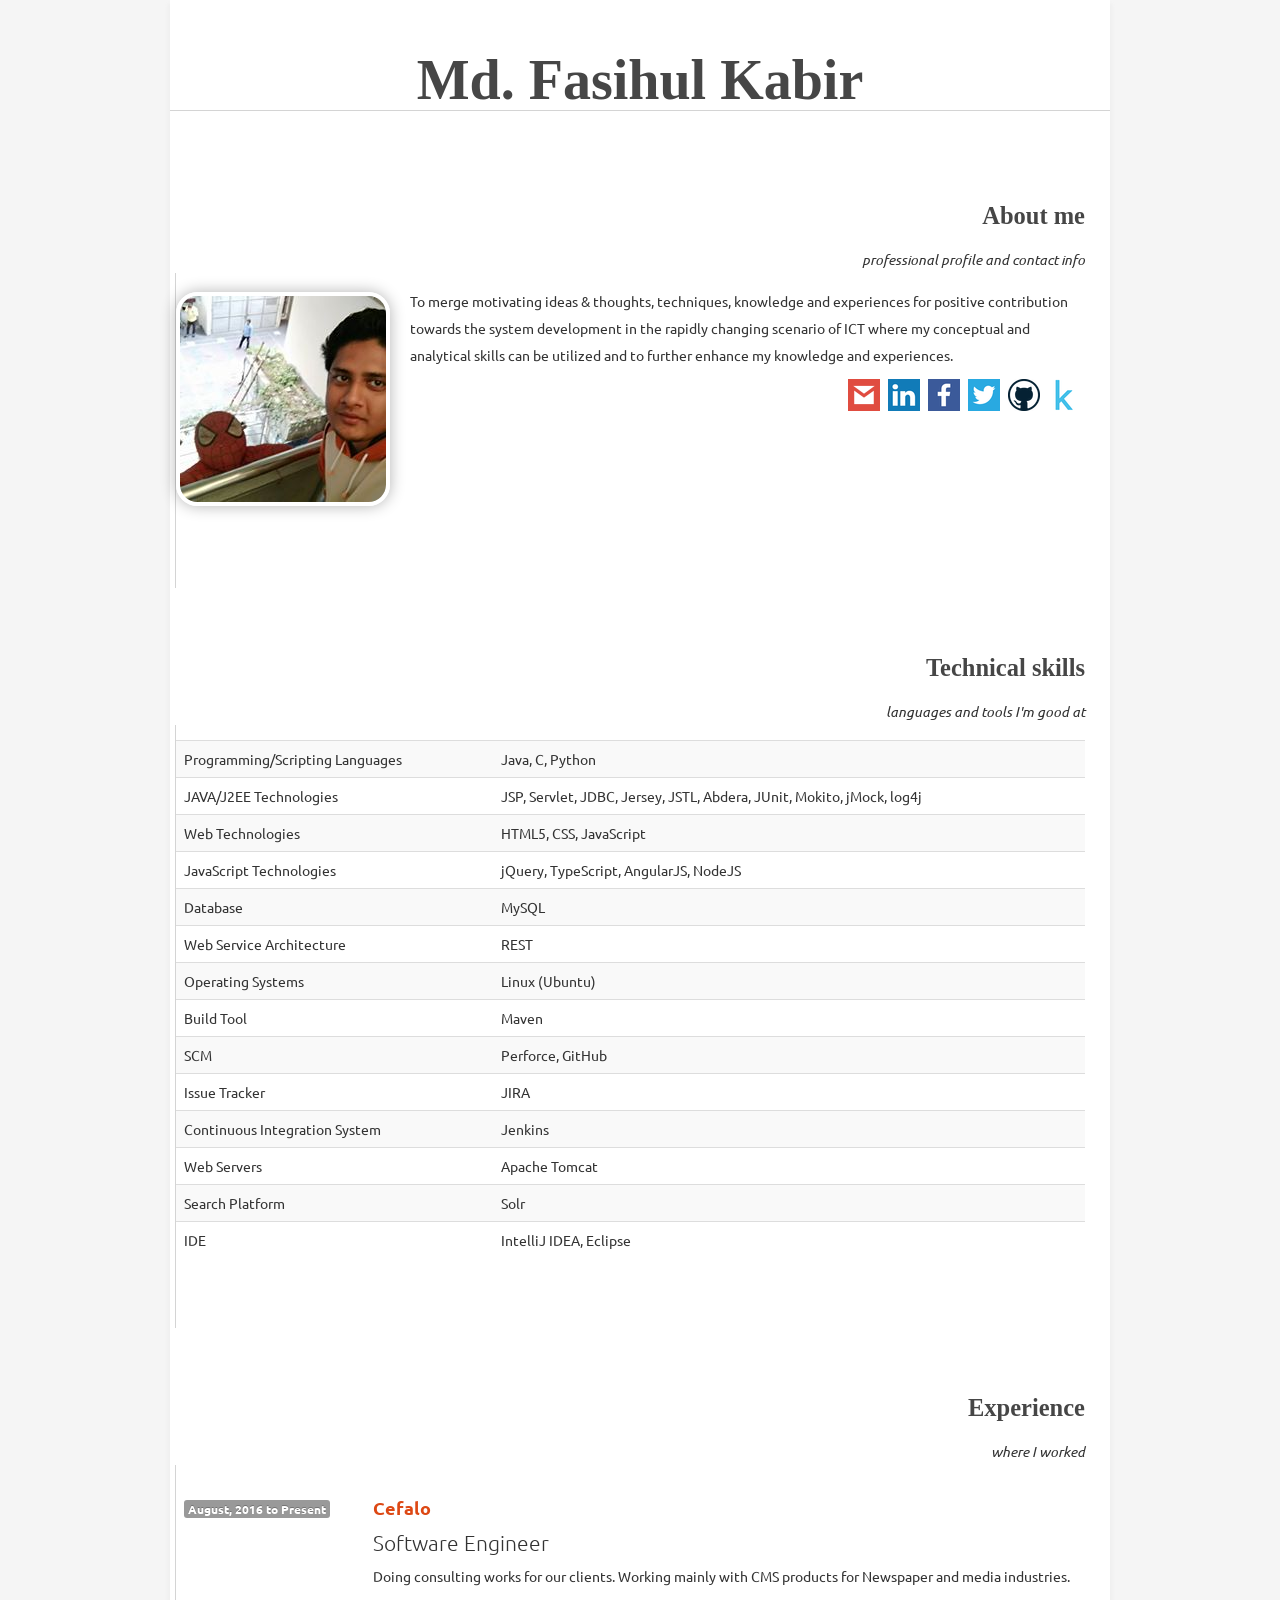
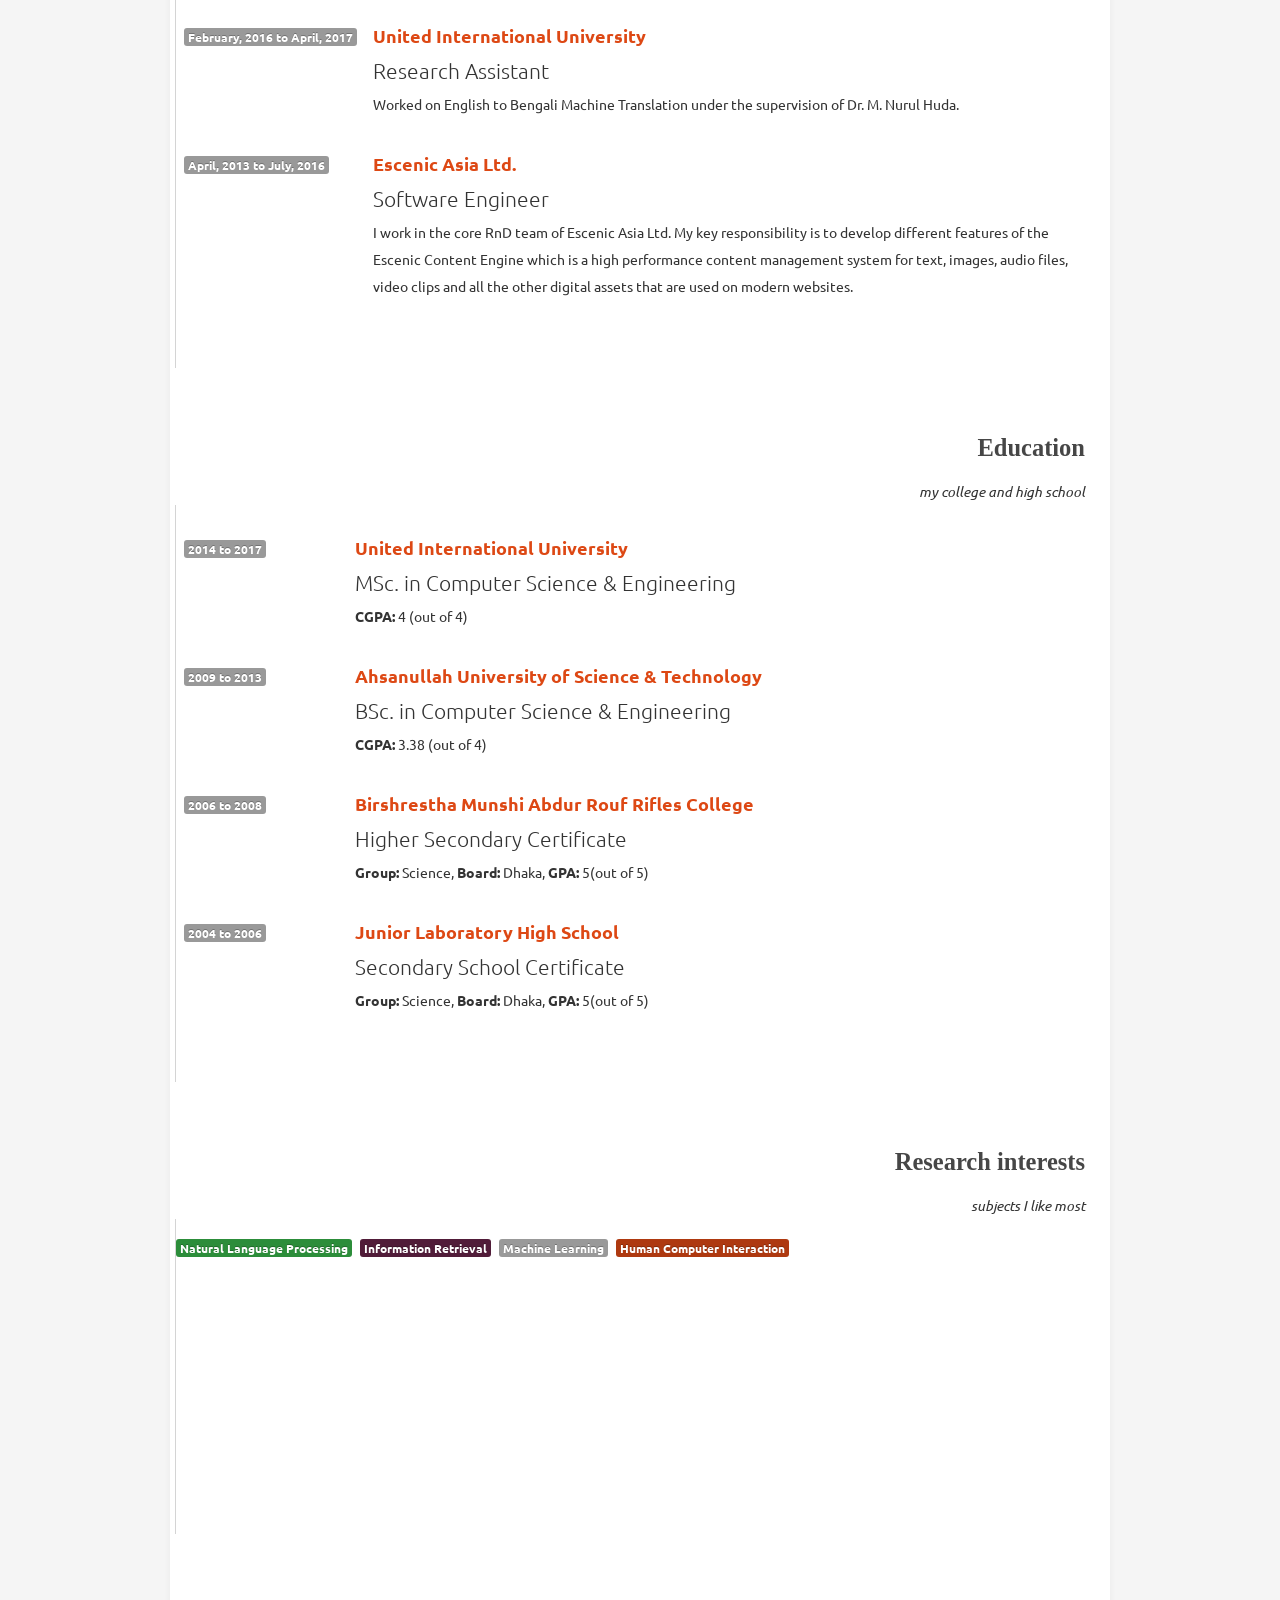
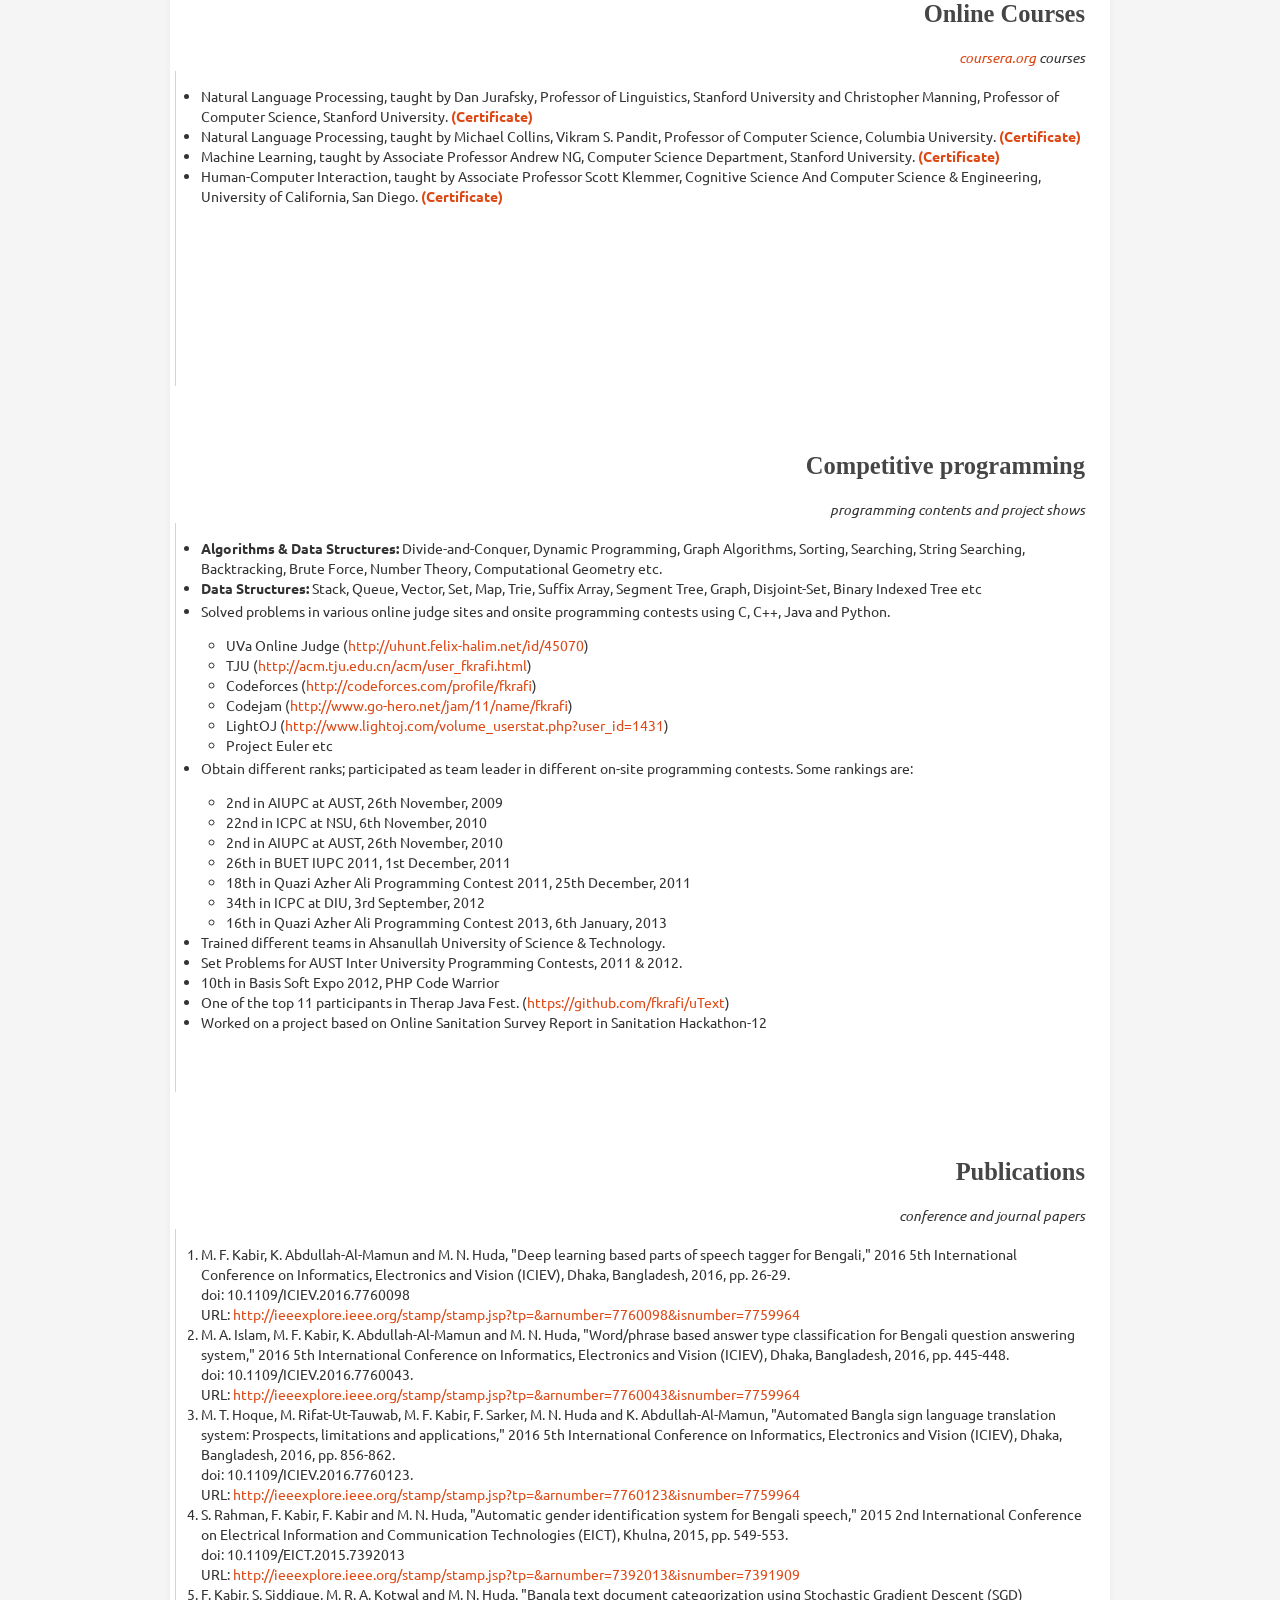
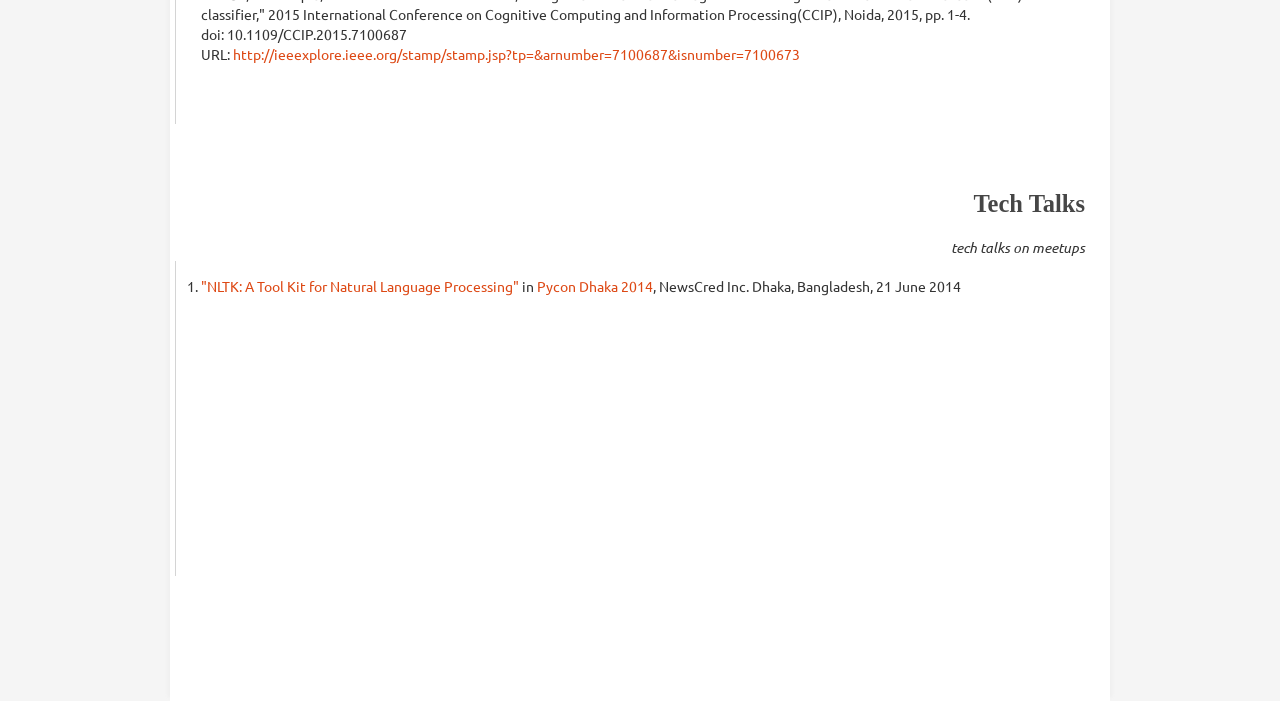
==== index.html @ 22bf46a1 "updated work" ====
<!DOCTYPE html>
<html>
<head>
	<meta name="google-site-verification" content="D4QNMV8iC3sr-TrA5oSspWKPVCv_BISjouBw3sajzig" />
	<meta name="viewport" content="width=device-width, initial-scale=1.0">
	<title>Md. Fasihul Kabir :: Rafi</title>

	<script type="text/javascript" src="js/jquery-2.1.4.min.js"></script>
	<script type="text/javascript" src="js/bootstrap.min.js"></script>

	<link rel="stylesheet" type="text/css" href="css/bootstrap.min.css">
	<link rel="stylesheet" type="text/css" href="css/bootstrap-theme.min.css">

<style type="text/css">
body{background-color: #f5f5f5; line-height: 27px;}

.border-shadow{background-color: #fff; box-shadow: 6px 0 4px -4px #eee, -6px 0 4px -4px #eee; -moz-box-shadow: 6px 0 4px -4px #eee, -6px 0 4px -4px #eee; -webkit-box-shadow: 6px 0 4px -4px #eee, -6px 0 4px -4px #eee; padding: 50px 0;}
.border-bottom{ border-bottom: 1px solid #d4d4d4; }
.border-left{ border-left: 1px solid #d4d4d4; }
.circle{ border: 4px solid white; border-radius: 10%; box-shadow: 0 0 15px rgba(3, 3, 3, 0.3); display: inline; float: left; margin-right: 20px; margin-top: 4px; overflow: hidden; position: relative; width: 206px; height: 206px; }
.lead-with-less-margin{margin-bottom: 5px;}
table.table-borderless td, .table.table-borderless th { border: 0 !important; }
.table.table-borderless {margin-bottom: 0px; }
.headline{color: #464646; font-family: serif;}

p{line-height: 27px;}
header{border-bottom: 1px solid #444; padding: 15px 0;}
#logoline{ text-align: center; }
#logoline h1 { color: #464646; font-size: 42pt; font-weight: bold; font-family: serif; }

#page{padding: 25px;}
section{margin: 50px 0;}
article{padding: 15px 0 50px 0; min-height: 250px;}

.inline-nav{padding: 0; margin: 0; display: block;}
.inline-nav li{padding: 0; margin: 0 5px 5px 0; list-style: none; display: inline-block;}
.inline-nav li a{border: none;}
</style>
</head>
<body>

<div class="container border-shadow">
	<div id="logoline" class="border-bottom">
		<h1>Md. Fasihul Kabir</h1>
	</div>
	<div id="page">
		<section class="row">
			<aside class="col-md-4">
				<div class="text-right">
					<h3 class="headline">About me</h3>
					<em>professional profile and contact info</em>
				</div>
			</aside>
			<article class="col-md-8 border-left">
				<div class="col-md-7">
					<span class="circle">
						<img alt="fasihul-kabir-image" src="gfx/profile-image.jpg">
					</span>
					<p>To merge motivating ideas &amp; thoughts, techniques, knowledge and experiences for positive contribution towards the system development in the rapidly changing scenario of ICT where my conceptual and analytical skills can be utilized and to further enhance my knowledge and experiences.</p>
				</div>
				<div class="col-md-5 text-right">
					<ul class="inline-nav">
						<li><a href="mailto:aboutrafi@gmail.com" target="_blank" title="gmail"><img src="gfx/gmail.png"></a></li>
						<li><a href="https://bd.linkedin.com/in/fkrafi" target="_blank" title="LinkedIn"><img src="gfx/linkedin.png"></a></li>
						<li><a href="https://www.facebook.com/fkrafi" target="_blank" title="facebook"><img src="gfx/fb.png"></a></li>
						<li><a href="https://twitter.com/fkrafi" target="_blank" title="twitter"><img src="gfx/twitter.png"></a></li>
						<li><a href="http://github.com/fkrafi" target="_blank"><img src="gfx/github.png"></a></li>
						<li><a href="http://www.kaggle.com/users/182432/fasihul-kabir" target="_blank"><img src="gfx/kaggle.png"></a></li>
					</ul>
				</div>
			</article>
		</section>

		<section class="row">
			<aside class="col-md-4 text-right">
				<h3 class="headline">Technical skills</h3>
				<em>languages and tools I'm good at</em>
			</aside>
			<article class="col-md-8 border-left">
				<table class="table table-responsive table-striped table-hover">
					<tbody>
						<tr><td>Programming/Scripting Languages</td><td>Java, C, Python</td></tr>
						<tr><td>JAVA/J2EE Technologies</td><td>JSP, Servlet, JDBC, Jersey, JSTL, Abdera, JUnit, Mokito, jMock, log4j</td></tr>
						<tr><td>Web Technologies</td><td>HTML5, CSS, JavaScript</td></tr>
						<tr><td>JavaScript Technologies</td><td>jQuery, TypeScript, AngularJS, NodeJS</td></tr>
						<tr><td>Database</td><td>MySQL</td></tr>
						<tr><td>Web Service Architecture</td><td>REST</td></tr>
						<tr><td>Operating Systems</td><td>Linux (Ubuntu)</td></tr>
						<tr><td>Build Tool</td><td>Maven</td></tr>
						<tr><td>SCM</td><td>Perforce, GitHub</td></tr>
						<tr><td>Issue Tracker</td><td>JIRA</td></tr>
						<tr><td>Continuous Integration System</td><td>Jenkins</td></tr>
						<tr><td>Web Servers</td><td>Apache Tomcat</td></tr>
						<tr><td>Search Platform</td><td>Solr</td></tr>
						<tr><td>IDE</td><td>IntelliJ IDEA, Eclipse</td></tr>
					</tbody>
				</table>
			</article>
		</section>

		<section class="row">
			<aside class="col-md-4 text-right">
				<h3 class="headline">Experience</h3>
				<em>where I worked</em>
			</aside>
			<article class="col-md-8 border-left">
				<table class="table table-responsive table-borderless">
					<tbody>
						<tr>
							<td class="text-right"><h5><span class="label label-primary">August, 2016 to Present</span></h5></td>
							<td>
								<h4><a href="http://cefalo.com/" target="_blank">Cefalo</a></h4>
								<p class="lead lead-with-less-margin">Software Engineer</p>
								<p>Doing consulting works for our clients. Working mainly with CMS products for Newspaper and media industries.</p>
							</td>
						</tr>
						<tr>
							<td class="text-right"><h5><span class="label label-primary">February, 2016 to April, 2017</span></h5></td>
							<td>
								<h4><a href="http://www.uiu.ac.bd/" target="_blank">United International University</a></h4>
								<p class="lead lead-with-less-margin">Research Assistant</p>
								<p>Worked on English to Bengali Machine Translation under the supervision of Dr. M. Nurul Huda.</p>
							</td>
						</tr>
						<tr>
							<td class="text-right"><h5><span class="label label-default">April, 2013 to July, 2016</span></h5></td>
							<td>
								<h4><a href="http://www.escenic.com/" target="_blank">Escenic Asia Ltd.</a></h4>
								<p class="lead lead-with-less-margin">Software Engineer</p>
								<p>I work in the core RnD team of Escenic Asia Ltd. My key responsibility is to develop different features of the Escenic Content Engine which is a high performance content management system for text, images, audio files, video clips and all the other digital assets that are used on modern websites.</p>
							</td>
						</tr>
					</tbody>
				</table>
			</article>
		</section>

		<section class="row">
			<aside class="col-md-4 text-right">
				<h3 class="headline">Education</h3>
				<em>my college and high school</em>
			</aside>
			<article class="col-md-8 border-left">
				<table class="table table-responsive table-borderless">
					<tbody>
						<tr>
							<td class="text-right"><h5><span class="label label-default">2014 to 2017</span></h5></td>
							<td>
								<h4><a href="http://www.uiu.ac.bd/" target="_blank">United International University</a></h4>
								<p class="lead lead-with-less-margin">MSc. in Computer Science &amp; Engineering</p>
								<p><strong>CGPA: </strong>4 (out of 4)</p>
							</td>
							
						</tr>
						<tr>
							<td class="text-right"><h5><span class="label label-default">2009 to 2013</span></h5></td>
							<td>
								<h4><a href="http://www.aust.edu/" target="_blank">Ahsanullah University of Science &amp; Technology</a></h4>
								<p class="lead lead-with-less-margin">BSc. in Computer Science &amp; Engineering</p>
								<p><strong>CGPA: </strong>3.38 (out of 4)</p>
							</td>
						</tr>
						<tr>
							<td class="text-right"><h5><span class="label label-default">2006 to 2008</span></h5></td>
							<td>
								<h4><a href="http://www.abdurroufcollege.ac.bd/" target="_blank">Birshrestha Munshi Abdur Rouf Rifles College</a></h4>
								<p class="lead lead-with-less-margin">Higher Secondary Certificate</p>
								<p><strong>Group: </strong> Science, <strong>Board:</strong> Dhaka, <strong>GPA:</strong> 5(out of 5)</p>
							</td>
						</tr>
						<tr>
							<td class="text-right"><h5><span class="label label-default">2004 to 2006</span></h5></td>
							<td>
								<h4><a href="http://jlhsbd.com/" target="_blank">Junior Laboratory High School</a></h4>
								<p class="lead lead-with-less-margin">Secondary School Certificate</p>
								<p><strong>Group:</strong> Science, <strong>Board:</strong> Dhaka, <strong>GPA:</strong> 5(out of 5)</p>
							</td>
						</tr>
					</tbody>
				</table>
			</article>
		</section>

		<section class="row">
			<aside class="col-md-4 text-right">
				<h3 class="headline">Research interests</h3>
				<em>subjects I like most</em>
			</aside>
			<article class="col-md-8 border-left">
				<ul class="inline-nav">
					<li><a href="https://en.wikipedia.org/wiki/Natural_language_processing" target="_blank" class="label label-success">Natural Language Processing</a></li>
					<li><a href="https://en.wikipedia.org/wiki/Information_retrieval" target="_blank" class="label label-info">Information Retrieval</a></li>
					<li><a href="https://en.wikipedia.org/wiki/Machine_learning" target="_blank" class="label label-danger">Machine Learning</a></li>
					<li><a href="https://en.wikipedia.org/wiki/Human%E2%80%93computer_interaction" target="_blank" class="label label-warning">Human Computer Interaction</a></li>
				</ul>
			</article>
		</section>

		<section class="row">
			<aside class="col-md-4 text-right">
				<h3 class="headline">Online Courses</h3>
				<em><a href="http://coursera.org">coursera.org</a> courses</em>
			</aside>
			<article class="col-md-8 border-left">
				<ul>
					<li>Natural Language Processing, taught by Dan Jurafsky, Professor of Linguistics, Stanford University and Christopher Manning, Professor of Computer Science, Stanford University. <a href="certificates/nlp_stanford.pdf" target="_blank" class="text-danger"><strong>(Certificate)</strong></a></li>
					<li>Natural Language Processing, taught by Michael Collins, Vikram S. Pandit, Professor of Computer Science, Columbia University. <a href="certificates/nlangp.pdf" target="_blank" class="text-danger"><strong>(Certificate)</strong></a></li>
					<li>Machine Learning, taught by Associate Professor Andrew NG, Computer Science Department, Stanford University. <a href="certificates/ml.pdf" target="_blank" class="text-danger"><strong>(Certificate)</strong></a></li>
					<li>Human-Computer Interaction, taught by Associate Professor Scott Klemmer, Cognitive Science And Computer Science &amp; Engineering, University of California, San Diego. <a href="certificates/hci.pdf" target="_blank" class="text-danger"><strong>(Certificate)</strong></a></li>
				</ul>
			</article>
		</section>

		<section class="row">
			<aside class="col-md-4 text-right">
				<h3 class="headline">Competitive programming</h3>
				<em>programming contents and project shows</em>
			</aside>
			<article class="col-md-8 border-left">
				<ul>
					<li><strong>Algorithms &amp; Data Structures:</strong> Divide-and-Conquer, Dynamic Programming, Graph Algorithms, Sorting, Searching, String Searching, Backtracking, Brute Force, Number Theory, Computational Geometry etc.</li>
					<li><strong>Data Structures:</strong> Stack, Queue, Vector, Set, Map, Trie, Suffix Array, Segment Tree, Graph, Disjoint-Set, Binary Indexed Tree  etc</li>
					<li>
						<p>Solved problems in various online judge sites and onsite programming contests using C, C++, Java and Python.</p>
						<ul>
							<li>UVa Online Judge (<a href="http://uhunt.felix-halim.net/id/45070" target="_blank">http://uhunt.felix-halim.net/id/45070</a>)</li>
							<li>TJU (<a href="http://acm.tju.edu.cn/acm/user_fkrafi.html" target="_blank">http://acm.tju.edu.cn/acm/user_fkrafi.html</a>)</li>
							<li>Codeforces (<a href="http://codeforces.com/profile/fkrafi" target="_blank">http://codeforces.com/profile/fkrafi</a>) </li>
							<li>Codejam (<a href="http://www.go-hero.net/jam/11/name/fkrafi" target="_blank">http://www.go-hero.net/jam/11/name/fkrafi</a>)</li>
							<li>LightOJ (<a href="http://www.lightoj.com/volume_userstat.php?user_id=1431" target="_blank">http://www.lightoj.com/volume_userstat.php?user_id=1431</a>)</li>
							<li>Project Euler etc</li>
						</ul>
					</li>
					<li>
						<p>Obtain different ranks; participated as team leader in different on-site programming contests. Some rankings are:</p>
						<ul>
							<li>2nd in AIUPC at AUST, 26th November, 2009</li>
							<li>22nd in ICPC at NSU, 6th November, 2010</li>
							<li>2nd in AIUPC at AUST, 26th November, 2010</li>
							<li>26th in BUET IUPC 2011, 1st December, 2011</li>
							<li>18th in Quazi Azher Ali Programming Contest 2011, 25th December, 2011</li>
							<li>34th in ICPC at DIU, 3rd September, 2012</li>
							<li>16th in Quazi Azher Ali Programming Contest 2013, 6th January, 2013</li>
						</ul>
					</li>
					<li>Trained different teams in Ahsanullah University of Science &amp; Technology. </li>
					<li>Set Problems for AUST Inter University Programming Contests, 2011 &amp; 2012.</li>
					<li>10th in Basis Soft Expo 2012, PHP Code Warrior</li>
					<li>One of the top 11 participants in Therap Java Fest. (<a href="https://github.com/fkrafi/uText">https://github.com/fkrafi/uText</a>)</li>
					<li>Worked on a project based on Online Sanitation Survey Report in Sanitation Hackathon-12</li>
				</ul>
			</article>
		</section>

		<section class="row">
			<aside class="col-md-4">
				<div class="text-right">
					<h3 class="headline">Publications</h3>
					<em>conference and journal papers</em>
				</div>
			</aside>
			<article class="col-md-8 border-left">
				<ol>
					<li>
						M. F. Kabir, K. Abdullah-Al-Mamun and M. N. Huda, "Deep learning based parts of speech tagger for Bengali," 2016 5th International Conference on Informatics, Electronics and Vision (ICIEV), Dhaka, Bangladesh, 2016, pp. 26-29. <br>
						doi: 10.1109/ICIEV.2016.7760098 <br>
						URL: <a href="http://ieeexplore.ieee.org/stamp/stamp.jsp?tp=&arnumber=7760098&isnumber=7759964">http://ieeexplore.ieee.org/stamp/stamp.jsp?tp=&arnumber=7760098&isnumber=7759964</a>
					</li>
					<li>
						M. A. Islam, M. F. Kabir, K. Abdullah-Al-Mamun and M. N. Huda, "Word/phrase based answer type classification for Bengali question answering system," 2016 5th International Conference on Informatics, Electronics and Vision (ICIEV), Dhaka, Bangladesh, 2016, pp. 445-448. <br>
						doi: 10.1109/ICIEV.2016.7760043. <br>
						URL: <a href="http://ieeexplore.ieee.org/stamp/stamp.jsp?tp=&arnumber=7760043&isnumber=7759964">http://ieeexplore.ieee.org/stamp/stamp.jsp?tp=&arnumber=7760043&isnumber=7759964</a>
					</li>
					<li>
						M. T. Hoque, M. Rifat-Ut-Tauwab, M. F. Kabir, F. Sarker, M. N. Huda and K. Abdullah-Al-Mamun, "Automated Bangla sign language translation system: Prospects, limitations and applications," 2016 5th International Conference on Informatics, Electronics and Vision (ICIEV), Dhaka, Bangladesh, 2016, pp. 856-862. <br> 
						doi: 10.1109/ICIEV.2016.7760123. <br>
						URL: <a href="http://ieeexplore.ieee.org/stamp/stamp.jsp?tp=&arnumber=7760123&isnumber=7759964">http://ieeexplore.ieee.org/stamp/stamp.jsp?tp=&arnumber=7760123&isnumber=7759964</a>
					</li>
					<li>
						S. Rahman, F. Kabir, F. Kabir and M. N. Huda, "Automatic gender identification system for Bengali speech," 2015 2nd International Conference on Electrical Information and Communication Technologies (EICT), Khulna, 2015, pp. 549-553. <br>
						doi: 10.1109/EICT.2015.7392013 <br>
						URL: <a href="http://ieeexplore.ieee.org/stamp/stamp.jsp?tp=&arnumber=7392013&isnumber=7391909">http://ieeexplore.ieee.org/stamp/stamp.jsp?tp=&arnumber=7392013&isnumber=7391909</a>
					</li>
					<li>
						F. Kabir, S. Siddique, M. R. A. Kotwal and M. N. Huda, "Bangla text document categorization using Stochastic Gradient Descent (SGD) classifier," 2015 International Conference on Cognitive Computing and Information Processing(CCIP), Noida, 2015, pp. 1-4. <br>
						doi: 10.1109/CCIP.2015.7100687 <br>
						URL: <a href="http://ieeexplore.ieee.org/stamp/stamp.jsp?tp=&arnumber=7100687&isnumber=7100673">http://ieeexplore.ieee.org/stamp/stamp.jsp?tp=&arnumber=7100687&isnumber=7100673</a>
					</li>
				</ol>
			</article>
		</section>

		<section class="row">
			<aside class="col-md-4">
				<div class="text-right">
					<h3 class="headline">Tech Talks</h3>
					<em>tech talks on meetups</em>
				</div>
			</aside>
			<article class="col-md-8 border-left">
				<ol>
					<li><a href="http://www.slideshare.net/fkrafi1/nltka-tool-fornlp-pycondhaka2014" target="_blank">"NLTK: A Tool Kit for Natural Language Processing"</a> in <a href="http://dhaka.pycon.org/">Pycon Dhaka 2014</a>, NewsCred Inc. Dhaka, Bangladesh, 21 June 2014</li>
				</ol>
			</article>
		</section>
	</div>
</div>



<script>
  (function(i,s,o,g,r,a,m){i['GoogleAnalyticsObject']=r;i[r]=i[r]||function(){
  (i[r].q=i[r].q||[]).push(arguments)},i[r].l=1*new Date();a=s.createElement(o),
  m=s.getElementsByTagName(o)[0];a.async=1;a.src=g;m.parentNode.insertBefore(a,m)
  })(window,document,'script','https://www.google-analytics.com/analytics.js','ga');

  ga('create', 'UA-82762233-1', 'auto');
  ga('send', 'pageview');

</script>


</body>
</html>
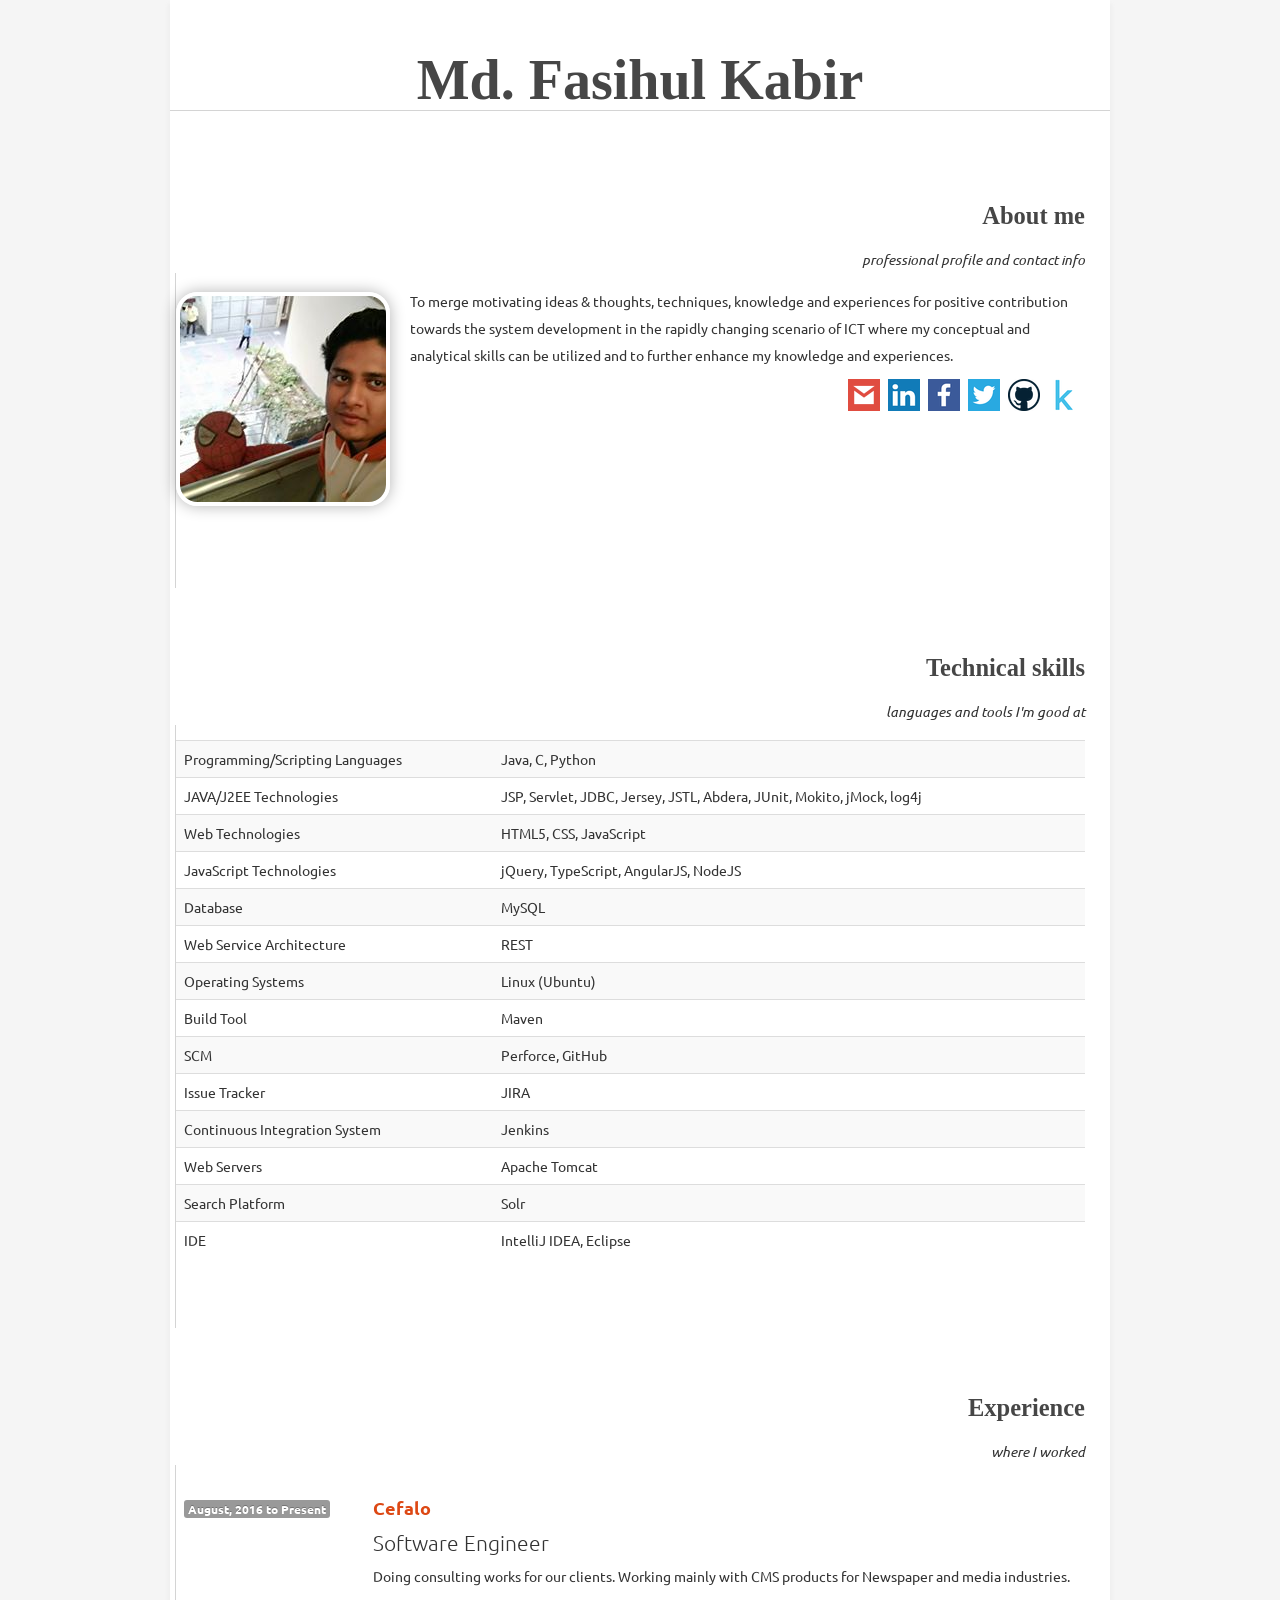
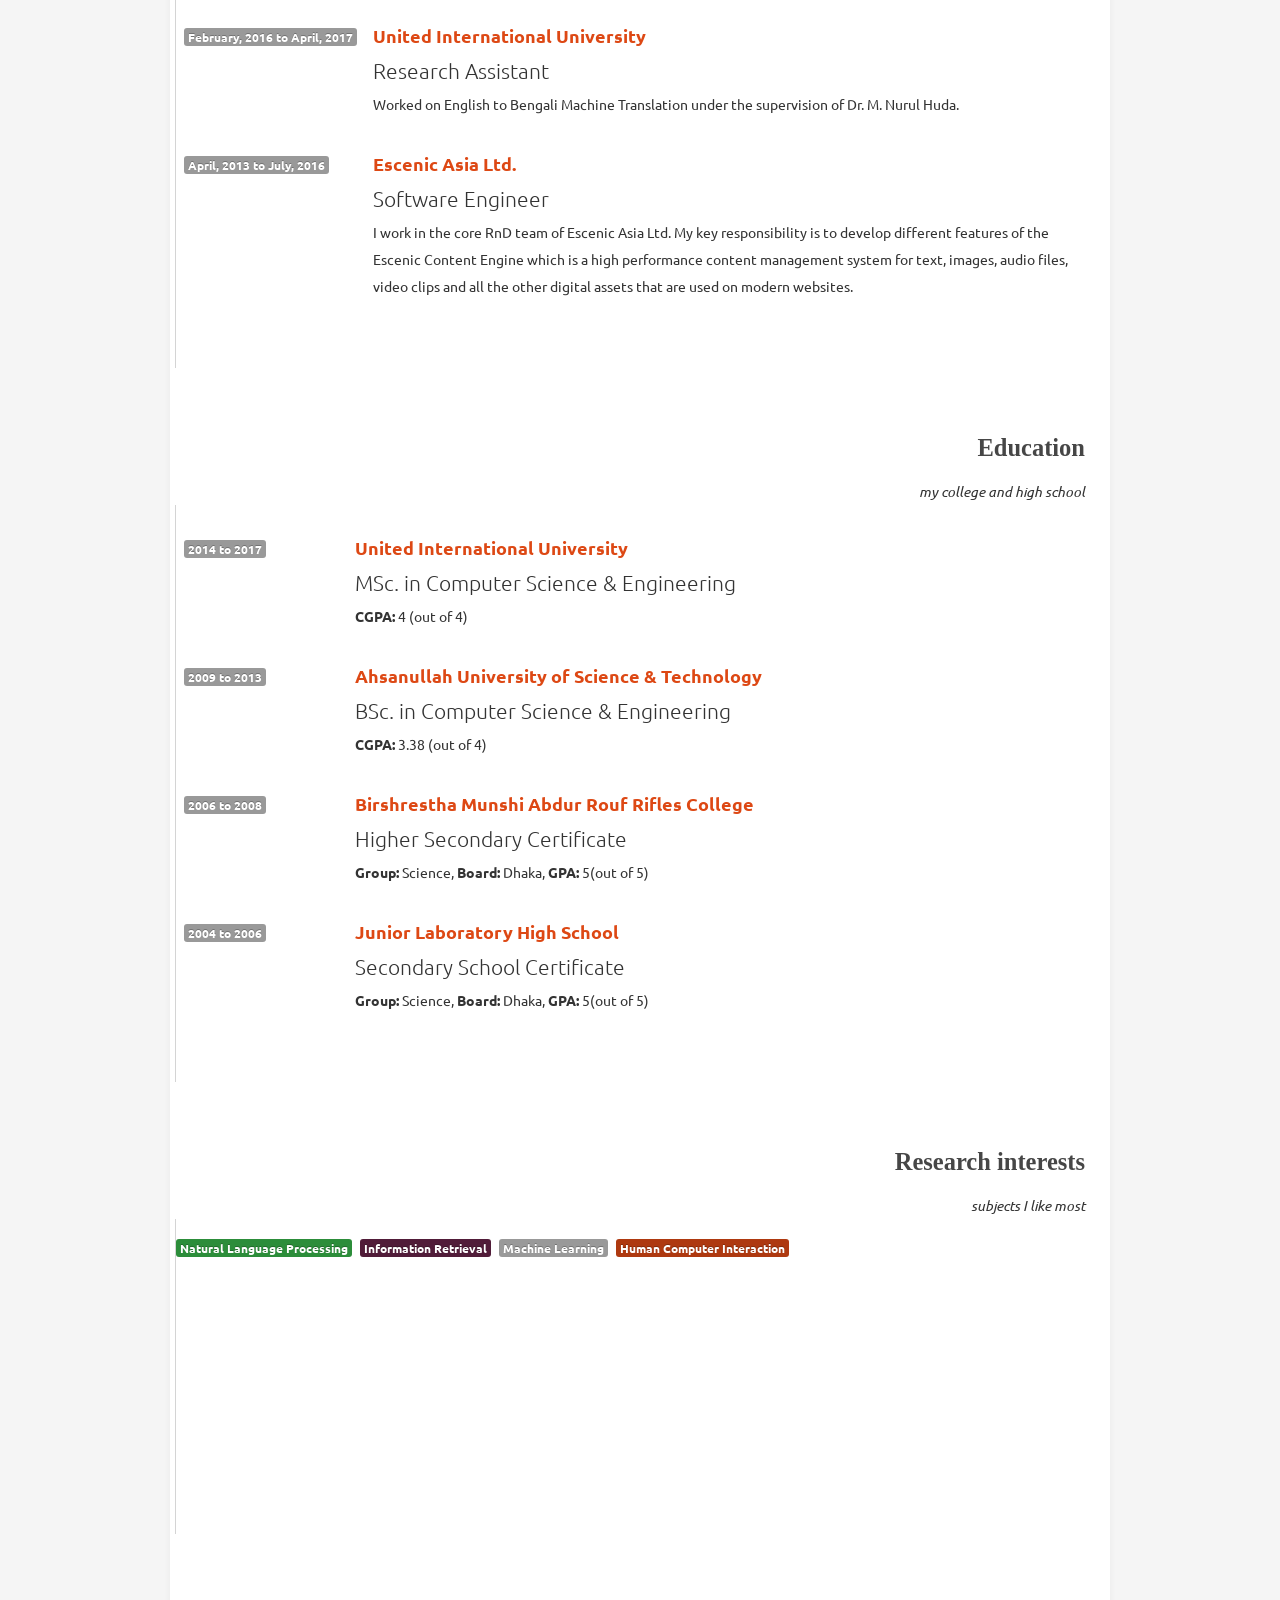
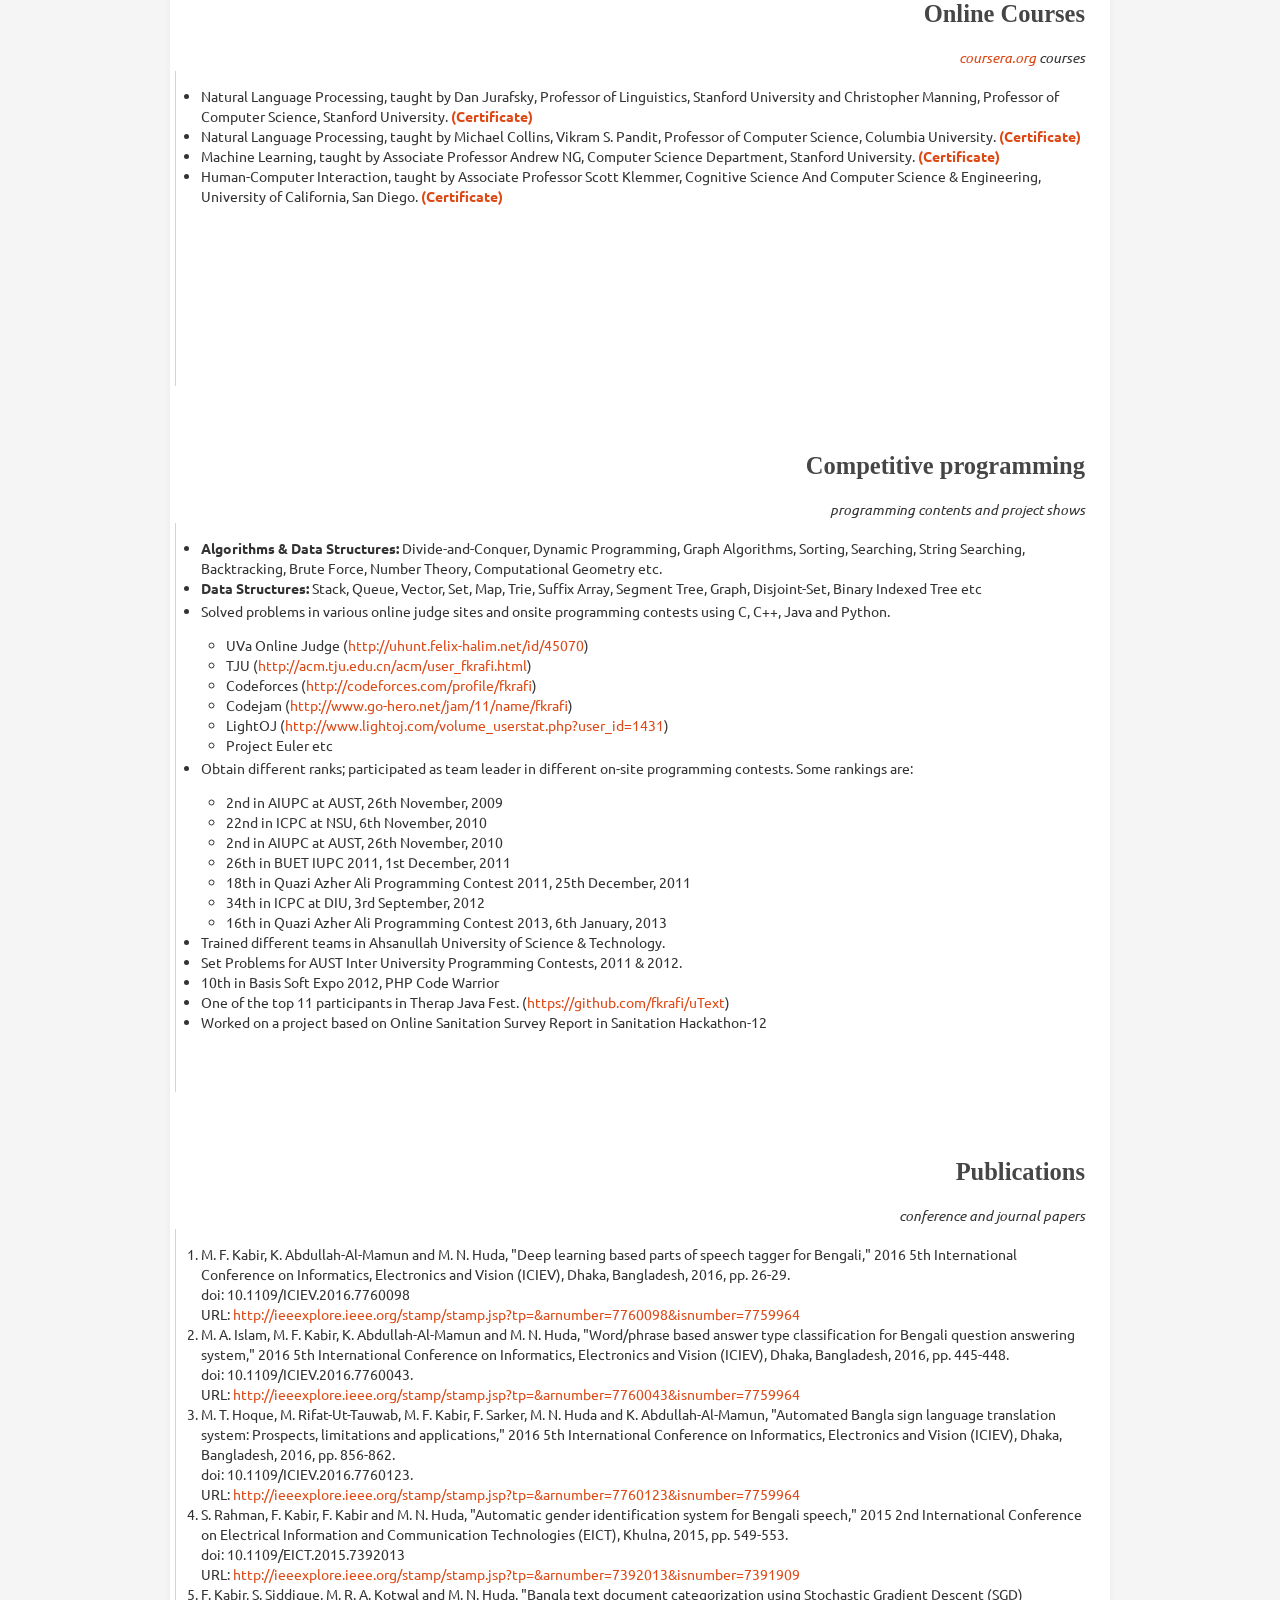
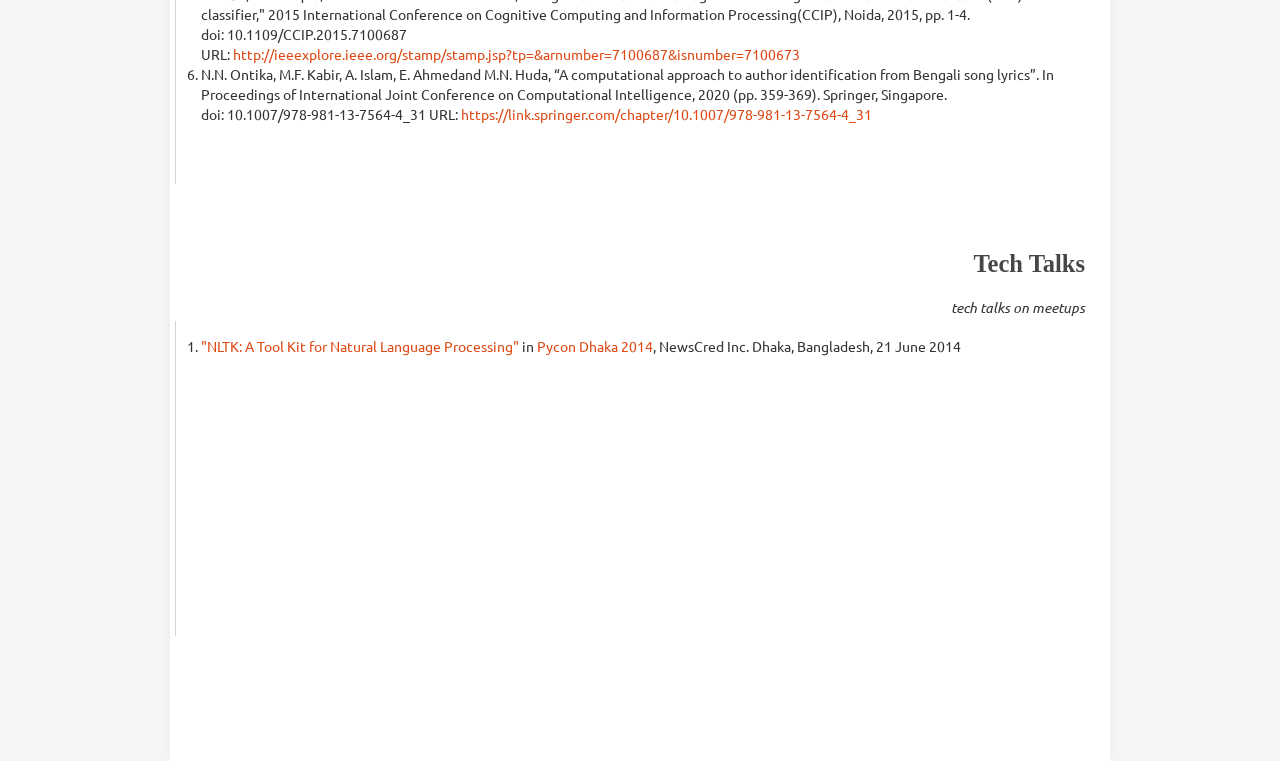
==== commit 0a904e85: "added latest publication" ====
--- a/index.html
+++ b/index.html
@@ -286,6 +286,11 @@
 						doi: 10.1109/CCIP.2015.7100687 <br>
 						URL: <a href="http://ieeexplore.ieee.org/stamp/stamp.jsp?tp=&arnumber=7100687&isnumber=7100673">http://ieeexplore.ieee.org/stamp/stamp.jsp?tp=&arnumber=7100687&isnumber=7100673</a>
 					</li>
+					<li>
+						N.N. Ontika, M.F. Kabir, A. Islam, E. Ahmedand M.N. Huda, “A computational approach to author identification from Bengali song lyrics”. In Proceedings of International Joint Conference on Computational Intelligence, 2020 (pp. 359-369). Springer, Singapore. <br>
+						doi: 10.1007/978-981-13-7564-4_31
+						URL: <a href="https://link.springer.com/chapter/10.1007/978-981-13-7564-4_31">https://link.springer.com/chapter/10.1007/978-981-13-7564-4_31</a> 
+					</li>
 				</ol>
 			</article>
 		</section>
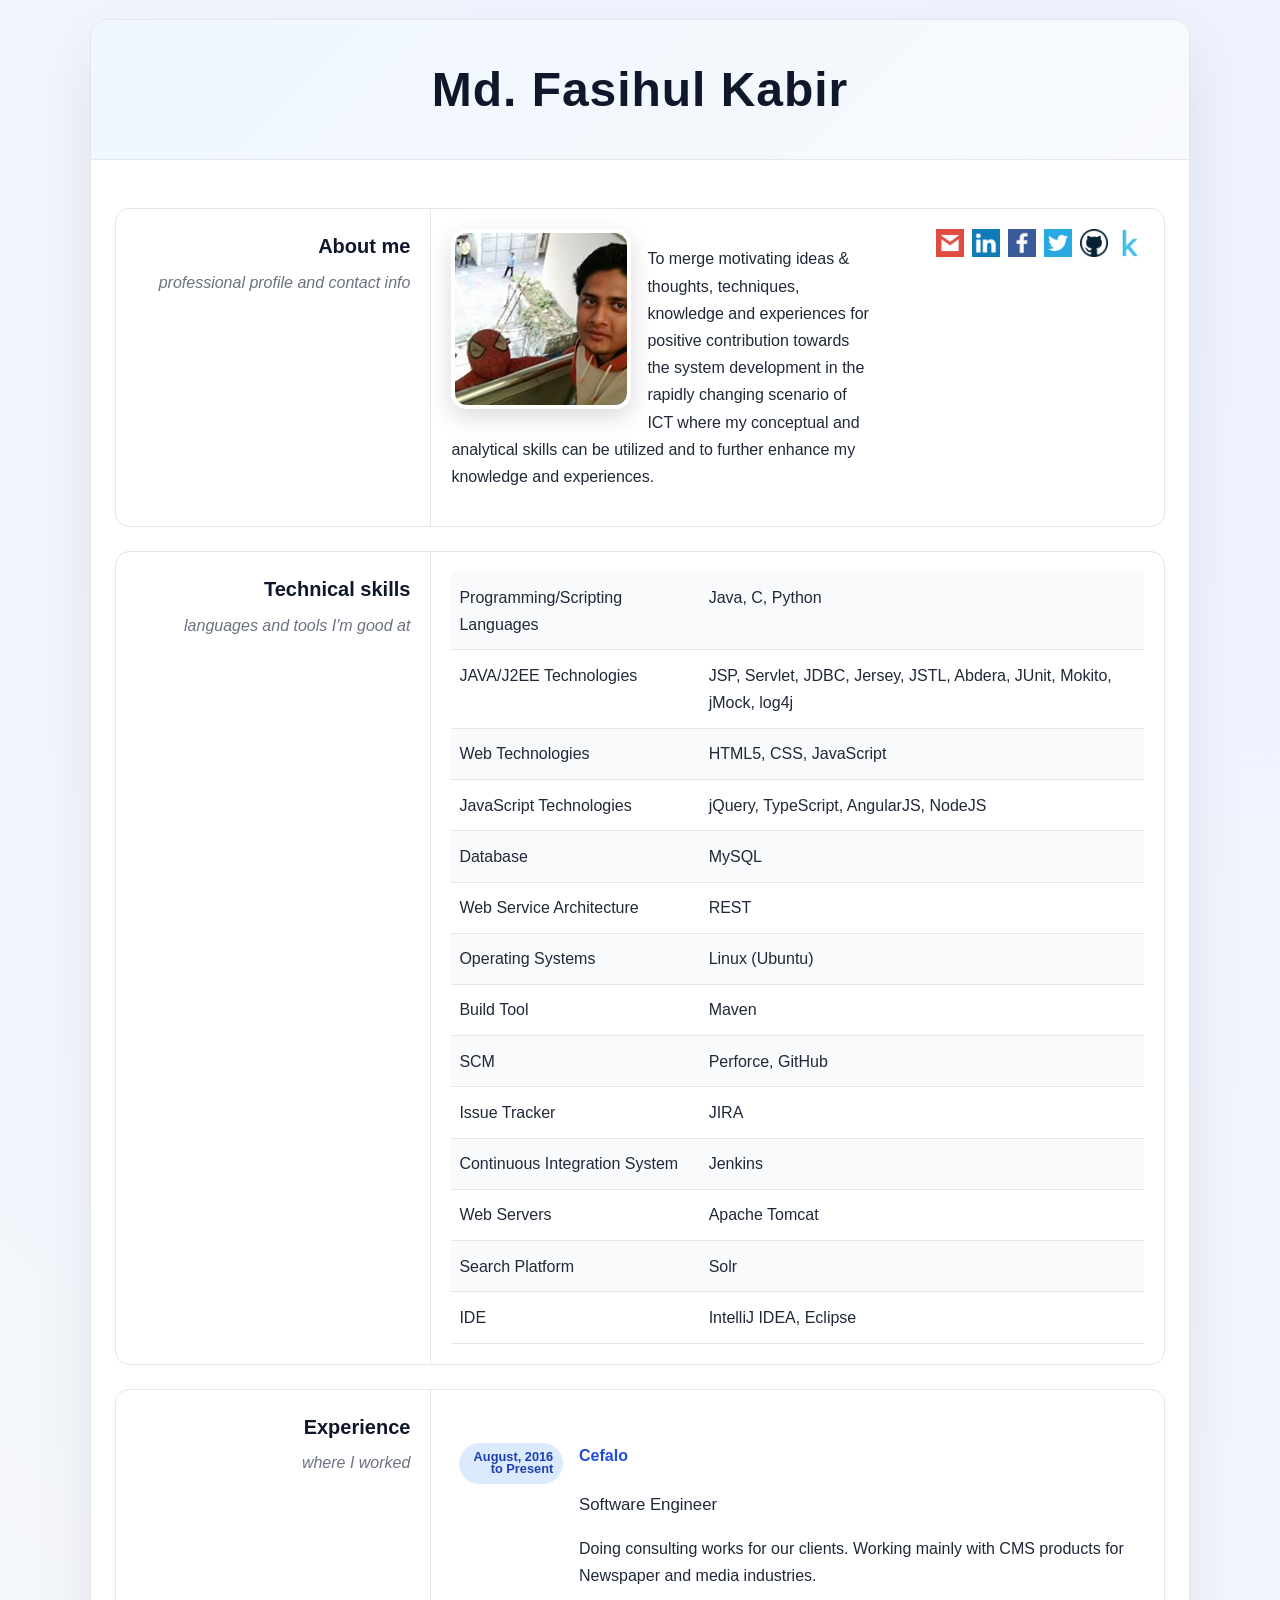
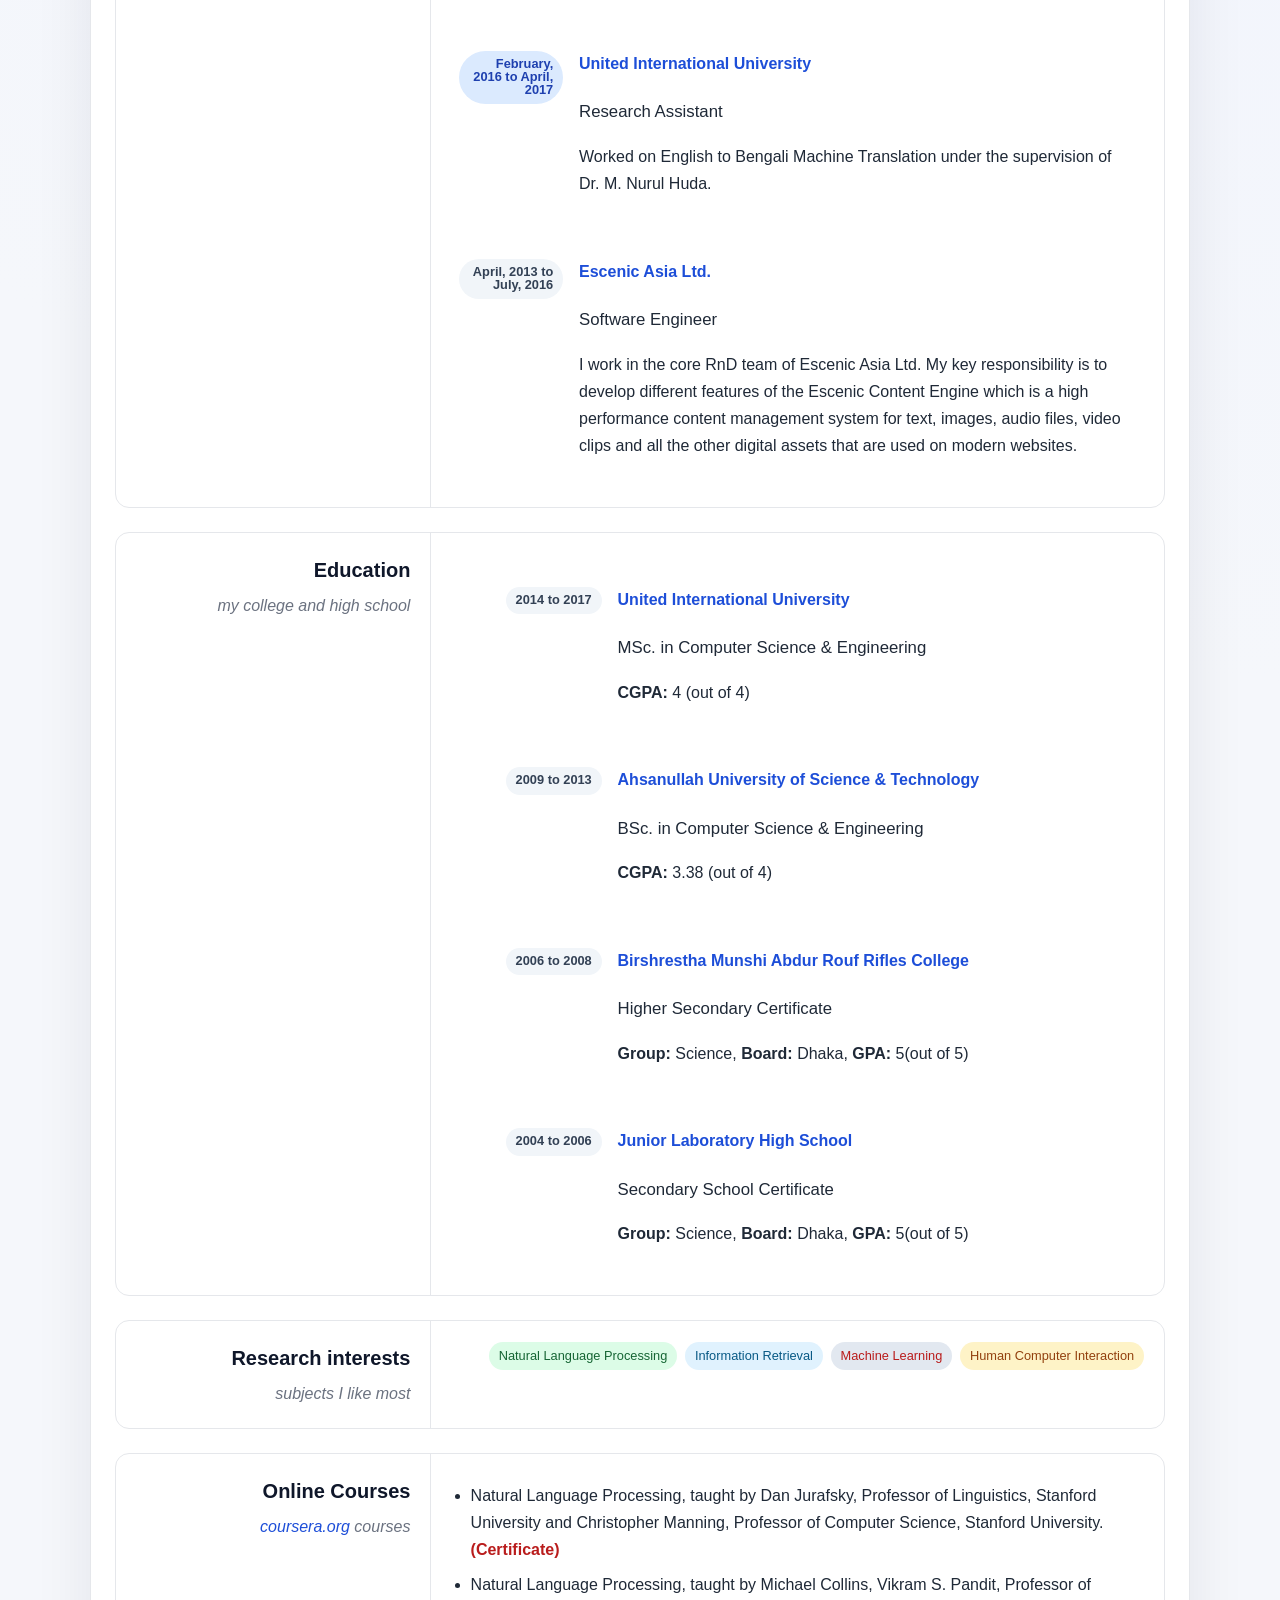
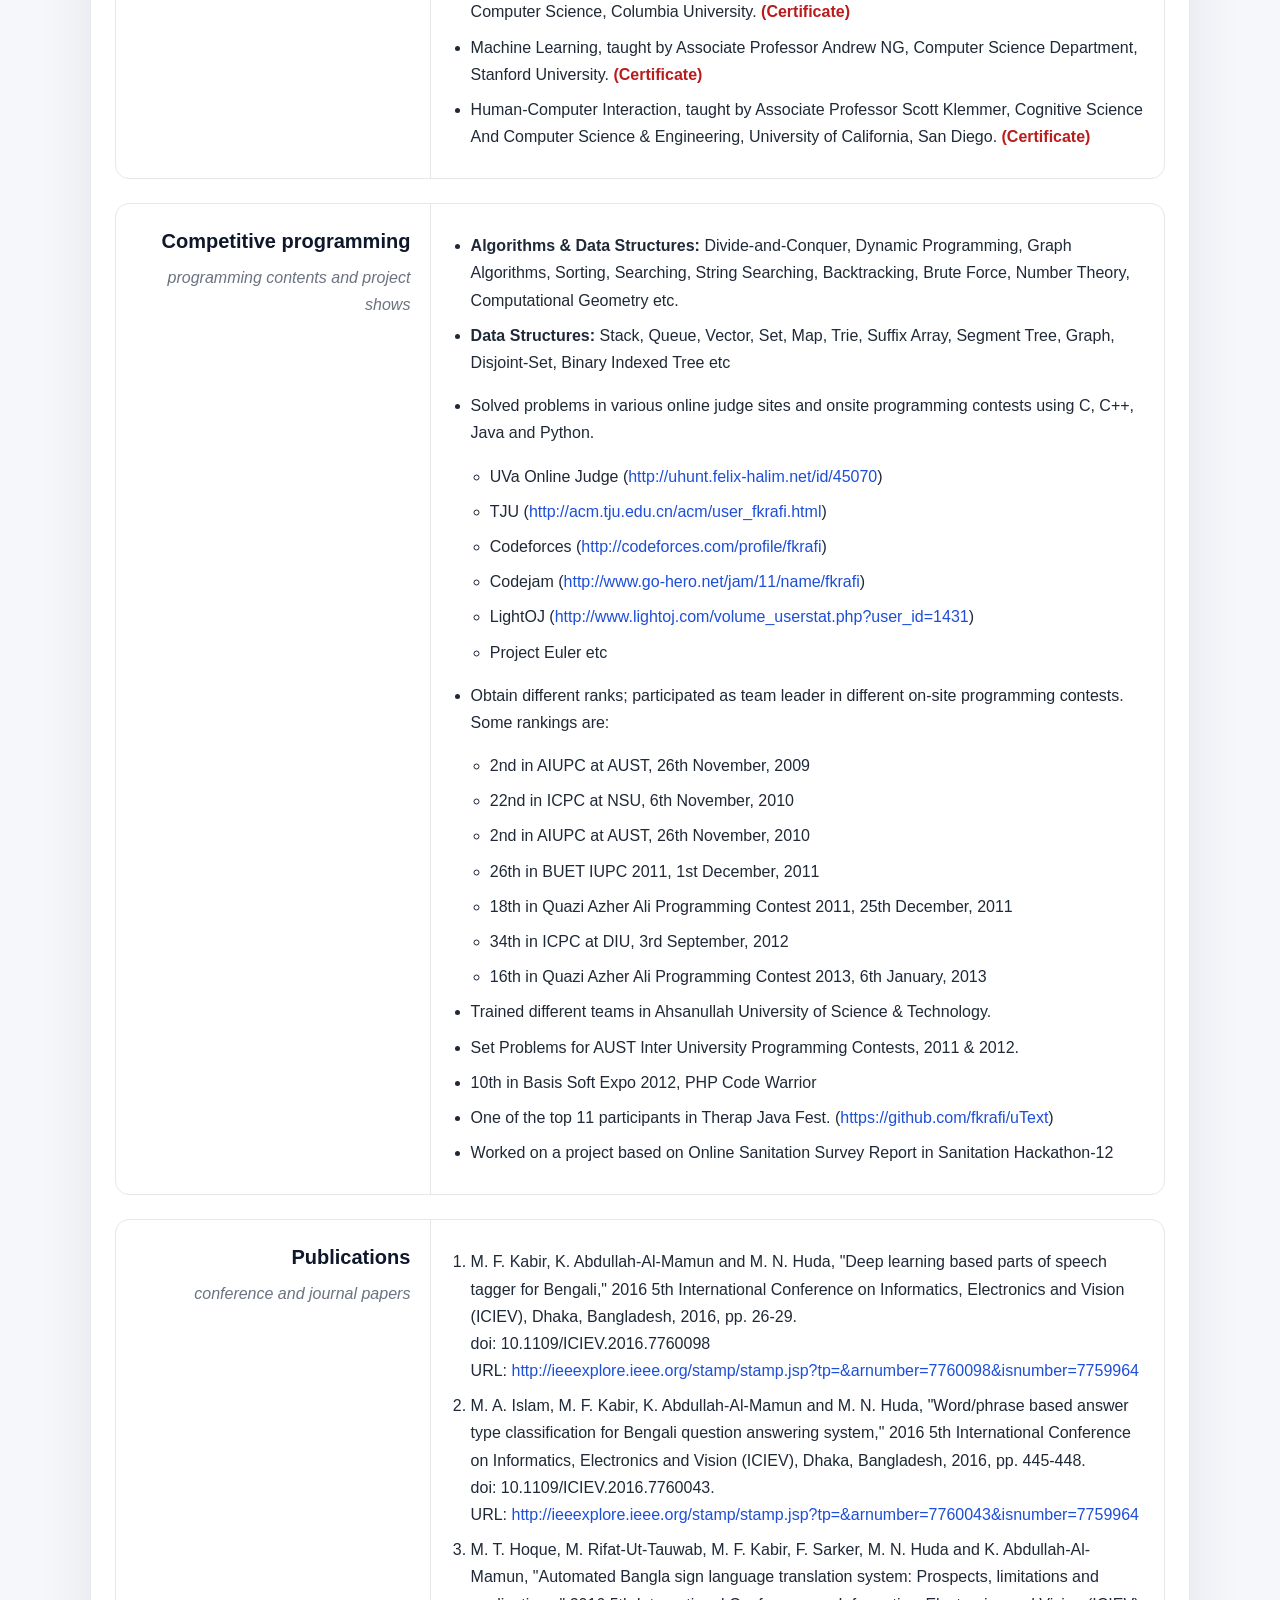
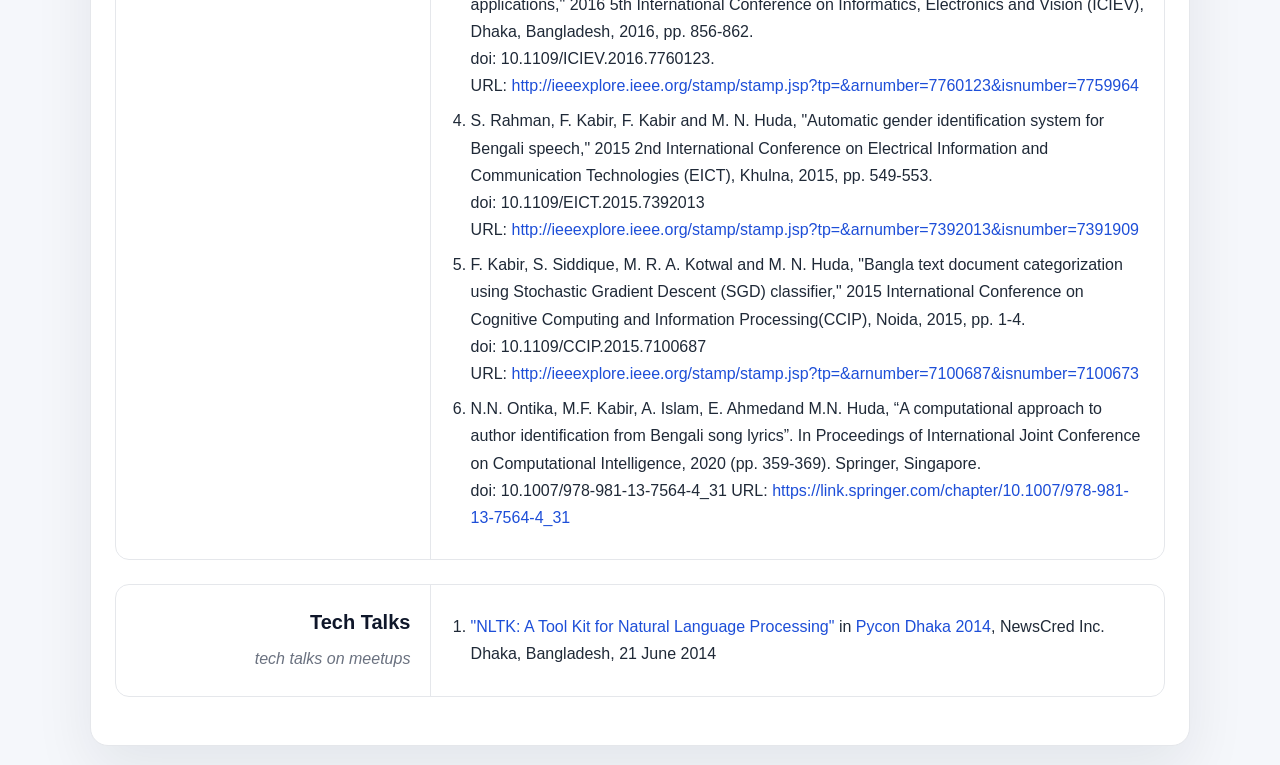
==== commit f79cbe1d: "Modernize index page stack and visual design Agent-Logs-Url: https://github.com/aboutrafi/aboutrafi." ====
--- a/index.html
+++ b/index.html
@@ -1,41 +1,13 @@
 <!DOCTYPE html>
 <html>
 <head>
+	<meta charset="utf-8">
 	<meta name="google-site-verification" content="D4QNMV8iC3sr-TrA5oSspWKPVCv_BISjouBw3sajzig" />
 	<meta name="viewport" content="width=device-width, initial-scale=1.0">
+	<meta name="color-scheme" content="light dark">
 	<title>Md. Fasihul Kabir :: Rafi</title>
 
-	<script type="text/javascript" src="js/jquery-2.1.4.min.js"></script>
-	<script type="text/javascript" src="js/bootstrap.min.js"></script>
-
-	<link rel="stylesheet" type="text/css" href="css/bootstrap.min.css">
-	<link rel="stylesheet" type="text/css" href="css/bootstrap-theme.min.css">
-
-<style type="text/css">
-body{background-color: #f5f5f5; line-height: 27px;}
-
-.border-shadow{background-color: #fff; box-shadow: 6px 0 4px -4px #eee, -6px 0 4px -4px #eee; -moz-box-shadow: 6px 0 4px -4px #eee, -6px 0 4px -4px #eee; -webkit-box-shadow: 6px 0 4px -4px #eee, -6px 0 4px -4px #eee; padding: 50px 0;}
-.border-bottom{ border-bottom: 1px solid #d4d4d4; }
-.border-left{ border-left: 1px solid #d4d4d4; }
-.circle{ border: 4px solid white; border-radius: 10%; box-shadow: 0 0 15px rgba(3, 3, 3, 0.3); display: inline; float: left; margin-right: 20px; margin-top: 4px; overflow: hidden; position: relative; width: 206px; height: 206px; }
-.lead-with-less-margin{margin-bottom: 5px;}
-table.table-borderless td, .table.table-borderless th { border: 0 !important; }
-.table.table-borderless {margin-bottom: 0px; }
-.headline{color: #464646; font-family: serif;}
-
-p{line-height: 27px;}
-header{border-bottom: 1px solid #444; padding: 15px 0;}
-#logoline{ text-align: center; }
-#logoline h1 { color: #464646; font-size: 42pt; font-weight: bold; font-family: serif; }
-
-#page{padding: 25px;}
-section{margin: 50px 0;}
-article{padding: 15px 0 50px 0; min-height: 250px;}
-
-.inline-nav{padding: 0; margin: 0; display: block;}
-.inline-nav li{padding: 0; margin: 0 5px 5px 0; list-style: none; display: inline-block;}
-.inline-nav li a{border: none;}
-</style>
+	<link rel="stylesheet" type="text/css" href="css/site.css">
 </head>
 <body>
 
@@ -60,12 +32,12 @@
 				</div>
 				<div class="col-md-5 text-right">
 					<ul class="inline-nav">
-						<li><a href="mailto:aboutrafi@gmail.com" target="_blank" title="gmail"><img src="gfx/gmail.png"></a></li>
-						<li><a href="https://bd.linkedin.com/in/fkrafi" target="_blank" title="LinkedIn"><img src="gfx/linkedin.png"></a></li>
-						<li><a href="https://www.facebook.com/fkrafi" target="_blank" title="facebook"><img src="gfx/fb.png"></a></li>
-						<li><a href="https://twitter.com/fkrafi" target="_blank" title="twitter"><img src="gfx/twitter.png"></a></li>
-						<li><a href="http://github.com/fkrafi" target="_blank"><img src="gfx/github.png"></a></li>
-						<li><a href="http://www.kaggle.com/users/182432/fasihul-kabir" target="_blank"><img src="gfx/kaggle.png"></a></li>
+						<li><a href="mailto:aboutrafi@gmail.com" target="_blank" title="gmail"><img src="gfx/gmail.png" alt="Email"></a></li>
+						<li><a href="https://bd.linkedin.com/in/fkrafi" target="_blank" title="LinkedIn"><img src="gfx/linkedin.png" alt="LinkedIn"></a></li>
+						<li><a href="https://www.facebook.com/fkrafi" target="_blank" title="facebook"><img src="gfx/fb.png" alt="Facebook"></a></li>
+						<li><a href="https://twitter.com/fkrafi" target="_blank" title="twitter"><img src="gfx/twitter.png" alt="Twitter"></a></li>
+						<li><a href="http://github.com/fkrafi" target="_blank"><img src="gfx/github.png" alt="GitHub"></a></li>
+						<li><a href="http://www.kaggle.com/users/182432/fasihul-kabir" target="_blank"><img src="gfx/kaggle.png" alt="Kaggle"></a></li>
 					</ul>
 				</div>
 			</article>
@@ -326,4 +298,4 @@
 
 
 </body>
-</html>+</html>
--- a/css/site.css
+++ b/css/site.css
@@ -0,0 +1,282 @@
+:root {
+  --bg: #f5f7fb;
+  --card: #ffffff;
+  --text: #1f2937;
+  --muted: #6b7280;
+  --line: #e5e7eb;
+  --brand: #2563eb;
+  --brand-strong: #1d4ed8;
+}
+
+*,
+*::before,
+*::after {
+  box-sizing: border-box;
+}
+
+html,
+body {
+  margin: 0;
+  padding: 0;
+}
+
+body {
+  font-family: Inter, "Segoe UI", Roboto, "Helvetica Neue", Arial, sans-serif;
+  background: radial-gradient(circle at top right, #eef2ff 0%, var(--bg) 40%);
+  color: var(--text);
+  line-height: 1.7;
+  padding: 1.2rem;
+}
+
+a {
+  color: var(--brand-strong);
+  text-decoration: none;
+}
+
+a:hover {
+  text-decoration: underline;
+}
+
+.container {
+  max-width: 1100px;
+  margin: 0 auto;
+}
+
+.border-shadow {
+  background-color: var(--card);
+  border: 1px solid var(--line);
+  border-radius: 18px;
+  box-shadow: 0 24px 60px rgba(15, 23, 42, 0.08);
+  overflow: hidden;
+}
+
+.border-bottom {
+  border-bottom: 1px solid var(--line);
+}
+
+#logoline {
+  text-align: center;
+  padding: 1.8rem 1rem;
+  background: linear-gradient(135deg, #eff6ff 0%, #f8fafc 100%);
+}
+
+#logoline h1 {
+  margin: 0;
+  color: #0f172a;
+  font-size: clamp(1.8rem, 5vw, 3rem);
+  letter-spacing: 0.02em;
+}
+
+#page {
+  padding: 1.25rem;
+}
+
+section {
+  margin: 1.2rem 0;
+  border: 1px solid var(--line);
+  border-radius: 14px;
+  background: #fff;
+}
+
+.row {
+  display: grid;
+  grid-template-columns: 1fr;
+}
+
+.col-md-4,
+.col-md-8,
+.col-md-7,
+.col-md-5 {
+  width: 100%;
+}
+
+aside {
+  padding: 1.25rem;
+}
+
+article {
+  padding: 1.25rem;
+  min-height: 0;
+}
+
+.border-left {
+  border-top: 1px solid var(--line);
+}
+
+.headline {
+  color: #0f172a;
+  margin: 0 0 0.35rem 0;
+  font-size: 1.25rem;
+}
+
+em {
+  color: var(--muted);
+}
+
+img {
+  max-width: 100%;
+}
+
+.text-right {
+  text-align: left;
+}
+
+.circle {
+  display: block;
+  width: 180px;
+  height: 180px;
+  margin: 0 auto 1rem auto;
+  border: 4px solid #fff;
+  border-radius: 16px;
+  overflow: hidden;
+  box-shadow: 0 8px 25px rgba(2, 6, 23, 0.15);
+}
+
+.circle img {
+  width: 100%;
+  height: 100%;
+  object-fit: cover;
+}
+
+.inline-nav {
+  margin: 0;
+  padding: 0;
+  list-style: none;
+  display: flex;
+  flex-wrap: wrap;
+  gap: 0.5rem;
+  justify-content: flex-start;
+}
+
+.inline-nav li {
+  margin: 0;
+}
+
+.inline-nav img {
+  width: 28px;
+  height: 28px;
+  display: block;
+}
+
+.table {
+  width: 100%;
+  border-collapse: collapse;
+}
+
+.table td,
+.table th {
+  border-bottom: 1px solid var(--line);
+  padding: 0.72rem 0.5rem;
+  vertical-align: top;
+}
+
+.table-striped tbody tr:nth-child(odd) {
+  background: #f8fafc;
+}
+
+.table-hover tbody tr:hover {
+  background: #eef2ff;
+}
+
+.table-borderless td,
+.table-borderless th {
+  border-bottom: none;
+}
+
+.lead {
+  font-size: 1.05rem;
+}
+
+.lead-with-less-margin {
+  margin-bottom: 0.3rem;
+}
+
+.label {
+  display: inline-block;
+  font-size: 0.8rem;
+  line-height: 1;
+  padding: 0.4rem 0.55rem;
+  border-radius: 999px;
+  background: #e2e8f0;
+  color: #1e293b;
+  border: 1px solid transparent;
+}
+
+.label-primary {
+  background: #dbeafe;
+  color: #1e40af;
+}
+
+.label-default {
+  background: #f1f5f9;
+  color: #334155;
+}
+
+.label-success {
+  background: #dcfce7;
+  color: #166534;
+}
+
+.label-info {
+  background: #e0f2fe;
+  color: #075985;
+}
+
+.label-danger,
+.text-danger {
+  color: #b91c1c;
+}
+
+.label-warning {
+  background: #fef3c7;
+  color: #92400e;
+}
+
+ol,
+ul {
+  margin: 0.5rem 0 0.25rem 1.2rem;
+  padding: 0;
+}
+
+li {
+  margin-bottom: 0.5rem;
+}
+
+@media (min-width: 900px) {
+  #page {
+    padding: 1.5rem;
+  }
+
+  section {
+    margin: 1.5rem 0;
+  }
+
+  .row {
+    grid-template-columns: minmax(190px, 30%) 1fr;
+  }
+
+  .border-left {
+    border-top: 0;
+    border-left: 1px solid var(--line);
+  }
+
+  .text-right {
+    text-align: right;
+  }
+
+  section:first-of-type article {
+    display: grid;
+    grid-template-columns: minmax(350px, 1.5fr) minmax(120px, 0.9fr);
+    gap: 1rem;
+    align-items: start;
+  }
+
+  .circle {
+    margin: 0 1rem 0.5rem 0;
+    float: left;
+  }
+
+  .inline-nav {
+    justify-content: flex-end;
+  }
+}
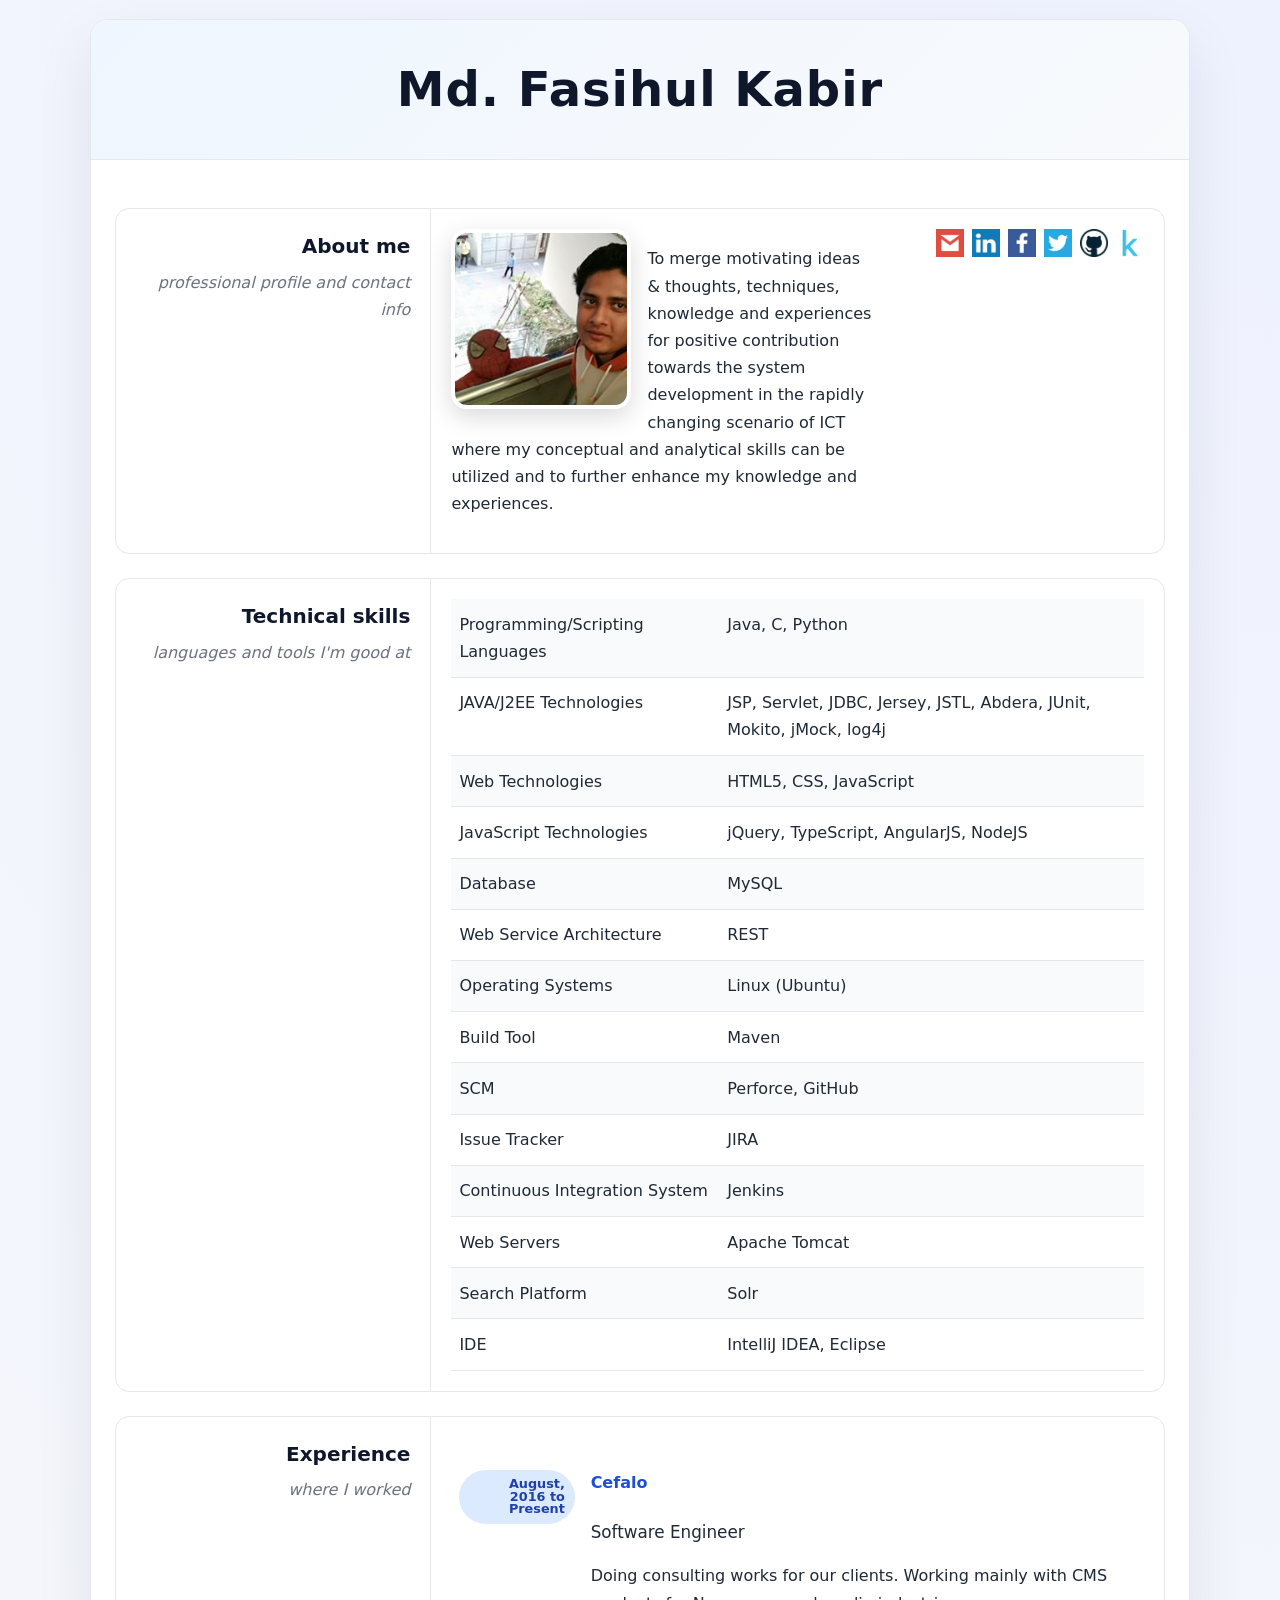
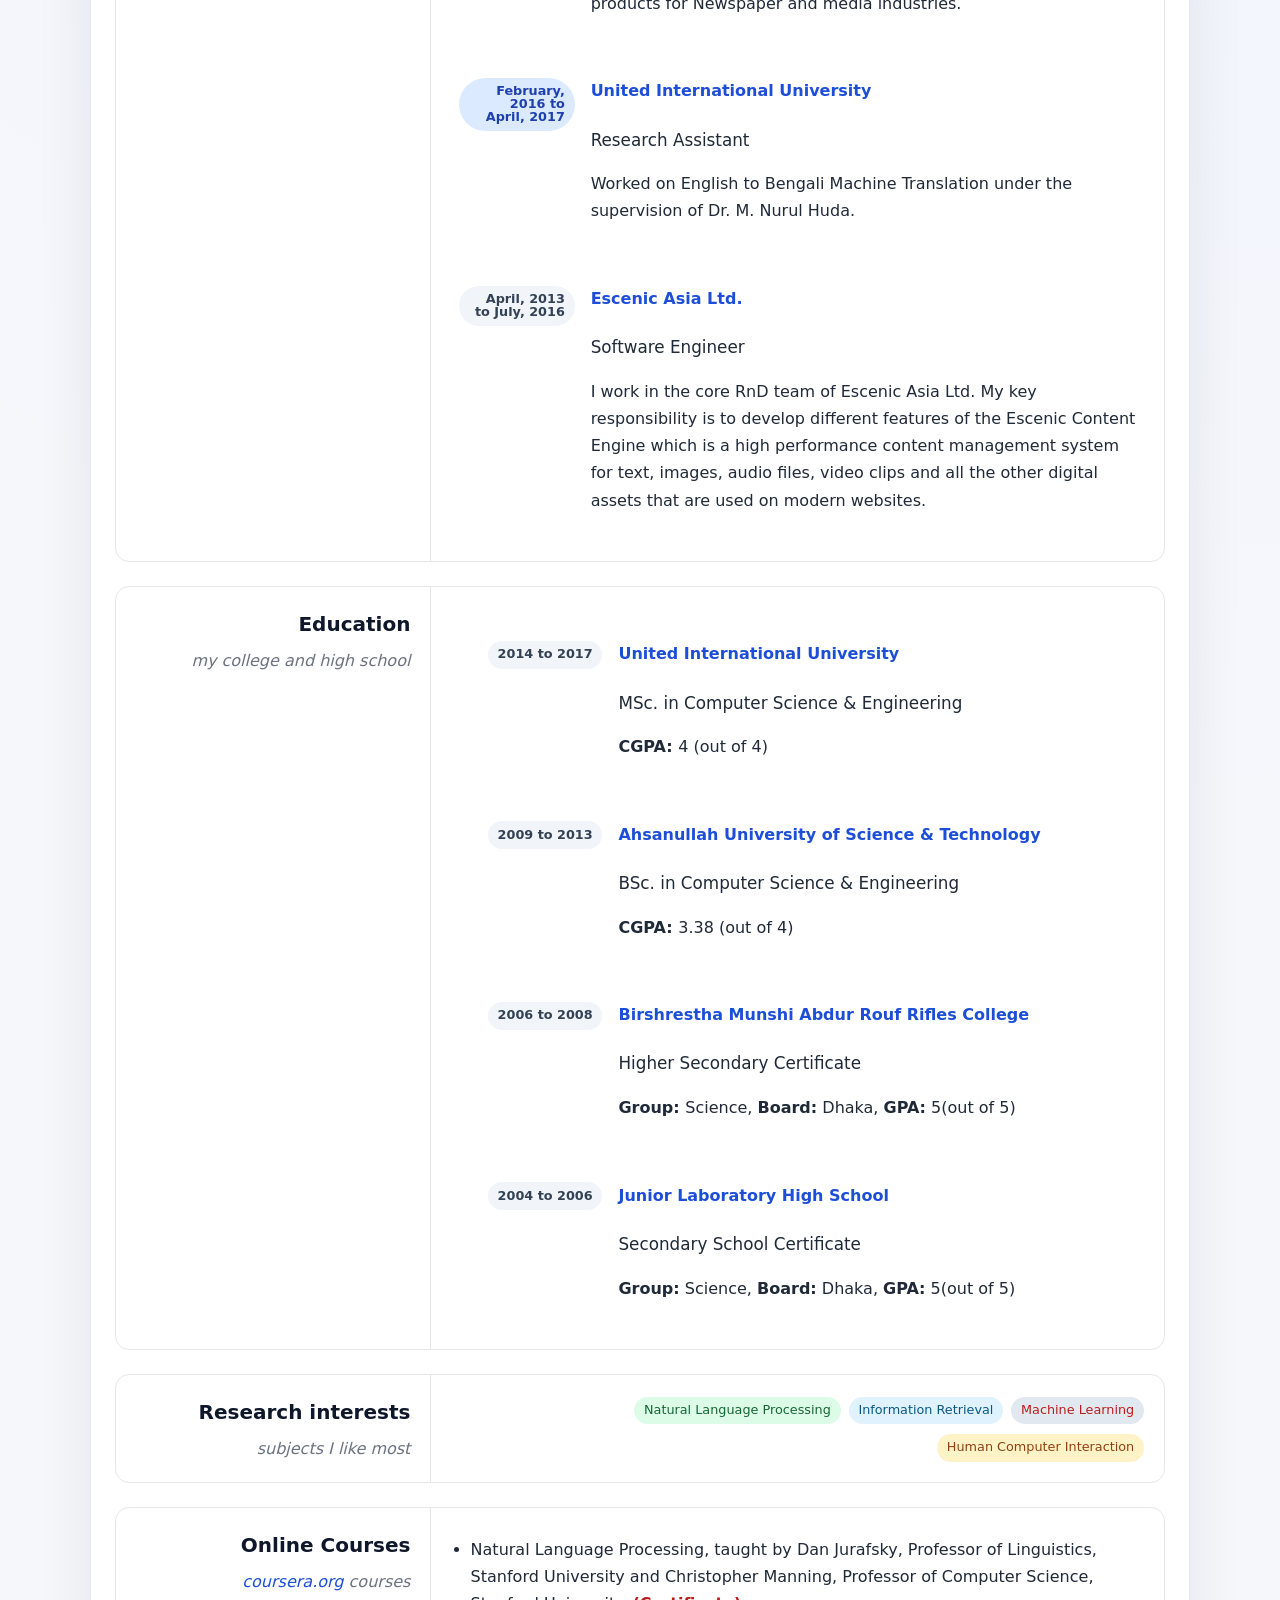
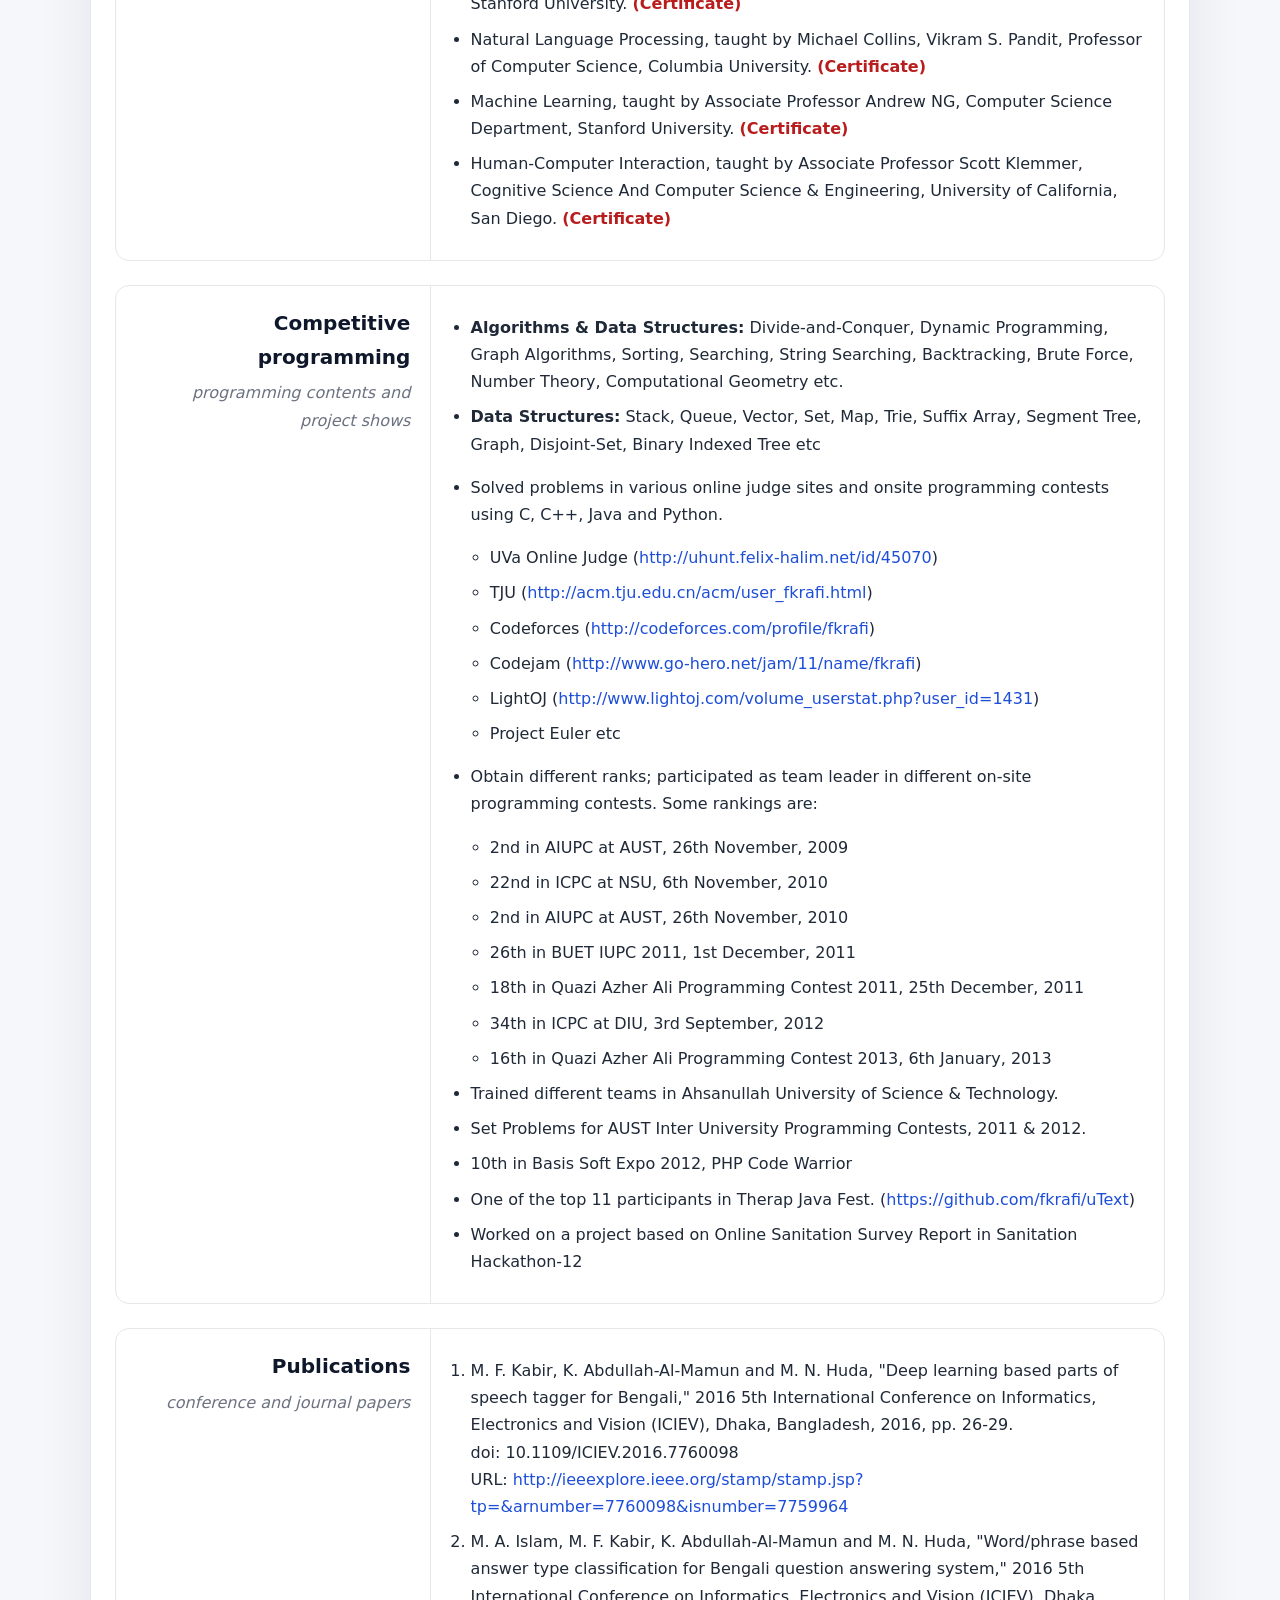
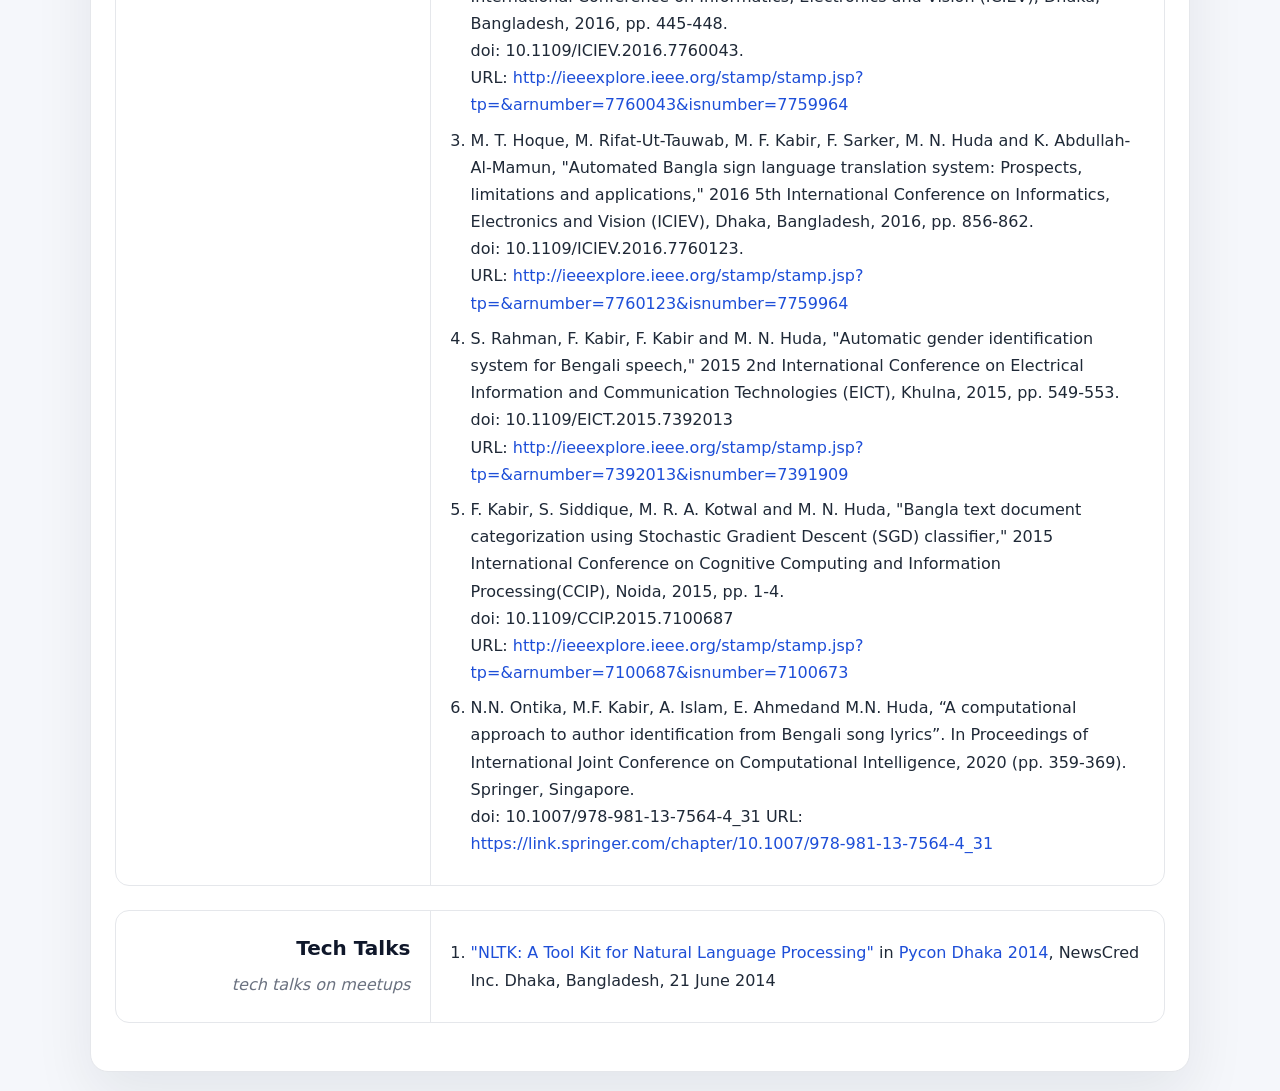
==== commit 8e24ad5c: "Upgrade external profile links from HTTP to HTTPS Agent-Logs-Url: https://github.com/aboutrafi/about" ====
--- a/index.html
+++ b/index.html
@@ -32,12 +32,12 @@
 				</div>
 				<div class="col-md-5 text-right">
 					<ul class="inline-nav">
-						<li><a href="mailto:aboutrafi@gmail.com" target="_blank" title="gmail"><img src="gfx/gmail.png" alt="Email"></a></li>
-						<li><a href="https://bd.linkedin.com/in/fkrafi" target="_blank" title="LinkedIn"><img src="gfx/linkedin.png" alt="LinkedIn"></a></li>
-						<li><a href="https://www.facebook.com/fkrafi" target="_blank" title="facebook"><img src="gfx/fb.png" alt="Facebook"></a></li>
-						<li><a href="https://twitter.com/fkrafi" target="_blank" title="twitter"><img src="gfx/twitter.png" alt="Twitter"></a></li>
-						<li><a href="http://github.com/fkrafi" target="_blank"><img src="gfx/github.png" alt="GitHub"></a></li>
-						<li><a href="http://www.kaggle.com/users/182432/fasihul-kabir" target="_blank"><img src="gfx/kaggle.png" alt="Kaggle"></a></li>
+						<li><a href="mailto:aboutrafi@gmail.com" target="_blank" rel="noopener noreferrer" title="gmail"><img src="gfx/gmail.png" alt="Email"></a></li>
+						<li><a href="https://bd.linkedin.com/in/fkrafi" target="_blank" rel="noopener noreferrer" title="LinkedIn"><img src="gfx/linkedin.png" alt="LinkedIn"></a></li>
+						<li><a href="https://www.facebook.com/fkrafi" target="_blank" rel="noopener noreferrer" title="facebook"><img src="gfx/fb.png" alt="Facebook"></a></li>
+						<li><a href="https://twitter.com/fkrafi" target="_blank" rel="noopener noreferrer" title="twitter"><img src="gfx/twitter.png" alt="Twitter"></a></li>
+						<li><a href="https://github.com/fkrafi" target="_blank" rel="noopener noreferrer"><img src="gfx/github.png" alt="GitHub"></a></li>
+						<li><a href="https://www.kaggle.com/users/182432/fasihul-kabir" target="_blank" rel="noopener noreferrer"><img src="gfx/kaggle.png" alt="Kaggle"></a></li>
 					</ul>
 				</div>
 			</article>
@@ -81,7 +81,7 @@
 						<tr>
 							<td class="text-right"><h5><span class="label label-primary">August, 2016 to Present</span></h5></td>
 							<td>
-								<h4><a href="http://cefalo.com/" target="_blank">Cefalo</a></h4>
+								<h4><a href="https://cefalo.com/" target="_blank" rel="noopener noreferrer">Cefalo</a></h4>
 								<p class="lead lead-with-less-margin">Software Engineer</p>
 								<p>Doing consulting works for our clients. Working mainly with CMS products for Newspaper and media industries.</p>
 							</td>
@@ -89,7 +89,7 @@
 						<tr>
 							<td class="text-right"><h5><span class="label label-primary">February, 2016 to April, 2017</span></h5></td>
 							<td>
-								<h4><a href="http://www.uiu.ac.bd/" target="_blank">United International University</a></h4>
+								<h4><a href="https://www.uiu.ac.bd/" target="_blank" rel="noopener noreferrer">United International University</a></h4>
 								<p class="lead lead-with-less-margin">Research Assistant</p>
 								<p>Worked on English to Bengali Machine Translation under the supervision of Dr. M. Nurul Huda.</p>
 							</td>
@@ -97,7 +97,7 @@
 						<tr>
 							<td class="text-right"><h5><span class="label label-default">April, 2013 to July, 2016</span></h5></td>
 							<td>
-								<h4><a href="http://www.escenic.com/" target="_blank">Escenic Asia Ltd.</a></h4>
+								<h4><a href="https://www.escenic.com/" target="_blank" rel="noopener noreferrer">Escenic Asia Ltd.</a></h4>
 								<p class="lead lead-with-less-margin">Software Engineer</p>
 								<p>I work in the core RnD team of Escenic Asia Ltd. My key responsibility is to develop different features of the Escenic Content Engine which is a high performance content management system for text, images, audio files, video clips and all the other digital assets that are used on modern websites.</p>
 							</td>
@@ -118,7 +118,7 @@
 						<tr>
 							<td class="text-right"><h5><span class="label label-default">2014 to 2017</span></h5></td>
 							<td>
-								<h4><a href="http://www.uiu.ac.bd/" target="_blank">United International University</a></h4>
+								<h4><a href="https://www.uiu.ac.bd/" target="_blank" rel="noopener noreferrer">United International University</a></h4>
 								<p class="lead lead-with-less-margin">MSc. in Computer Science &amp; Engineering</p>
 								<p><strong>CGPA: </strong>4 (out of 4)</p>
 							</td>
@@ -127,7 +127,7 @@
 						<tr>
 							<td class="text-right"><h5><span class="label label-default">2009 to 2013</span></h5></td>
 							<td>
-								<h4><a href="http://www.aust.edu/" target="_blank">Ahsanullah University of Science &amp; Technology</a></h4>
+								<h4><a href="https://www.aust.edu/" target="_blank" rel="noopener noreferrer">Ahsanullah University of Science &amp; Technology</a></h4>
 								<p class="lead lead-with-less-margin">BSc. in Computer Science &amp; Engineering</p>
 								<p><strong>CGPA: </strong>3.38 (out of 4)</p>
 							</td>
@@ -135,7 +135,7 @@
 						<tr>
 							<td class="text-right"><h5><span class="label label-default">2006 to 2008</span></h5></td>
 							<td>
-								<h4><a href="http://www.abdurroufcollege.ac.bd/" target="_blank">Birshrestha Munshi Abdur Rouf Rifles College</a></h4>
+								<h4><a href="https://www.abdurroufcollege.ac.bd/" target="_blank" rel="noopener noreferrer">Birshrestha Munshi Abdur Rouf Rifles College</a></h4>
 								<p class="lead lead-with-less-margin">Higher Secondary Certificate</p>
 								<p><strong>Group: </strong> Science, <strong>Board:</strong> Dhaka, <strong>GPA:</strong> 5(out of 5)</p>
 							</td>
@@ -143,7 +143,7 @@
 						<tr>
 							<td class="text-right"><h5><span class="label label-default">2004 to 2006</span></h5></td>
 							<td>
-								<h4><a href="http://jlhsbd.com/" target="_blank">Junior Laboratory High School</a></h4>
+								<h4><a href="https://jlhsbd.com/" target="_blank" rel="noopener noreferrer">Junior Laboratory High School</a></h4>
 								<p class="lead lead-with-less-margin">Secondary School Certificate</p>
 								<p><strong>Group:</strong> Science, <strong>Board:</strong> Dhaka, <strong>GPA:</strong> 5(out of 5)</p>
 							</td>
@@ -160,10 +160,10 @@
 			</aside>
 			<article class="col-md-8 border-left">
 				<ul class="inline-nav">
-					<li><a href="https://en.wikipedia.org/wiki/Natural_language_processing" target="_blank" class="label label-success">Natural Language Processing</a></li>
-					<li><a href="https://en.wikipedia.org/wiki/Information_retrieval" target="_blank" class="label label-info">Information Retrieval</a></li>
-					<li><a href="https://en.wikipedia.org/wiki/Machine_learning" target="_blank" class="label label-danger">Machine Learning</a></li>
-					<li><a href="https://en.wikipedia.org/wiki/Human%E2%80%93computer_interaction" target="_blank" class="label label-warning">Human Computer Interaction</a></li>
+					<li><a href="https://en.wikipedia.org/wiki/Natural_language_processing" target="_blank" rel="noopener noreferrer" class="label label-success">Natural Language Processing</a></li>
+					<li><a href="https://en.wikipedia.org/wiki/Information_retrieval" target="_blank" rel="noopener noreferrer" class="label label-info">Information Retrieval</a></li>
+					<li><a href="https://en.wikipedia.org/wiki/Machine_learning" target="_blank" rel="noopener noreferrer" class="label label-danger">Machine Learning</a></li>
+					<li><a href="https://en.wikipedia.org/wiki/Human%E2%80%93computer_interaction" target="_blank" rel="noopener noreferrer" class="label label-warning">Human Computer Interaction</a></li>
 				</ul>
 			</article>
 		</section>
@@ -171,14 +171,14 @@
 		<section class="row">
 			<aside class="col-md-4 text-right">
 				<h3 class="headline">Online Courses</h3>
-				<em><a href="http://coursera.org">coursera.org</a> courses</em>
+				<em><a href="https://coursera.org">coursera.org</a> courses</em>
 			</aside>
 			<article class="col-md-8 border-left">
 				<ul>
-					<li>Natural Language Processing, taught by Dan Jurafsky, Professor of Linguistics, Stanford University and Christopher Manning, Professor of Computer Science, Stanford University. <a href="certificates/nlp_stanford.pdf" target="_blank" class="text-danger"><strong>(Certificate)</strong></a></li>
-					<li>Natural Language Processing, taught by Michael Collins, Vikram S. Pandit, Professor of Computer Science, Columbia University. <a href="certificates/nlangp.pdf" target="_blank" class="text-danger"><strong>(Certificate)</strong></a></li>
-					<li>Machine Learning, taught by Associate Professor Andrew NG, Computer Science Department, Stanford University. <a href="certificates/ml.pdf" target="_blank" class="text-danger"><strong>(Certificate)</strong></a></li>
-					<li>Human-Computer Interaction, taught by Associate Professor Scott Klemmer, Cognitive Science And Computer Science &amp; Engineering, University of California, San Diego. <a href="certificates/hci.pdf" target="_blank" class="text-danger"><strong>(Certificate)</strong></a></li>
+					<li>Natural Language Processing, taught by Dan Jurafsky, Professor of Linguistics, Stanford University and Christopher Manning, Professor of Computer Science, Stanford University. <a href="certificates/nlp_stanford.pdf" target="_blank" rel="noopener noreferrer" class="text-danger"><strong>(Certificate)</strong></a></li>
+					<li>Natural Language Processing, taught by Michael Collins, Vikram S. Pandit, Professor of Computer Science, Columbia University. <a href="certificates/nlangp.pdf" target="_blank" rel="noopener noreferrer" class="text-danger"><strong>(Certificate)</strong></a></li>
+					<li>Machine Learning, taught by Associate Professor Andrew NG, Computer Science Department, Stanford University. <a href="certificates/ml.pdf" target="_blank" rel="noopener noreferrer" class="text-danger"><strong>(Certificate)</strong></a></li>
+					<li>Human-Computer Interaction, taught by Associate Professor Scott Klemmer, Cognitive Science And Computer Science &amp; Engineering, University of California, San Diego. <a href="certificates/hci.pdf" target="_blank" rel="noopener noreferrer" class="text-danger"><strong>(Certificate)</strong></a></li>
 				</ul>
 			</article>
 		</section>
@@ -195,11 +195,11 @@
 					<li>
 						<p>Solved problems in various online judge sites and onsite programming contests using C, C++, Java and Python.</p>
 						<ul>
-							<li>UVa Online Judge (<a href="http://uhunt.felix-halim.net/id/45070" target="_blank">http://uhunt.felix-halim.net/id/45070</a>)</li>
-							<li>TJU (<a href="http://acm.tju.edu.cn/acm/user_fkrafi.html" target="_blank">http://acm.tju.edu.cn/acm/user_fkrafi.html</a>)</li>
-							<li>Codeforces (<a href="http://codeforces.com/profile/fkrafi" target="_blank">http://codeforces.com/profile/fkrafi</a>) </li>
-							<li>Codejam (<a href="http://www.go-hero.net/jam/11/name/fkrafi" target="_blank">http://www.go-hero.net/jam/11/name/fkrafi</a>)</li>
-							<li>LightOJ (<a href="http://www.lightoj.com/volume_userstat.php?user_id=1431" target="_blank">http://www.lightoj.com/volume_userstat.php?user_id=1431</a>)</li>
+							<li>UVa Online Judge (<a href="https://uhunt.felix-halim.net/id/45070" target="_blank" rel="noopener noreferrer">http://uhunt.felix-halim.net/id/45070</a>)</li>
+							<li>TJU (<a href="https://acm.tju.edu.cn/acm/user_fkrafi.html" target="_blank" rel="noopener noreferrer">http://acm.tju.edu.cn/acm/user_fkrafi.html</a>)</li>
+							<li>Codeforces (<a href="https://codeforces.com/profile/fkrafi" target="_blank" rel="noopener noreferrer">http://codeforces.com/profile/fkrafi</a>) </li>
+							<li>Codejam (<a href="https://www.go-hero.net/jam/11/name/fkrafi" target="_blank" rel="noopener noreferrer">http://www.go-hero.net/jam/11/name/fkrafi</a>)</li>
+							<li>LightOJ (<a href="https://www.lightoj.com/volume_userstat.php?user_id=1431" target="_blank" rel="noopener noreferrer">http://www.lightoj.com/volume_userstat.php?user_id=1431</a>)</li>
 							<li>Project Euler etc</li>
 						</ul>
 					</li>
@@ -236,27 +236,27 @@
 					<li>
 						M. F. Kabir, K. Abdullah-Al-Mamun and M. N. Huda, "Deep learning based parts of speech tagger for Bengali," 2016 5th International Conference on Informatics, Electronics and Vision (ICIEV), Dhaka, Bangladesh, 2016, pp. 26-29. <br>
 						doi: 10.1109/ICIEV.2016.7760098 <br>
-						URL: <a href="http://ieeexplore.ieee.org/stamp/stamp.jsp?tp=&arnumber=7760098&isnumber=7759964">http://ieeexplore.ieee.org/stamp/stamp.jsp?tp=&arnumber=7760098&isnumber=7759964</a>
+						URL: <a href="https://ieeexplore.ieee.org/stamp/stamp.jsp?tp=&arnumber=7760098&isnumber=7759964">http://ieeexplore.ieee.org/stamp/stamp.jsp?tp=&arnumber=7760098&isnumber=7759964</a>
 					</li>
 					<li>
 						M. A. Islam, M. F. Kabir, K. Abdullah-Al-Mamun and M. N. Huda, "Word/phrase based answer type classification for Bengali question answering system," 2016 5th International Conference on Informatics, Electronics and Vision (ICIEV), Dhaka, Bangladesh, 2016, pp. 445-448. <br>
 						doi: 10.1109/ICIEV.2016.7760043. <br>
-						URL: <a href="http://ieeexplore.ieee.org/stamp/stamp.jsp?tp=&arnumber=7760043&isnumber=7759964">http://ieeexplore.ieee.org/stamp/stamp.jsp?tp=&arnumber=7760043&isnumber=7759964</a>
+						URL: <a href="https://ieeexplore.ieee.org/stamp/stamp.jsp?tp=&arnumber=7760043&isnumber=7759964">http://ieeexplore.ieee.org/stamp/stamp.jsp?tp=&arnumber=7760043&isnumber=7759964</a>
 					</li>
 					<li>
 						M. T. Hoque, M. Rifat-Ut-Tauwab, M. F. Kabir, F. Sarker, M. N. Huda and K. Abdullah-Al-Mamun, "Automated Bangla sign language translation system: Prospects, limitations and applications," 2016 5th International Conference on Informatics, Electronics and Vision (ICIEV), Dhaka, Bangladesh, 2016, pp. 856-862. <br> 
 						doi: 10.1109/ICIEV.2016.7760123. <br>
-						URL: <a href="http://ieeexplore.ieee.org/stamp/stamp.jsp?tp=&arnumber=7760123&isnumber=7759964">http://ieeexplore.ieee.org/stamp/stamp.jsp?tp=&arnumber=7760123&isnumber=7759964</a>
+						URL: <a href="https://ieeexplore.ieee.org/stamp/stamp.jsp?tp=&arnumber=7760123&isnumber=7759964">http://ieeexplore.ieee.org/stamp/stamp.jsp?tp=&arnumber=7760123&isnumber=7759964</a>
 					</li>
 					<li>
 						S. Rahman, F. Kabir, F. Kabir and M. N. Huda, "Automatic gender identification system for Bengali speech," 2015 2nd International Conference on Electrical Information and Communication Technologies (EICT), Khulna, 2015, pp. 549-553. <br>
 						doi: 10.1109/EICT.2015.7392013 <br>
-						URL: <a href="http://ieeexplore.ieee.org/stamp/stamp.jsp?tp=&arnumber=7392013&isnumber=7391909">http://ieeexplore.ieee.org/stamp/stamp.jsp?tp=&arnumber=7392013&isnumber=7391909</a>
+						URL: <a href="https://ieeexplore.ieee.org/stamp/stamp.jsp?tp=&arnumber=7392013&isnumber=7391909">http://ieeexplore.ieee.org/stamp/stamp.jsp?tp=&arnumber=7392013&isnumber=7391909</a>
 					</li>
 					<li>
 						F. Kabir, S. Siddique, M. R. A. Kotwal and M. N. Huda, "Bangla text document categorization using Stochastic Gradient Descent (SGD) classifier," 2015 International Conference on Cognitive Computing and Information Processing(CCIP), Noida, 2015, pp. 1-4. <br>
 						doi: 10.1109/CCIP.2015.7100687 <br>
-						URL: <a href="http://ieeexplore.ieee.org/stamp/stamp.jsp?tp=&arnumber=7100687&isnumber=7100673">http://ieeexplore.ieee.org/stamp/stamp.jsp?tp=&arnumber=7100687&isnumber=7100673</a>
+						URL: <a href="https://ieeexplore.ieee.org/stamp/stamp.jsp?tp=&arnumber=7100687&isnumber=7100673">http://ieeexplore.ieee.org/stamp/stamp.jsp?tp=&arnumber=7100687&isnumber=7100673</a>
 					</li>
 					<li>
 						N.N. Ontika, M.F. Kabir, A. Islam, E. Ahmedand M.N. Huda, “A computational approach to author identification from Bengali song lyrics”. In Proceedings of International Joint Conference on Computational Intelligence, 2020 (pp. 359-369). Springer, Singapore. <br>
@@ -276,7 +276,7 @@
 			</aside>
 			<article class="col-md-8 border-left">
 				<ol>
-					<li><a href="http://www.slideshare.net/fkrafi1/nltka-tool-fornlp-pycondhaka2014" target="_blank">"NLTK: A Tool Kit for Natural Language Processing"</a> in <a href="http://dhaka.pycon.org/">Pycon Dhaka 2014</a>, NewsCred Inc. Dhaka, Bangladesh, 21 June 2014</li>
+					<li><a href="https://www.slideshare.net/fkrafi1/nltka-tool-fornlp-pycondhaka2014" target="_blank" rel="noopener noreferrer">"NLTK: A Tool Kit for Natural Language Processing"</a> in <a href="https://dhaka.pycon.org/">Pycon Dhaka 2014</a>, NewsCred Inc. Dhaka, Bangladesh, 21 June 2014</li>
 				</ol>
 			</article>
 		</section>
--- a/css/site.css
+++ b/css/site.css
@@ -21,7 +21,7 @@
 }
 
 body {
-  font-family: Inter, "Segoe UI", Roboto, "Helvetica Neue", Arial, sans-serif;
+  font-family: system-ui, -apple-system, BlinkMacSystemFont, "Segoe UI", Roboto, "Helvetica Neue", Arial, sans-serif;
   background: radial-gradient(circle at top right, #eef2ff 0%, var(--bg) 40%);
   color: var(--text);
   line-height: 1.7;
@@ -118,7 +118,7 @@
 }
 
 .text-right {
-  text-align: left;
+  text-align: right;
 }
 
 .circle {
@@ -145,7 +145,7 @@
   display: flex;
   flex-wrap: wrap;
   gap: 0.5rem;
-  justify-content: flex-start;
+  justify-content: flex-end;
 }
 
 .inline-nav li {
@@ -252,7 +252,7 @@
   }
 
   .row {
-    grid-template-columns: minmax(190px, 30%) 1fr;
+    grid-template-columns: minmax(160px, 30%) 1fr;
   }
 
   .border-left {
@@ -260,13 +260,9 @@
     border-left: 1px solid var(--line);
   }
 
-  .text-right {
-    text-align: right;
-  }
-
   section:first-of-type article {
     display: grid;
-    grid-template-columns: minmax(350px, 1.5fr) minmax(120px, 0.9fr);
+    grid-template-columns: minmax(280px, 1.5fr) minmax(120px, 0.9fr);
     gap: 1rem;
     align-items: start;
   }
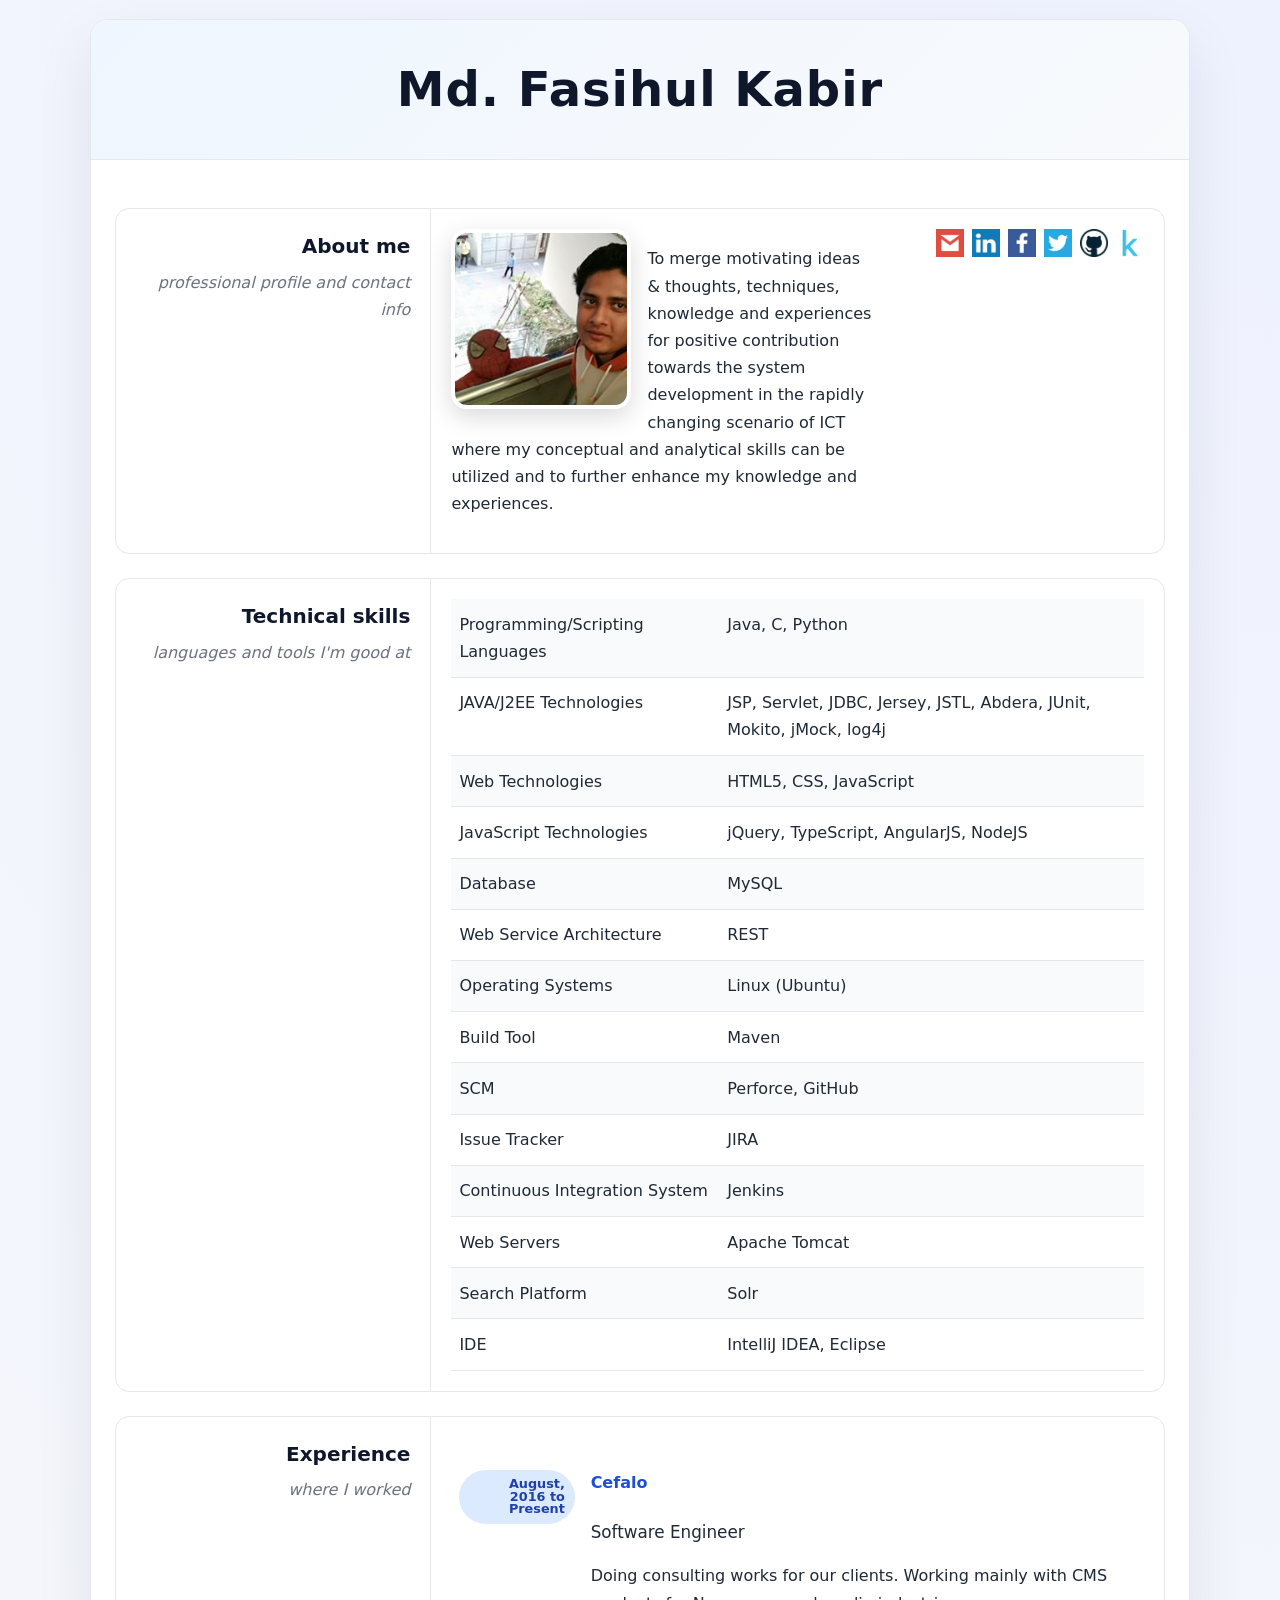
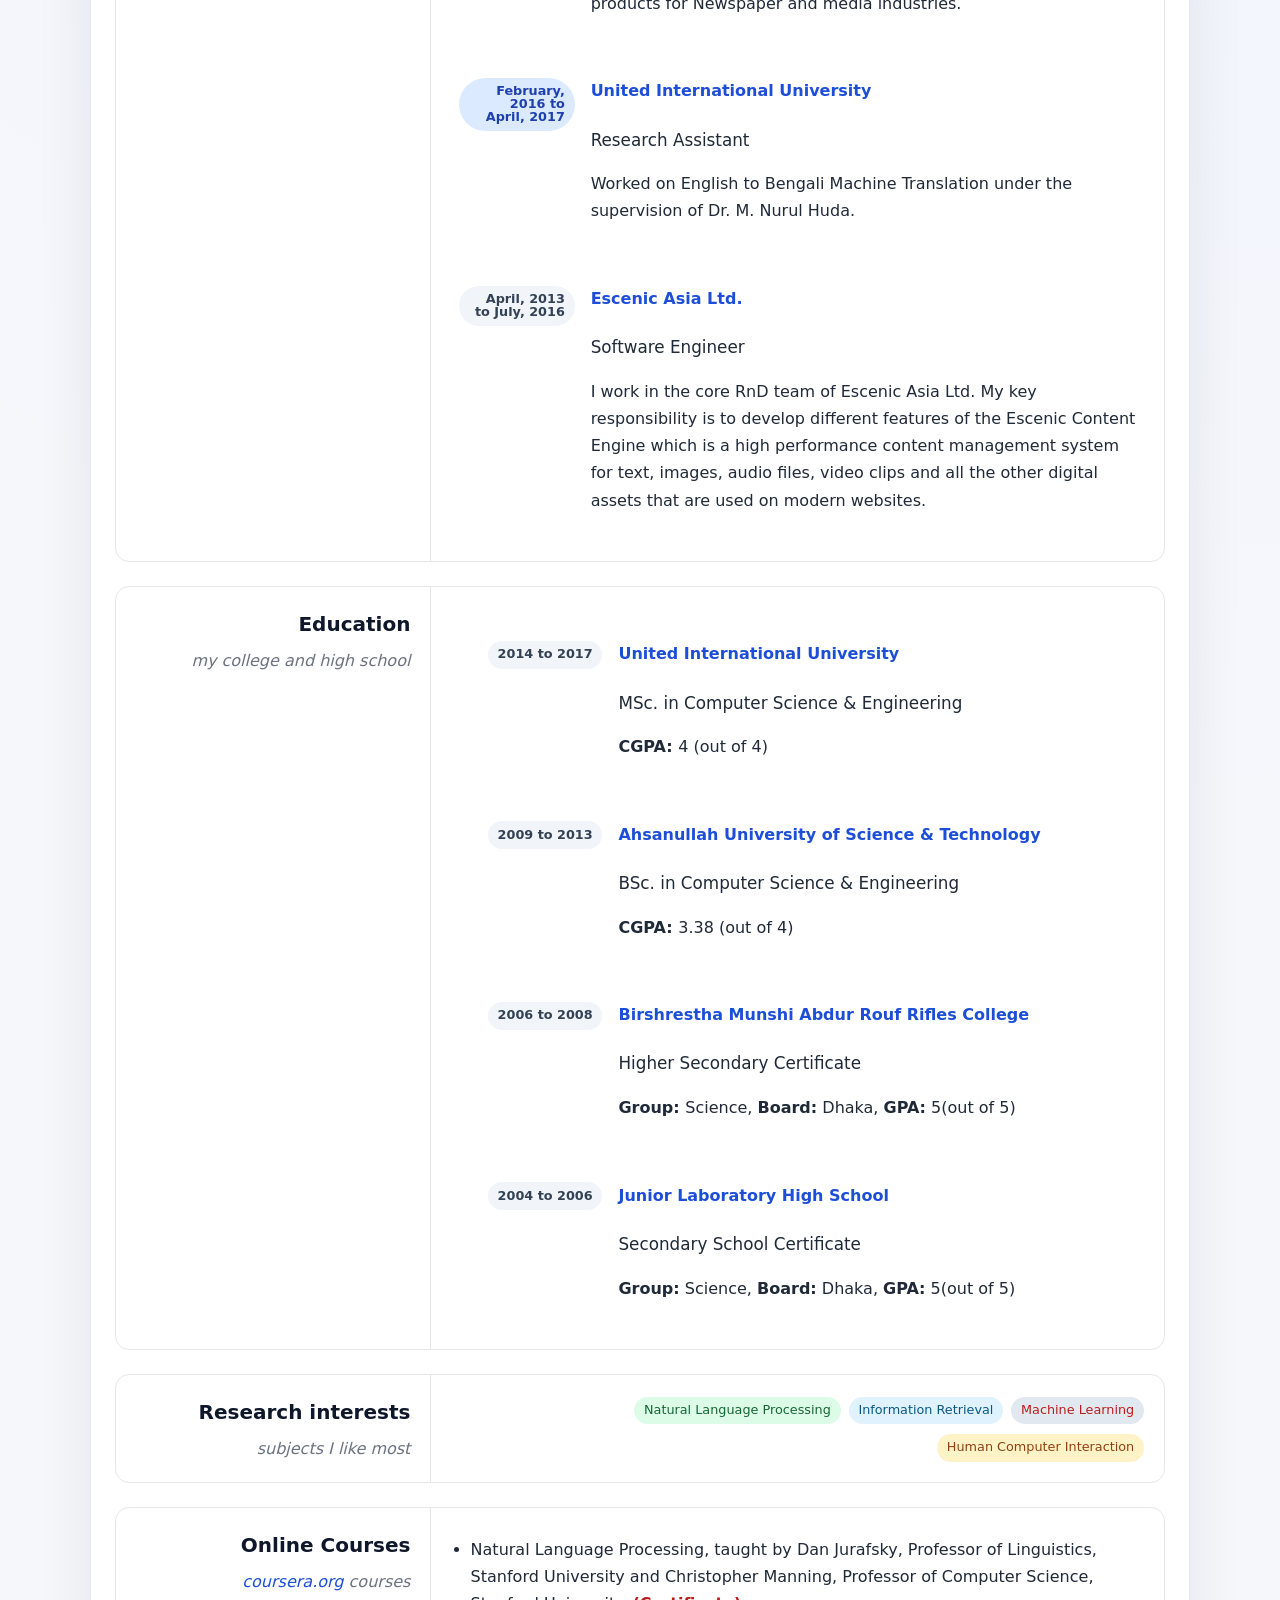
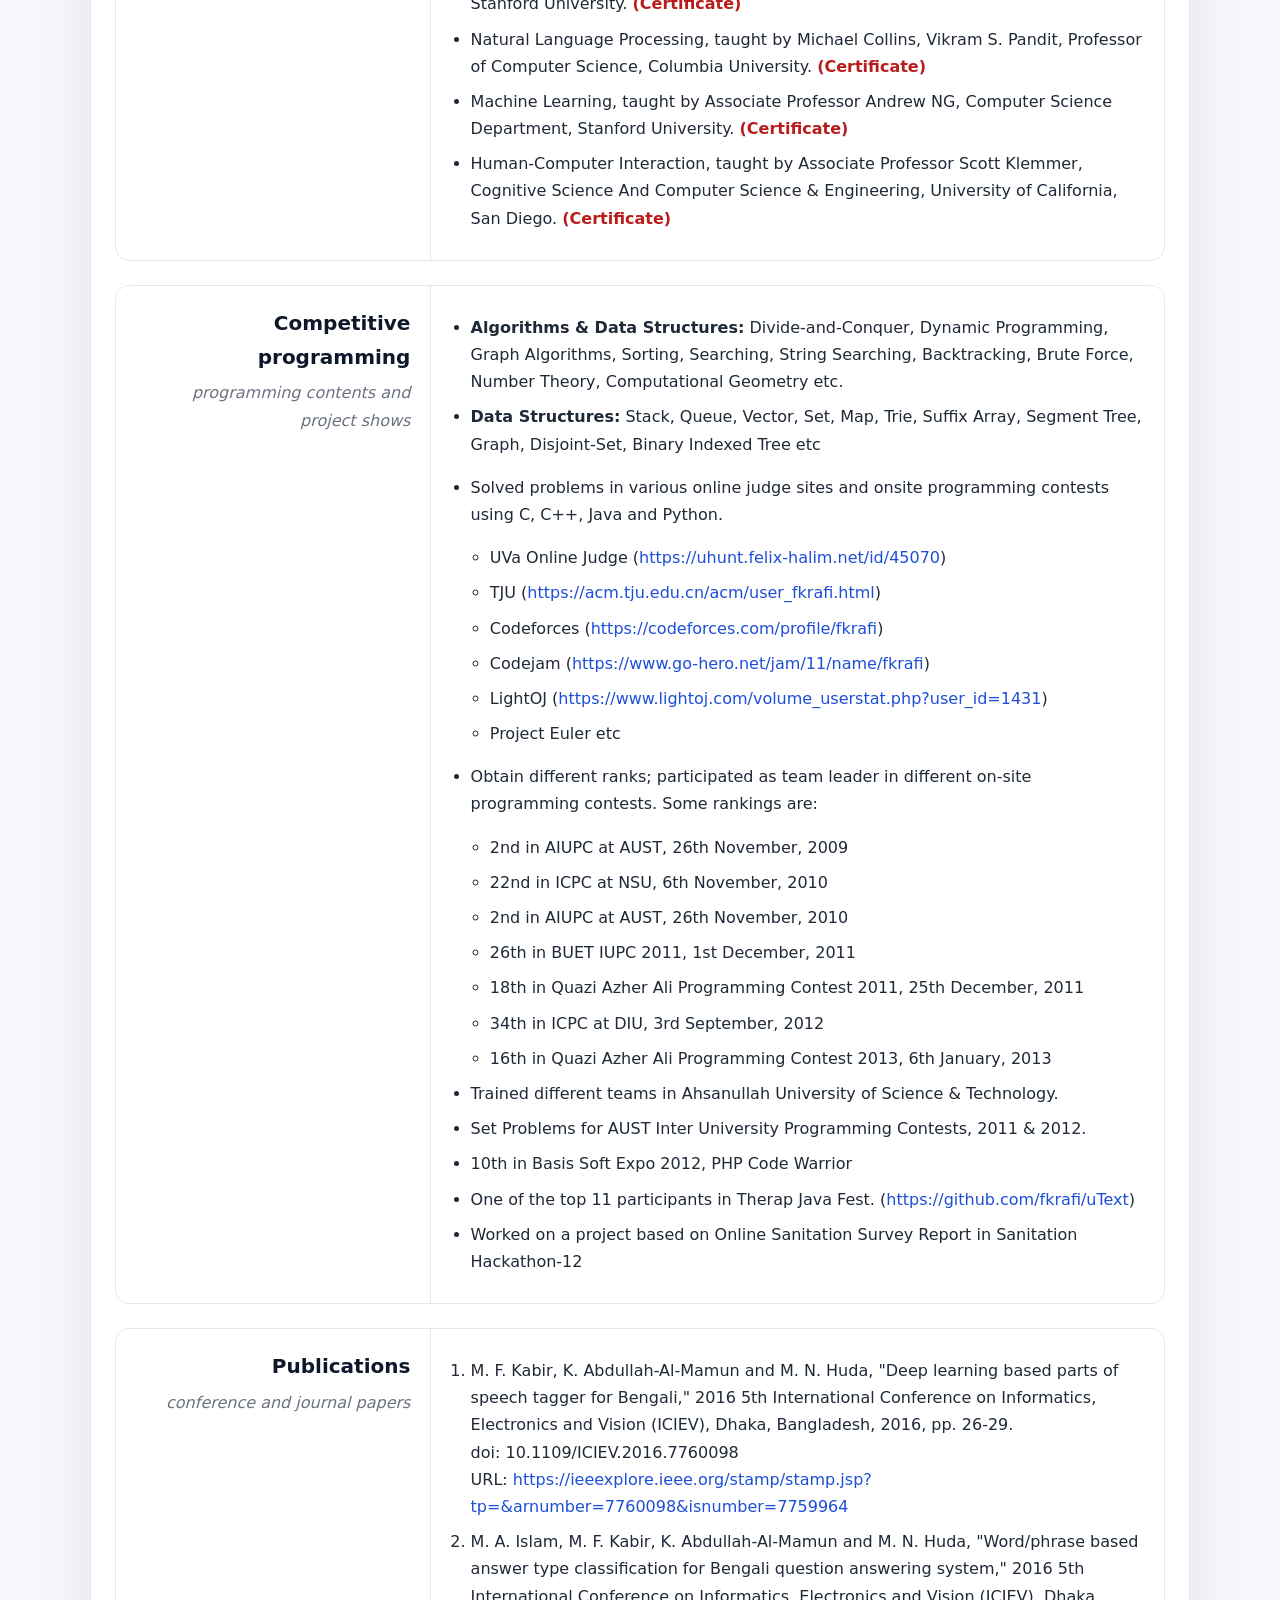
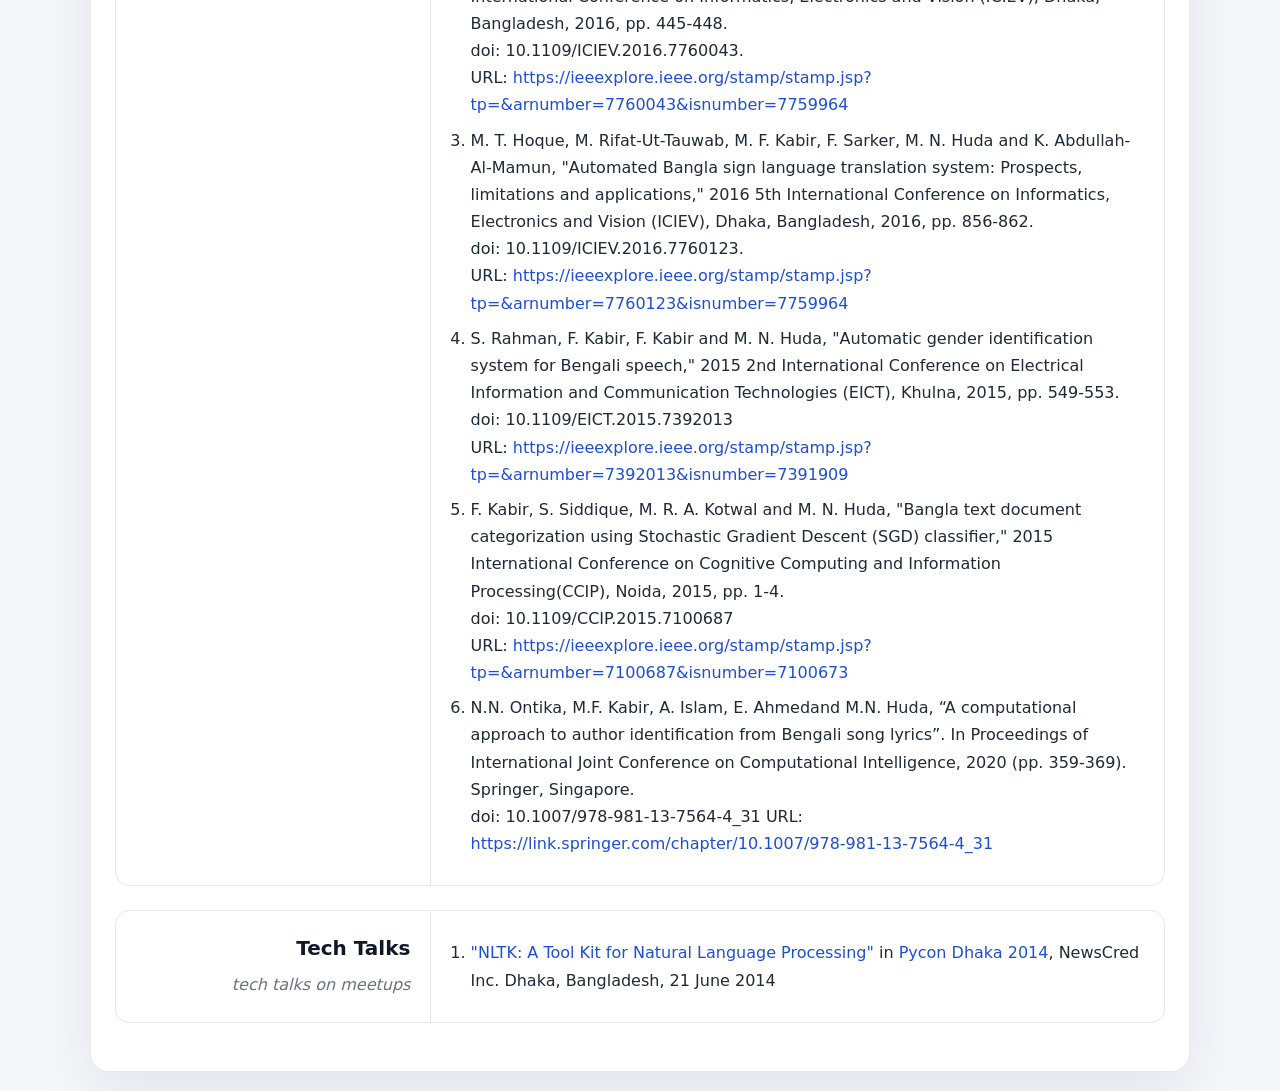
==== commit 613e29e1: "Normalize displayed URLs and secure publication links Agent-Logs-Url: https://github.com/aboutrafi/a" ====
--- a/index.html
+++ b/index.html
@@ -195,11 +195,11 @@
 					<li>
 						<p>Solved problems in various online judge sites and onsite programming contests using C, C++, Java and Python.</p>
 						<ul>
-							<li>UVa Online Judge (<a href="https://uhunt.felix-halim.net/id/45070" target="_blank" rel="noopener noreferrer">http://uhunt.felix-halim.net/id/45070</a>)</li>
-							<li>TJU (<a href="https://acm.tju.edu.cn/acm/user_fkrafi.html" target="_blank" rel="noopener noreferrer">http://acm.tju.edu.cn/acm/user_fkrafi.html</a>)</li>
-							<li>Codeforces (<a href="https://codeforces.com/profile/fkrafi" target="_blank" rel="noopener noreferrer">http://codeforces.com/profile/fkrafi</a>) </li>
-							<li>Codejam (<a href="https://www.go-hero.net/jam/11/name/fkrafi" target="_blank" rel="noopener noreferrer">http://www.go-hero.net/jam/11/name/fkrafi</a>)</li>
-							<li>LightOJ (<a href="https://www.lightoj.com/volume_userstat.php?user_id=1431" target="_blank" rel="noopener noreferrer">http://www.lightoj.com/volume_userstat.php?user_id=1431</a>)</li>
+							<li>UVa Online Judge (<a href="https://uhunt.felix-halim.net/id/45070" target="_blank" rel="noopener noreferrer">https://uhunt.felix-halim.net/id/45070</a>)</li>
+							<li>TJU (<a href="https://acm.tju.edu.cn/acm/user_fkrafi.html" target="_blank" rel="noopener noreferrer">https://acm.tju.edu.cn/acm/user_fkrafi.html</a>)</li>
+							<li>Codeforces (<a href="https://codeforces.com/profile/fkrafi" target="_blank" rel="noopener noreferrer">https://codeforces.com/profile/fkrafi</a>) </li>
+							<li>Codejam (<a href="https://www.go-hero.net/jam/11/name/fkrafi" target="_blank" rel="noopener noreferrer">https://www.go-hero.net/jam/11/name/fkrafi</a>)</li>
+							<li>LightOJ (<a href="https://www.lightoj.com/volume_userstat.php?user_id=1431" target="_blank" rel="noopener noreferrer">https://www.lightoj.com/volume_userstat.php?user_id=1431</a>)</li>
 							<li>Project Euler etc</li>
 						</ul>
 					</li>
@@ -236,32 +236,32 @@
 					<li>
 						M. F. Kabir, K. Abdullah-Al-Mamun and M. N. Huda, "Deep learning based parts of speech tagger for Bengali," 2016 5th International Conference on Informatics, Electronics and Vision (ICIEV), Dhaka, Bangladesh, 2016, pp. 26-29. <br>
 						doi: 10.1109/ICIEV.2016.7760098 <br>
-						URL: <a href="https://ieeexplore.ieee.org/stamp/stamp.jsp?tp=&arnumber=7760098&isnumber=7759964">http://ieeexplore.ieee.org/stamp/stamp.jsp?tp=&arnumber=7760098&isnumber=7759964</a>
+						URL: <a href="https://ieeexplore.ieee.org/stamp/stamp.jsp?tp=&arnumber=7760098&isnumber=7759964" target="_blank" rel="noopener noreferrer">https://ieeexplore.ieee.org/stamp/stamp.jsp?tp=&arnumber=7760098&isnumber=7759964</a>
 					</li>
 					<li>
 						M. A. Islam, M. F. Kabir, K. Abdullah-Al-Mamun and M. N. Huda, "Word/phrase based answer type classification for Bengali question answering system," 2016 5th International Conference on Informatics, Electronics and Vision (ICIEV), Dhaka, Bangladesh, 2016, pp. 445-448. <br>
 						doi: 10.1109/ICIEV.2016.7760043. <br>
-						URL: <a href="https://ieeexplore.ieee.org/stamp/stamp.jsp?tp=&arnumber=7760043&isnumber=7759964">http://ieeexplore.ieee.org/stamp/stamp.jsp?tp=&arnumber=7760043&isnumber=7759964</a>
+						URL: <a href="https://ieeexplore.ieee.org/stamp/stamp.jsp?tp=&arnumber=7760043&isnumber=7759964" target="_blank" rel="noopener noreferrer">https://ieeexplore.ieee.org/stamp/stamp.jsp?tp=&arnumber=7760043&isnumber=7759964</a>
 					</li>
 					<li>
 						M. T. Hoque, M. Rifat-Ut-Tauwab, M. F. Kabir, F. Sarker, M. N. Huda and K. Abdullah-Al-Mamun, "Automated Bangla sign language translation system: Prospects, limitations and applications," 2016 5th International Conference on Informatics, Electronics and Vision (ICIEV), Dhaka, Bangladesh, 2016, pp. 856-862. <br> 
 						doi: 10.1109/ICIEV.2016.7760123. <br>
-						URL: <a href="https://ieeexplore.ieee.org/stamp/stamp.jsp?tp=&arnumber=7760123&isnumber=7759964">http://ieeexplore.ieee.org/stamp/stamp.jsp?tp=&arnumber=7760123&isnumber=7759964</a>
+						URL: <a href="https://ieeexplore.ieee.org/stamp/stamp.jsp?tp=&arnumber=7760123&isnumber=7759964" target="_blank" rel="noopener noreferrer">https://ieeexplore.ieee.org/stamp/stamp.jsp?tp=&arnumber=7760123&isnumber=7759964</a>
 					</li>
 					<li>
 						S. Rahman, F. Kabir, F. Kabir and M. N. Huda, "Automatic gender identification system for Bengali speech," 2015 2nd International Conference on Electrical Information and Communication Technologies (EICT), Khulna, 2015, pp. 549-553. <br>
 						doi: 10.1109/EICT.2015.7392013 <br>
-						URL: <a href="https://ieeexplore.ieee.org/stamp/stamp.jsp?tp=&arnumber=7392013&isnumber=7391909">http://ieeexplore.ieee.org/stamp/stamp.jsp?tp=&arnumber=7392013&isnumber=7391909</a>
+						URL: <a href="https://ieeexplore.ieee.org/stamp/stamp.jsp?tp=&arnumber=7392013&isnumber=7391909" target="_blank" rel="noopener noreferrer">https://ieeexplore.ieee.org/stamp/stamp.jsp?tp=&arnumber=7392013&isnumber=7391909</a>
 					</li>
 					<li>
 						F. Kabir, S. Siddique, M. R. A. Kotwal and M. N. Huda, "Bangla text document categorization using Stochastic Gradient Descent (SGD) classifier," 2015 International Conference on Cognitive Computing and Information Processing(CCIP), Noida, 2015, pp. 1-4. <br>
 						doi: 10.1109/CCIP.2015.7100687 <br>
-						URL: <a href="https://ieeexplore.ieee.org/stamp/stamp.jsp?tp=&arnumber=7100687&isnumber=7100673">http://ieeexplore.ieee.org/stamp/stamp.jsp?tp=&arnumber=7100687&isnumber=7100673</a>
+						URL: <a href="https://ieeexplore.ieee.org/stamp/stamp.jsp?tp=&arnumber=7100687&isnumber=7100673" target="_blank" rel="noopener noreferrer">https://ieeexplore.ieee.org/stamp/stamp.jsp?tp=&arnumber=7100687&isnumber=7100673</a>
 					</li>
 					<li>
 						N.N. Ontika, M.F. Kabir, A. Islam, E. Ahmedand M.N. Huda, “A computational approach to author identification from Bengali song lyrics”. In Proceedings of International Joint Conference on Computational Intelligence, 2020 (pp. 359-369). Springer, Singapore. <br>
 						doi: 10.1007/978-981-13-7564-4_31
-						URL: <a href="https://link.springer.com/chapter/10.1007/978-981-13-7564-4_31">https://link.springer.com/chapter/10.1007/978-981-13-7564-4_31</a> 
+						URL: <a href="https://link.springer.com/chapter/10.1007/978-981-13-7564-4_31" target="_blank" rel="noopener noreferrer">https://link.springer.com/chapter/10.1007/978-981-13-7564-4_31</a> 
 					</li>
 				</ol>
 			</article>
@@ -276,7 +276,7 @@
 			</aside>
 			<article class="col-md-8 border-left">
 				<ol>
-					<li><a href="https://www.slideshare.net/fkrafi1/nltka-tool-fornlp-pycondhaka2014" target="_blank" rel="noopener noreferrer">"NLTK: A Tool Kit for Natural Language Processing"</a> in <a href="https://dhaka.pycon.org/">Pycon Dhaka 2014</a>, NewsCred Inc. Dhaka, Bangladesh, 21 June 2014</li>
+					<li><a href="https://www.slideshare.net/fkrafi1/nltka-tool-fornlp-pycondhaka2014" target="_blank" rel="noopener noreferrer">"NLTK: A Tool Kit for Natural Language Processing"</a> in <a href="https://dhaka.pycon.org/" target="_blank" rel="noopener noreferrer">Pycon Dhaka 2014</a>, NewsCred Inc. Dhaka, Bangladesh, 21 June 2014</li>
 				</ol>
 			</article>
 		</section>
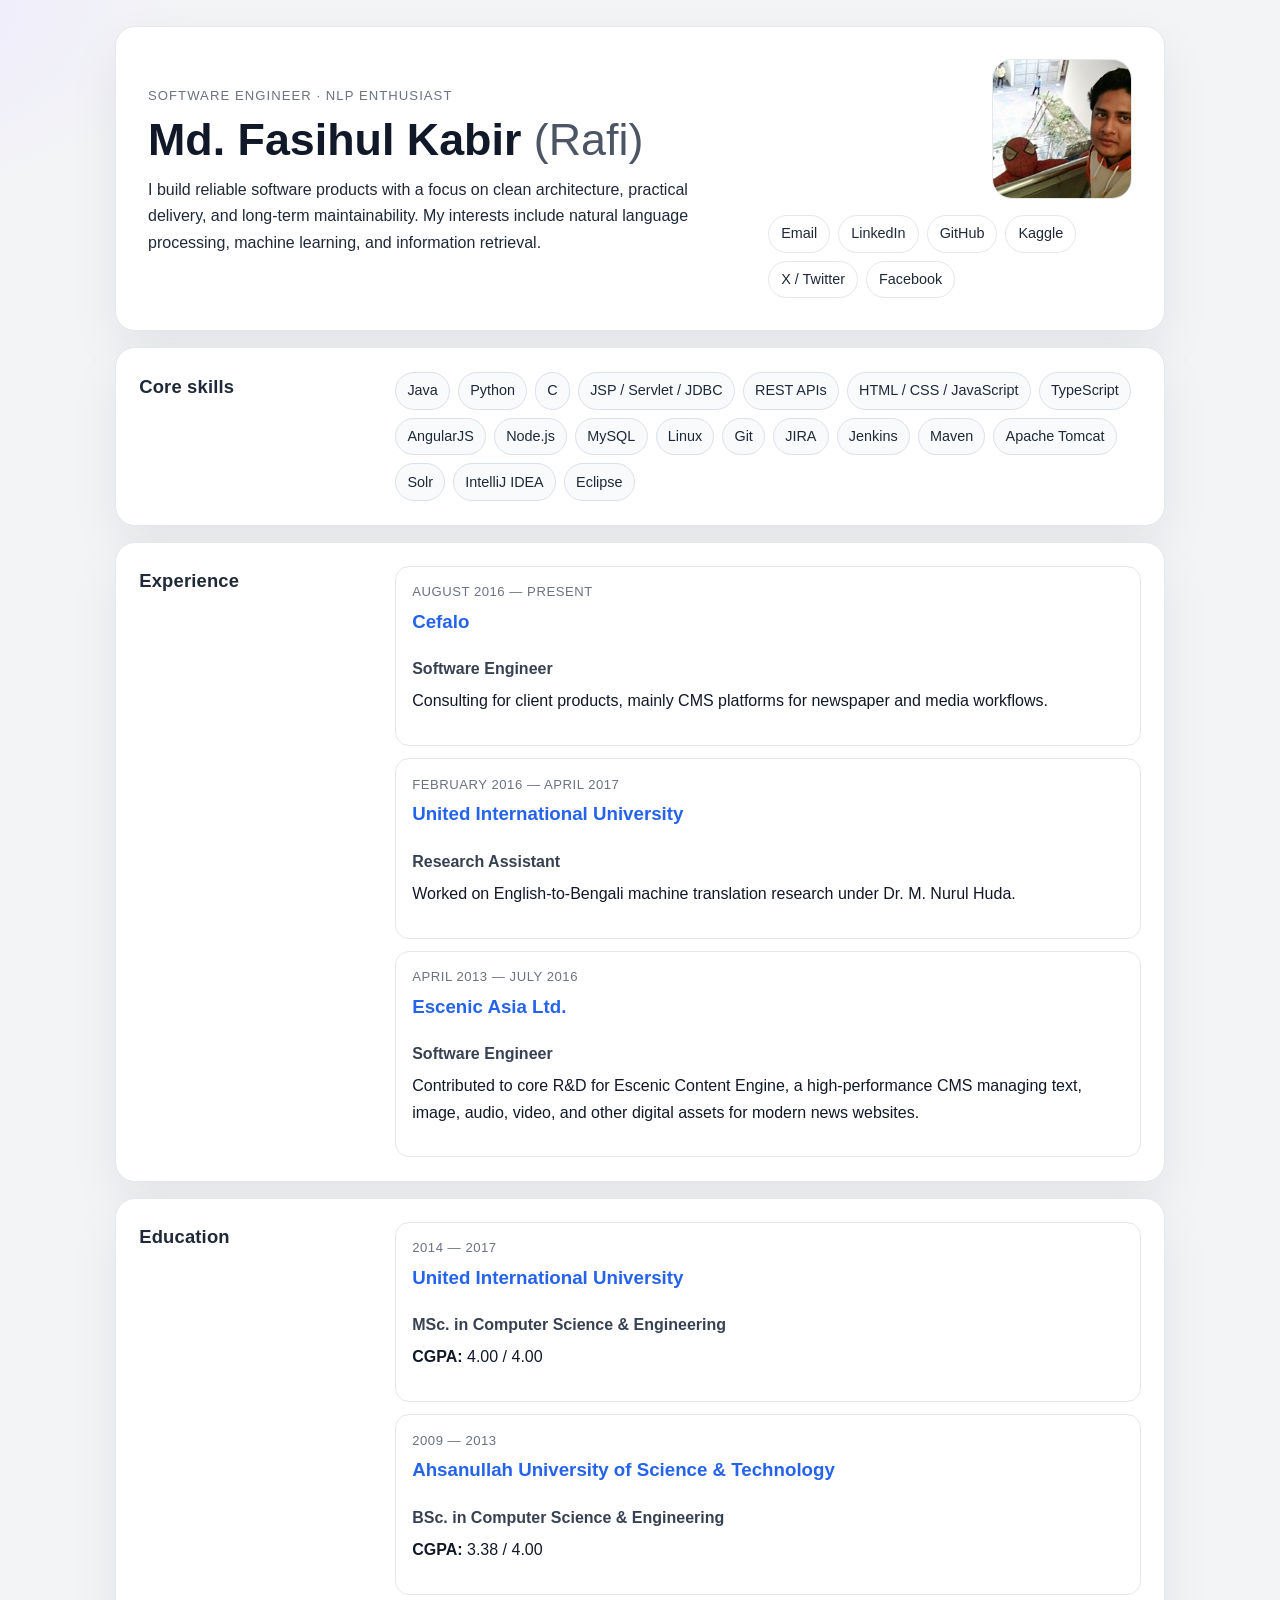
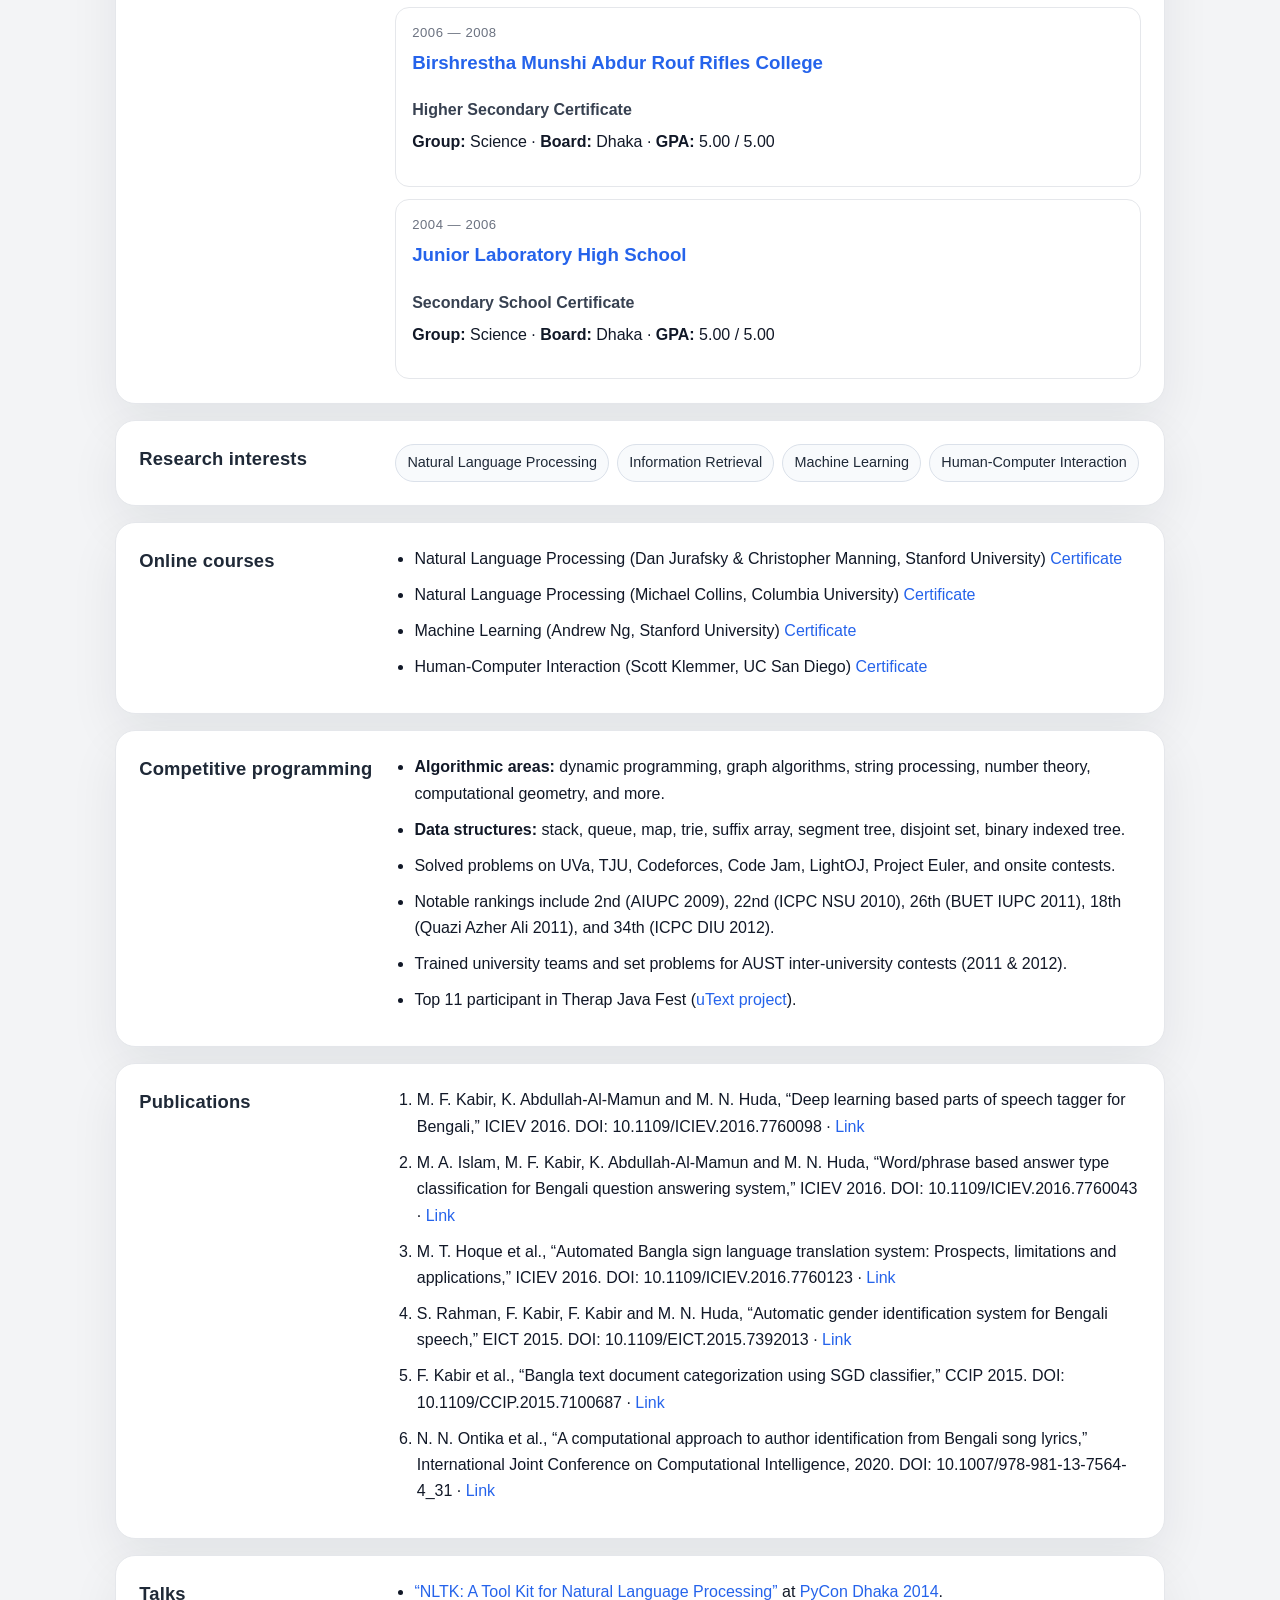
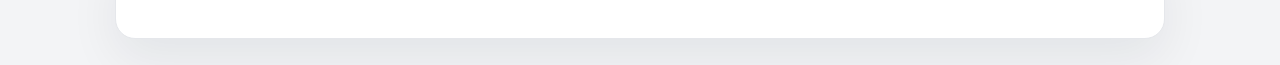
==== commit f557be3f: "Redesign homepage with modern minimal layout Agent-Logs-Url: https://github.com/aboutrafi/aboutrafi." ====
--- a/index.html
+++ b/index.html
@@ -1,301 +1,243 @@
 <!DOCTYPE html>
-<html>
+<html lang="en">
 <head>
-	<meta charset="utf-8">
-	<meta name="google-site-verification" content="D4QNMV8iC3sr-TrA5oSspWKPVCv_BISjouBw3sajzig" />
-	<meta name="viewport" content="width=device-width, initial-scale=1.0">
-	<meta name="color-scheme" content="light dark">
-	<title>Md. Fasihul Kabir :: Rafi</title>
-
-	<link rel="stylesheet" type="text/css" href="css/site.css">
+  <meta charset="utf-8">
+  <meta name="google-site-verification" content="D4QNMV8iC3sr-TrA5oSspWKPVCv_BISjouBw3sajzig">
+  <meta name="viewport" content="width=device-width, initial-scale=1.0">
+  <title>Md. Fasihul Kabir (Rafi)</title>
+  <link rel="stylesheet" type="text/css" href="css/site.css">
 </head>
 <body>
-
-<div class="container border-shadow">
-	<div id="logoline" class="border-bottom">
-		<h1>Md. Fasihul Kabir</h1>
-	</div>
-	<div id="page">
-		<section class="row">
-			<aside class="col-md-4">
-				<div class="text-right">
-					<h3 class="headline">About me</h3>
-					<em>professional profile and contact info</em>
-				</div>
-			</aside>
-			<article class="col-md-8 border-left">
-				<div class="col-md-7">
-					<span class="circle">
-						<img alt="fasihul-kabir-image" src="gfx/profile-image.jpg">
-					</span>
-					<p>To merge motivating ideas &amp; thoughts, techniques, knowledge and experiences for positive contribution towards the system development in the rapidly changing scenario of ICT where my conceptual and analytical skills can be utilized and to further enhance my knowledge and experiences.</p>
-				</div>
-				<div class="col-md-5 text-right">
-					<ul class="inline-nav">
-						<li><a href="mailto:aboutrafi@gmail.com" target="_blank" rel="noopener noreferrer" title="gmail"><img src="gfx/gmail.png" alt="Email"></a></li>
-						<li><a href="https://bd.linkedin.com/in/fkrafi" target="_blank" rel="noopener noreferrer" title="LinkedIn"><img src="gfx/linkedin.png" alt="LinkedIn"></a></li>
-						<li><a href="https://www.facebook.com/fkrafi" target="_blank" rel="noopener noreferrer" title="facebook"><img src="gfx/fb.png" alt="Facebook"></a></li>
-						<li><a href="https://twitter.com/fkrafi" target="_blank" rel="noopener noreferrer" title="twitter"><img src="gfx/twitter.png" alt="Twitter"></a></li>
-						<li><a href="https://github.com/fkrafi" target="_blank" rel="noopener noreferrer"><img src="gfx/github.png" alt="GitHub"></a></li>
-						<li><a href="https://www.kaggle.com/users/182432/fasihul-kabir" target="_blank" rel="noopener noreferrer"><img src="gfx/kaggle.png" alt="Kaggle"></a></li>
-					</ul>
-				</div>
-			</article>
-		</section>
-
-		<section class="row">
-			<aside class="col-md-4 text-right">
-				<h3 class="headline">Technical skills</h3>
-				<em>languages and tools I'm good at</em>
-			</aside>
-			<article class="col-md-8 border-left">
-				<table class="table table-responsive table-striped table-hover">
-					<tbody>
-						<tr><td>Programming/Scripting Languages</td><td>Java, C, Python</td></tr>
-						<tr><td>JAVA/J2EE Technologies</td><td>JSP, Servlet, JDBC, Jersey, JSTL, Abdera, JUnit, Mokito, jMock, log4j</td></tr>
-						<tr><td>Web Technologies</td><td>HTML5, CSS, JavaScript</td></tr>
-						<tr><td>JavaScript Technologies</td><td>jQuery, TypeScript, AngularJS, NodeJS</td></tr>
-						<tr><td>Database</td><td>MySQL</td></tr>
-						<tr><td>Web Service Architecture</td><td>REST</td></tr>
-						<tr><td>Operating Systems</td><td>Linux (Ubuntu)</td></tr>
-						<tr><td>Build Tool</td><td>Maven</td></tr>
-						<tr><td>SCM</td><td>Perforce, GitHub</td></tr>
-						<tr><td>Issue Tracker</td><td>JIRA</td></tr>
-						<tr><td>Continuous Integration System</td><td>Jenkins</td></tr>
-						<tr><td>Web Servers</td><td>Apache Tomcat</td></tr>
-						<tr><td>Search Platform</td><td>Solr</td></tr>
-						<tr><td>IDE</td><td>IntelliJ IDEA, Eclipse</td></tr>
-					</tbody>
-				</table>
-			</article>
-		</section>
-
-		<section class="row">
-			<aside class="col-md-4 text-right">
-				<h3 class="headline">Experience</h3>
-				<em>where I worked</em>
-			</aside>
-			<article class="col-md-8 border-left">
-				<table class="table table-responsive table-borderless">
-					<tbody>
-						<tr>
-							<td class="text-right"><h5><span class="label label-primary">August, 2016 to Present</span></h5></td>
-							<td>
-								<h4><a href="https://cefalo.com/" target="_blank" rel="noopener noreferrer">Cefalo</a></h4>
-								<p class="lead lead-with-less-margin">Software Engineer</p>
-								<p>Doing consulting works for our clients. Working mainly with CMS products for Newspaper and media industries.</p>
-							</td>
-						</tr>
-						<tr>
-							<td class="text-right"><h5><span class="label label-primary">February, 2016 to April, 2017</span></h5></td>
-							<td>
-								<h4><a href="https://www.uiu.ac.bd/" target="_blank" rel="noopener noreferrer">United International University</a></h4>
-								<p class="lead lead-with-less-margin">Research Assistant</p>
-								<p>Worked on English to Bengali Machine Translation under the supervision of Dr. M. Nurul Huda.</p>
-							</td>
-						</tr>
-						<tr>
-							<td class="text-right"><h5><span class="label label-default">April, 2013 to July, 2016</span></h5></td>
-							<td>
-								<h4><a href="https://www.escenic.com/" target="_blank" rel="noopener noreferrer">Escenic Asia Ltd.</a></h4>
-								<p class="lead lead-with-less-margin">Software Engineer</p>
-								<p>I work in the core RnD team of Escenic Asia Ltd. My key responsibility is to develop different features of the Escenic Content Engine which is a high performance content management system for text, images, audio files, video clips and all the other digital assets that are used on modern websites.</p>
-							</td>
-						</tr>
-					</tbody>
-				</table>
-			</article>
-		</section>
-
-		<section class="row">
-			<aside class="col-md-4 text-right">
-				<h3 class="headline">Education</h3>
-				<em>my college and high school</em>
-			</aside>
-			<article class="col-md-8 border-left">
-				<table class="table table-responsive table-borderless">
-					<tbody>
-						<tr>
-							<td class="text-right"><h5><span class="label label-default">2014 to 2017</span></h5></td>
-							<td>
-								<h4><a href="https://www.uiu.ac.bd/" target="_blank" rel="noopener noreferrer">United International University</a></h4>
-								<p class="lead lead-with-less-margin">MSc. in Computer Science &amp; Engineering</p>
-								<p><strong>CGPA: </strong>4 (out of 4)</p>
-							</td>
-							
-						</tr>
-						<tr>
-							<td class="text-right"><h5><span class="label label-default">2009 to 2013</span></h5></td>
-							<td>
-								<h4><a href="https://www.aust.edu/" target="_blank" rel="noopener noreferrer">Ahsanullah University of Science &amp; Technology</a></h4>
-								<p class="lead lead-with-less-margin">BSc. in Computer Science &amp; Engineering</p>
-								<p><strong>CGPA: </strong>3.38 (out of 4)</p>
-							</td>
-						</tr>
-						<tr>
-							<td class="text-right"><h5><span class="label label-default">2006 to 2008</span></h5></td>
-							<td>
-								<h4><a href="https://www.abdurroufcollege.ac.bd/" target="_blank" rel="noopener noreferrer">Birshrestha Munshi Abdur Rouf Rifles College</a></h4>
-								<p class="lead lead-with-less-margin">Higher Secondary Certificate</p>
-								<p><strong>Group: </strong> Science, <strong>Board:</strong> Dhaka, <strong>GPA:</strong> 5(out of 5)</p>
-							</td>
-						</tr>
-						<tr>
-							<td class="text-right"><h5><span class="label label-default">2004 to 2006</span></h5></td>
-							<td>
-								<h4><a href="https://jlhsbd.com/" target="_blank" rel="noopener noreferrer">Junior Laboratory High School</a></h4>
-								<p class="lead lead-with-less-margin">Secondary School Certificate</p>
-								<p><strong>Group:</strong> Science, <strong>Board:</strong> Dhaka, <strong>GPA:</strong> 5(out of 5)</p>
-							</td>
-						</tr>
-					</tbody>
-				</table>
-			</article>
-		</section>
-
-		<section class="row">
-			<aside class="col-md-4 text-right">
-				<h3 class="headline">Research interests</h3>
-				<em>subjects I like most</em>
-			</aside>
-			<article class="col-md-8 border-left">
-				<ul class="inline-nav">
-					<li><a href="https://en.wikipedia.org/wiki/Natural_language_processing" target="_blank" rel="noopener noreferrer" class="label label-success">Natural Language Processing</a></li>
-					<li><a href="https://en.wikipedia.org/wiki/Information_retrieval" target="_blank" rel="noopener noreferrer" class="label label-info">Information Retrieval</a></li>
-					<li><a href="https://en.wikipedia.org/wiki/Machine_learning" target="_blank" rel="noopener noreferrer" class="label label-danger">Machine Learning</a></li>
-					<li><a href="https://en.wikipedia.org/wiki/Human%E2%80%93computer_interaction" target="_blank" rel="noopener noreferrer" class="label label-warning">Human Computer Interaction</a></li>
-				</ul>
-			</article>
-		</section>
-
-		<section class="row">
-			<aside class="col-md-4 text-right">
-				<h3 class="headline">Online Courses</h3>
-				<em><a href="https://coursera.org">coursera.org</a> courses</em>
-			</aside>
-			<article class="col-md-8 border-left">
-				<ul>
-					<li>Natural Language Processing, taught by Dan Jurafsky, Professor of Linguistics, Stanford University and Christopher Manning, Professor of Computer Science, Stanford University. <a href="certificates/nlp_stanford.pdf" target="_blank" rel="noopener noreferrer" class="text-danger"><strong>(Certificate)</strong></a></li>
-					<li>Natural Language Processing, taught by Michael Collins, Vikram S. Pandit, Professor of Computer Science, Columbia University. <a href="certificates/nlangp.pdf" target="_blank" rel="noopener noreferrer" class="text-danger"><strong>(Certificate)</strong></a></li>
-					<li>Machine Learning, taught by Associate Professor Andrew NG, Computer Science Department, Stanford University. <a href="certificates/ml.pdf" target="_blank" rel="noopener noreferrer" class="text-danger"><strong>(Certificate)</strong></a></li>
-					<li>Human-Computer Interaction, taught by Associate Professor Scott Klemmer, Cognitive Science And Computer Science &amp; Engineering, University of California, San Diego. <a href="certificates/hci.pdf" target="_blank" rel="noopener noreferrer" class="text-danger"><strong>(Certificate)</strong></a></li>
-				</ul>
-			</article>
-		</section>
-
-		<section class="row">
-			<aside class="col-md-4 text-right">
-				<h3 class="headline">Competitive programming</h3>
-				<em>programming contents and project shows</em>
-			</aside>
-			<article class="col-md-8 border-left">
-				<ul>
-					<li><strong>Algorithms &amp; Data Structures:</strong> Divide-and-Conquer, Dynamic Programming, Graph Algorithms, Sorting, Searching, String Searching, Backtracking, Brute Force, Number Theory, Computational Geometry etc.</li>
-					<li><strong>Data Structures:</strong> Stack, Queue, Vector, Set, Map, Trie, Suffix Array, Segment Tree, Graph, Disjoint-Set, Binary Indexed Tree  etc</li>
-					<li>
-						<p>Solved problems in various online judge sites and onsite programming contests using C, C++, Java and Python.</p>
-						<ul>
-							<li>UVa Online Judge (<a href="https://uhunt.felix-halim.net/id/45070" target="_blank" rel="noopener noreferrer">https://uhunt.felix-halim.net/id/45070</a>)</li>
-							<li>TJU (<a href="https://acm.tju.edu.cn/acm/user_fkrafi.html" target="_blank" rel="noopener noreferrer">https://acm.tju.edu.cn/acm/user_fkrafi.html</a>)</li>
-							<li>Codeforces (<a href="https://codeforces.com/profile/fkrafi" target="_blank" rel="noopener noreferrer">https://codeforces.com/profile/fkrafi</a>) </li>
-							<li>Codejam (<a href="https://www.go-hero.net/jam/11/name/fkrafi" target="_blank" rel="noopener noreferrer">https://www.go-hero.net/jam/11/name/fkrafi</a>)</li>
-							<li>LightOJ (<a href="https://www.lightoj.com/volume_userstat.php?user_id=1431" target="_blank" rel="noopener noreferrer">https://www.lightoj.com/volume_userstat.php?user_id=1431</a>)</li>
-							<li>Project Euler etc</li>
-						</ul>
-					</li>
-					<li>
-						<p>Obtain different ranks; participated as team leader in different on-site programming contests. Some rankings are:</p>
-						<ul>
-							<li>2nd in AIUPC at AUST, 26th November, 2009</li>
-							<li>22nd in ICPC at NSU, 6th November, 2010</li>
-							<li>2nd in AIUPC at AUST, 26th November, 2010</li>
-							<li>26th in BUET IUPC 2011, 1st December, 2011</li>
-							<li>18th in Quazi Azher Ali Programming Contest 2011, 25th December, 2011</li>
-							<li>34th in ICPC at DIU, 3rd September, 2012</li>
-							<li>16th in Quazi Azher Ali Programming Contest 2013, 6th January, 2013</li>
-						</ul>
-					</li>
-					<li>Trained different teams in Ahsanullah University of Science &amp; Technology. </li>
-					<li>Set Problems for AUST Inter University Programming Contests, 2011 &amp; 2012.</li>
-					<li>10th in Basis Soft Expo 2012, PHP Code Warrior</li>
-					<li>One of the top 11 participants in Therap Java Fest. (<a href="https://github.com/fkrafi/uText">https://github.com/fkrafi/uText</a>)</li>
-					<li>Worked on a project based on Online Sanitation Survey Report in Sanitation Hackathon-12</li>
-				</ul>
-			</article>
-		</section>
-
-		<section class="row">
-			<aside class="col-md-4">
-				<div class="text-right">
-					<h3 class="headline">Publications</h3>
-					<em>conference and journal papers</em>
-				</div>
-			</aside>
-			<article class="col-md-8 border-left">
-				<ol>
-					<li>
-						M. F. Kabir, K. Abdullah-Al-Mamun and M. N. Huda, "Deep learning based parts of speech tagger for Bengali," 2016 5th International Conference on Informatics, Electronics and Vision (ICIEV), Dhaka, Bangladesh, 2016, pp. 26-29. <br>
-						doi: 10.1109/ICIEV.2016.7760098 <br>
-						URL: <a href="https://ieeexplore.ieee.org/stamp/stamp.jsp?tp=&arnumber=7760098&isnumber=7759964" target="_blank" rel="noopener noreferrer">https://ieeexplore.ieee.org/stamp/stamp.jsp?tp=&arnumber=7760098&isnumber=7759964</a>
-					</li>
-					<li>
-						M. A. Islam, M. F. Kabir, K. Abdullah-Al-Mamun and M. N. Huda, "Word/phrase based answer type classification for Bengali question answering system," 2016 5th International Conference on Informatics, Electronics and Vision (ICIEV), Dhaka, Bangladesh, 2016, pp. 445-448. <br>
-						doi: 10.1109/ICIEV.2016.7760043. <br>
-						URL: <a href="https://ieeexplore.ieee.org/stamp/stamp.jsp?tp=&arnumber=7760043&isnumber=7759964" target="_blank" rel="noopener noreferrer">https://ieeexplore.ieee.org/stamp/stamp.jsp?tp=&arnumber=7760043&isnumber=7759964</a>
-					</li>
-					<li>
-						M. T. Hoque, M. Rifat-Ut-Tauwab, M. F. Kabir, F. Sarker, M. N. Huda and K. Abdullah-Al-Mamun, "Automated Bangla sign language translation system: Prospects, limitations and applications," 2016 5th International Conference on Informatics, Electronics and Vision (ICIEV), Dhaka, Bangladesh, 2016, pp. 856-862. <br> 
-						doi: 10.1109/ICIEV.2016.7760123. <br>
-						URL: <a href="https://ieeexplore.ieee.org/stamp/stamp.jsp?tp=&arnumber=7760123&isnumber=7759964" target="_blank" rel="noopener noreferrer">https://ieeexplore.ieee.org/stamp/stamp.jsp?tp=&arnumber=7760123&isnumber=7759964</a>
-					</li>
-					<li>
-						S. Rahman, F. Kabir, F. Kabir and M. N. Huda, "Automatic gender identification system for Bengali speech," 2015 2nd International Conference on Electrical Information and Communication Technologies (EICT), Khulna, 2015, pp. 549-553. <br>
-						doi: 10.1109/EICT.2015.7392013 <br>
-						URL: <a href="https://ieeexplore.ieee.org/stamp/stamp.jsp?tp=&arnumber=7392013&isnumber=7391909" target="_blank" rel="noopener noreferrer">https://ieeexplore.ieee.org/stamp/stamp.jsp?tp=&arnumber=7392013&isnumber=7391909</a>
-					</li>
-					<li>
-						F. Kabir, S. Siddique, M. R. A. Kotwal and M. N. Huda, "Bangla text document categorization using Stochastic Gradient Descent (SGD) classifier," 2015 International Conference on Cognitive Computing and Information Processing(CCIP), Noida, 2015, pp. 1-4. <br>
-						doi: 10.1109/CCIP.2015.7100687 <br>
-						URL: <a href="https://ieeexplore.ieee.org/stamp/stamp.jsp?tp=&arnumber=7100687&isnumber=7100673" target="_blank" rel="noopener noreferrer">https://ieeexplore.ieee.org/stamp/stamp.jsp?tp=&arnumber=7100687&isnumber=7100673</a>
-					</li>
-					<li>
-						N.N. Ontika, M.F. Kabir, A. Islam, E. Ahmedand M.N. Huda, “A computational approach to author identification from Bengali song lyrics”. In Proceedings of International Joint Conference on Computational Intelligence, 2020 (pp. 359-369). Springer, Singapore. <br>
-						doi: 10.1007/978-981-13-7564-4_31
-						URL: <a href="https://link.springer.com/chapter/10.1007/978-981-13-7564-4_31" target="_blank" rel="noopener noreferrer">https://link.springer.com/chapter/10.1007/978-981-13-7564-4_31</a> 
-					</li>
-				</ol>
-			</article>
-		</section>
-
-		<section class="row">
-			<aside class="col-md-4">
-				<div class="text-right">
-					<h3 class="headline">Tech Talks</h3>
-					<em>tech talks on meetups</em>
-				</div>
-			</aside>
-			<article class="col-md-8 border-left">
-				<ol>
-					<li><a href="https://www.slideshare.net/fkrafi1/nltka-tool-fornlp-pycondhaka2014" target="_blank" rel="noopener noreferrer">"NLTK: A Tool Kit for Natural Language Processing"</a> in <a href="https://dhaka.pycon.org/" target="_blank" rel="noopener noreferrer">Pycon Dhaka 2014</a>, NewsCred Inc. Dhaka, Bangladesh, 21 June 2014</li>
-				</ol>
-			</article>
-		</section>
-	</div>
-</div>
-
-
-
-<script>
-  (function(i,s,o,g,r,a,m){i['GoogleAnalyticsObject']=r;i[r]=i[r]||function(){
-  (i[r].q=i[r].q||[]).push(arguments)},i[r].l=1*new Date();a=s.createElement(o),
-  m=s.getElementsByTagName(o)[0];a.async=1;a.src=g;m.parentNode.insertBefore(a,m)
-  })(window,document,'script','https://www.google-analytics.com/analytics.js','ga');
-
-  ga('create', 'UA-82762233-1', 'auto');
-  ga('send', 'pageview');
-
-</script>
-
-
+  <main class="site">
+    <header class="hero panel">
+      <div class="hero-intro">
+        <p class="eyebrow">Software Engineer · NLP Enthusiast</p>
+        <h1>Md. Fasihul Kabir <span>(Rafi)</span></h1>
+        <p class="lead">
+          I build reliable software products with a focus on clean architecture, practical delivery,
+          and long-term maintainability. My interests include natural language processing,
+          machine learning, and information retrieval.
+        </p>
+      </div>
+
+      <div class="hero-side">
+        <figure class="avatar" aria-label="Profile photo">
+          <img alt="Md. Fasihul Kabir profile image" src="gfx/profile-image.jpg">
+        </figure>
+
+        <ul class="social-links" aria-label="Social links">
+          <li><a href="mailto:aboutrafi@gmail.com" target="_blank" rel="noopener noreferrer">Email</a></li>
+          <li><a href="https://bd.linkedin.com/in/fkrafi" target="_blank" rel="noopener noreferrer">LinkedIn</a></li>
+          <li><a href="https://github.com/fkrafi" target="_blank" rel="noopener noreferrer">GitHub</a></li>
+          <li><a href="https://www.kaggle.com/users/182432/fasihul-kabir" target="_blank" rel="noopener noreferrer">Kaggle</a></li>
+          <li><a href="https://twitter.com/fkrafi" target="_blank" rel="noopener noreferrer">X / Twitter</a></li>
+          <li><a href="https://www.facebook.com/fkrafi" target="_blank" rel="noopener noreferrer">Facebook</a></li>
+        </ul>
+      </div>
+    </header>
+
+    <section class="panel section-split">
+      <h2>Core skills</h2>
+      <div class="content">
+        <ul class="chips">
+          <li>Java</li>
+          <li>Python</li>
+          <li>C</li>
+          <li>JSP / Servlet / JDBC</li>
+          <li>REST APIs</li>
+          <li>HTML / CSS / JavaScript</li>
+          <li>TypeScript</li>
+          <li>AngularJS</li>
+          <li>Node.js</li>
+          <li>MySQL</li>
+          <li>Linux</li>
+          <li>Git</li>
+          <li>JIRA</li>
+          <li>Jenkins</li>
+          <li>Maven</li>
+          <li>Apache Tomcat</li>
+          <li>Solr</li>
+          <li>IntelliJ IDEA</li>
+          <li>Eclipse</li>
+        </ul>
+      </div>
+    </section>
+
+    <section class="panel section-split">
+      <h2>Experience</h2>
+      <div class="content timeline">
+        <article>
+          <p class="date">August 2016 — Present</p>
+          <h3><a href="https://cefalo.com/" target="_blank" rel="noopener noreferrer">Cefalo</a></h3>
+          <p class="role">Software Engineer</p>
+          <p>Consulting for client products, mainly CMS platforms for newspaper and media workflows.</p>
+        </article>
+
+        <article>
+          <p class="date">February 2016 — April 2017</p>
+          <h3><a href="https://www.uiu.ac.bd/" target="_blank" rel="noopener noreferrer">United International University</a></h3>
+          <p class="role">Research Assistant</p>
+          <p>Worked on English-to-Bengali machine translation research under Dr. M. Nurul Huda.</p>
+        </article>
+
+        <article>
+          <p class="date">April 2013 — July 2016</p>
+          <h3><a href="https://www.escenic.com/" target="_blank" rel="noopener noreferrer">Escenic Asia Ltd.</a></h3>
+          <p class="role">Software Engineer</p>
+          <p>
+            Contributed to core R&amp;D for Escenic Content Engine, a high-performance CMS managing
+            text, image, audio, video, and other digital assets for modern news websites.
+          </p>
+        </article>
+      </div>
+    </section>
+
+    <section class="panel section-split">
+      <h2>Education</h2>
+      <div class="content stack">
+        <article class="item">
+          <p class="date">2014 — 2017</p>
+          <h3><a href="https://www.uiu.ac.bd/" target="_blank" rel="noopener noreferrer">United International University</a></h3>
+          <p class="role">MSc. in Computer Science &amp; Engineering</p>
+          <p><strong>CGPA:</strong> 4.00 / 4.00</p>
+        </article>
+
+        <article class="item">
+          <p class="date">2009 — 2013</p>
+          <h3><a href="https://www.aust.edu/" target="_blank" rel="noopener noreferrer">Ahsanullah University of Science &amp; Technology</a></h3>
+          <p class="role">BSc. in Computer Science &amp; Engineering</p>
+          <p><strong>CGPA:</strong> 3.38 / 4.00</p>
+        </article>
+
+        <article class="item">
+          <p class="date">2006 — 2008</p>
+          <h3><a href="https://www.abdurroufcollege.ac.bd/" target="_blank" rel="noopener noreferrer">Birshrestha Munshi Abdur Rouf Rifles College</a></h3>
+          <p class="role">Higher Secondary Certificate</p>
+          <p><strong>Group:</strong> Science · <strong>Board:</strong> Dhaka · <strong>GPA:</strong> 5.00 / 5.00</p>
+        </article>
+
+        <article class="item">
+          <p class="date">2004 — 2006</p>
+          <h3><a href="https://jlhsbd.com/" target="_blank" rel="noopener noreferrer">Junior Laboratory High School</a></h3>
+          <p class="role">Secondary School Certificate</p>
+          <p><strong>Group:</strong> Science · <strong>Board:</strong> Dhaka · <strong>GPA:</strong> 5.00 / 5.00</p>
+        </article>
+      </div>
+    </section>
+
+    <section class="panel section-split">
+      <h2>Research interests</h2>
+      <div class="content">
+        <ul class="chips">
+          <li><a href="https://en.wikipedia.org/wiki/Natural_language_processing" target="_blank" rel="noopener noreferrer">Natural Language Processing</a></li>
+          <li><a href="https://en.wikipedia.org/wiki/Information_retrieval" target="_blank" rel="noopener noreferrer">Information Retrieval</a></li>
+          <li><a href="https://en.wikipedia.org/wiki/Machine_learning" target="_blank" rel="noopener noreferrer">Machine Learning</a></li>
+          <li><a href="https://en.wikipedia.org/wiki/Human%E2%80%93computer_interaction" target="_blank" rel="noopener noreferrer">Human-Computer Interaction</a></li>
+        </ul>
+      </div>
+    </section>
+
+    <section class="panel section-split">
+      <h2>Online courses</h2>
+      <div class="content">
+        <ul class="clean-list">
+          <li>
+            Natural Language Processing (Dan Jurafsky &amp; Christopher Manning, Stanford University)
+            <a href="certificates/nlp_stanford.pdf" target="_blank" rel="noopener noreferrer">Certificate</a>
+          </li>
+          <li>
+            Natural Language Processing (Michael Collins, Columbia University)
+            <a href="certificates/nlangp.pdf" target="_blank" rel="noopener noreferrer">Certificate</a>
+          </li>
+          <li>
+            Machine Learning (Andrew Ng, Stanford University)
+            <a href="certificates/ml.pdf" target="_blank" rel="noopener noreferrer">Certificate</a>
+          </li>
+          <li>
+            Human-Computer Interaction (Scott Klemmer, UC San Diego)
+            <a href="certificates/hci.pdf" target="_blank" rel="noopener noreferrer">Certificate</a>
+          </li>
+        </ul>
+      </div>
+    </section>
+
+    <section class="panel section-split">
+      <h2>Competitive programming</h2>
+      <div class="content">
+        <ul class="clean-list">
+          <li><strong>Algorithmic areas:</strong> dynamic programming, graph algorithms, string processing, number theory, computational geometry, and more.</li>
+          <li><strong>Data structures:</strong> stack, queue, map, trie, suffix array, segment tree, disjoint set, binary indexed tree.</li>
+          <li>
+            Solved problems on UVa, TJU, Codeforces, Code Jam, LightOJ, Project Euler, and onsite contests.
+          </li>
+          <li>
+            Notable rankings include 2nd (AIUPC 2009), 22nd (ICPC NSU 2010), 26th (BUET IUPC 2011), 18th (Quazi Azher Ali 2011), and 34th (ICPC DIU 2012).
+          </li>
+          <li>Trained university teams and set problems for AUST inter-university contests (2011 &amp; 2012).</li>
+          <li>Top 11 participant in Therap Java Fest (<a href="https://github.com/fkrafi/uText" target="_blank" rel="noopener noreferrer">uText project</a>).</li>
+        </ul>
+      </div>
+    </section>
+
+    <section class="panel section-split">
+      <h2>Publications</h2>
+      <div class="content">
+        <ol class="clean-list ordered">
+          <li>
+            M. F. Kabir, K. Abdullah-Al-Mamun and M. N. Huda, “Deep learning based parts of speech tagger for Bengali,” ICIEV 2016.
+            DOI: 10.1109/ICIEV.2016.7760098 ·
+            <a href="https://ieeexplore.ieee.org/stamp/stamp.jsp?tp=&amp;arnumber=7760098&amp;isnumber=7759964" target="_blank" rel="noopener noreferrer">Link</a>
+          </li>
+          <li>
+            M. A. Islam, M. F. Kabir, K. Abdullah-Al-Mamun and M. N. Huda, “Word/phrase based answer type classification for Bengali question answering system,” ICIEV 2016.
+            DOI: 10.1109/ICIEV.2016.7760043 ·
+            <a href="https://ieeexplore.ieee.org/stamp/stamp.jsp?tp=&amp;arnumber=7760043&amp;isnumber=7759964" target="_blank" rel="noopener noreferrer">Link</a>
+          </li>
+          <li>
+            M. T. Hoque et al., “Automated Bangla sign language translation system: Prospects, limitations and applications,” ICIEV 2016.
+            DOI: 10.1109/ICIEV.2016.7760123 ·
+            <a href="https://ieeexplore.ieee.org/stamp/stamp.jsp?tp=&amp;arnumber=7760123&amp;isnumber=7759964" target="_blank" rel="noopener noreferrer">Link</a>
+          </li>
+          <li>
+            S. Rahman, F. Kabir, F. Kabir and M. N. Huda, “Automatic gender identification system for Bengali speech,” EICT 2015.
+            DOI: 10.1109/EICT.2015.7392013 ·
+            <a href="https://ieeexplore.ieee.org/stamp/stamp.jsp?tp=&amp;arnumber=7392013&amp;isnumber=7391909" target="_blank" rel="noopener noreferrer">Link</a>
+          </li>
+          <li>
+            F. Kabir et al., “Bangla text document categorization using SGD classifier,” CCIP 2015.
+            DOI: 10.1109/CCIP.2015.7100687 ·
+            <a href="https://ieeexplore.ieee.org/stamp/stamp.jsp?tp=&amp;arnumber=7100687&amp;isnumber=7100673" target="_blank" rel="noopener noreferrer">Link</a>
+          </li>
+          <li>
+            N. N. Ontika et al., “A computational approach to author identification from Bengali song lyrics,” International Joint Conference on Computational Intelligence, 2020.
+            DOI: 10.1007/978-981-13-7564-4_31 ·
+            <a href="https://link.springer.com/chapter/10.1007/978-981-13-7564-4_31" target="_blank" rel="noopener noreferrer">Link</a>
+          </li>
+        </ol>
+      </div>
+    </section>
+
+    <section class="panel section-split">
+      <h2>Talks</h2>
+      <div class="content">
+        <ul class="clean-list">
+          <li>
+            <a href="https://www.slideshare.net/fkrafi1/nltka-tool-fornlp-pycondhaka2014" target="_blank" rel="noopener noreferrer">“NLTK: A Tool Kit for Natural Language Processing”</a>
+            at <a href="https://dhaka.pycon.org/" target="_blank" rel="noopener noreferrer">PyCon Dhaka 2014</a>.
+          </li>
+        </ul>
+      </div>
+    </section>
+  </main>
+
+  <script>
+    (function(i,s,o,g,r,a,m){i['GoogleAnalyticsObject']=r;i[r]=i[r]||function(){
+    (i[r].q=i[r].q||[]).push(arguments)},i[r].l=1*new Date();a=s.createElement(o),
+    m=s.getElementsByTagName(o)[0];a.async=1;a.src=g;m.parentNode.insertBefore(a,m)
+    })(window,document,'script','https://www.google-analytics.com/analytics.js','ga');
+
+    ga('create', 'UA-82762233-1', 'auto');
+    ga('send', 'pageview');
+  </script>
 </body>
 </html>
--- a/css/site.css
+++ b/css/site.css
@@ -1,16 +1,14 @@
 :root {
-  --bg: #f5f7fb;
-  --card: #ffffff;
-  --text: #1f2937;
+  --bg: #f3f4f6;
+  --panel: #ffffff;
+  --line: #e5e7eb;
+  --text: #111827;
   --muted: #6b7280;
-  --line: #e5e7eb;
-  --brand: #2563eb;
-  --brand-strong: #1d4ed8;
-}
-
-*,
-*::before,
-*::after {
+  --accent: #2563eb;
+  --accent-soft: #dbeafe;
+}
+
+* {
   box-sizing: border-box;
 }
 
@@ -21,15 +19,18 @@
 }
 
 body {
-  font-family: system-ui, -apple-system, BlinkMacSystemFont, "Segoe UI", Roboto, "Helvetica Neue", Arial, sans-serif;
-  background: radial-gradient(circle at top right, #eef2ff 0%, var(--bg) 40%);
+  font-family: Inter, "Segoe UI", Roboto, "Helvetica Neue", Arial, sans-serif;
   color: var(--text);
-  line-height: 1.7;
-  padding: 1.2rem;
+  background:
+    radial-gradient(900px 500px at 100% -20%, #dbeafe 0%, transparent 55%),
+    radial-gradient(700px 450px at -10% 0%, #ede9fe 0%, transparent 45%),
+    var(--bg);
+  line-height: 1.65;
+  padding: 1rem;
 }
 
 a {
-  color: var(--brand-strong);
+  color: var(--accent);
   text-decoration: none;
 }
 
@@ -37,242 +38,208 @@
   text-decoration: underline;
 }
 
-.container {
-  max-width: 1100px;
+.site {
+  max-width: 1050px;
   margin: 0 auto;
-}
-
-.border-shadow {
-  background-color: var(--card);
-  border: 1px solid var(--line);
-  border-radius: 18px;
-  box-shadow: 0 24px 60px rgba(15, 23, 42, 0.08);
+  display: grid;
+  gap: 1rem;
+}
+
+.panel {
+  background: var(--panel);
+  border: 1px solid var(--line);
+  border-radius: 20px;
+  box-shadow: 0 20px 50px rgba(17, 24, 39, 0.07);
+}
+
+.hero {
+  padding: 1.5rem;
+  display: grid;
+  gap: 1.25rem;
+}
+
+.eyebrow {
+  margin: 0;
+  font-size: 0.82rem;
+  letter-spacing: 0.08em;
+  text-transform: uppercase;
+  color: var(--muted);
+}
+
+h1,
+h2,
+h3,
+p {
+  margin-top: 0;
+}
+
+h1 {
+  margin: 0.45rem 0 0.8rem;
+  font-size: clamp(1.8rem, 4.2vw, 2.8rem);
+  line-height: 1.12;
+}
+
+h1 span {
+  font-weight: 500;
+  color: #4b5563;
+}
+
+.lead {
+  color: #1f2937;
+  max-width: 62ch;
+}
+
+.hero-side {
+  display: grid;
+  gap: 1rem;
+  align-content: start;
+}
+
+.avatar {
+  margin: 0;
+  width: 140px;
+  height: 140px;
+  border-radius: 20px;
   overflow: hidden;
-}
-
-.border-bottom {
-  border-bottom: 1px solid var(--line);
-}
-
-#logoline {
-  text-align: center;
-  padding: 1.8rem 1rem;
-  background: linear-gradient(135deg, #eff6ff 0%, #f8fafc 100%);
-}
-
-#logoline h1 {
-  margin: 0;
-  color: #0f172a;
-  font-size: clamp(1.8rem, 5vw, 3rem);
-  letter-spacing: 0.02em;
-}
-
-#page {
-  padding: 1.25rem;
-}
-
-section {
-  margin: 1.2rem 0;
-  border: 1px solid var(--line);
-  border-radius: 14px;
-  background: #fff;
-}
-
-.row {
-  display: grid;
-  grid-template-columns: 1fr;
-}
-
-.col-md-4,
-.col-md-8,
-.col-md-7,
-.col-md-5 {
-  width: 100%;
-}
-
-aside {
-  padding: 1.25rem;
-}
-
-article {
-  padding: 1.25rem;
-  min-height: 0;
-}
-
-.border-left {
-  border-top: 1px solid var(--line);
-}
-
-.headline {
-  color: #0f172a;
-  margin: 0 0 0.35rem 0;
-  font-size: 1.25rem;
-}
-
-em {
-  color: var(--muted);
-}
-
-img {
-  max-width: 100%;
-}
-
-.text-right {
-  text-align: right;
-}
-
-.circle {
-  display: block;
-  width: 180px;
-  height: 180px;
-  margin: 0 auto 1rem auto;
-  border: 4px solid #fff;
-  border-radius: 16px;
-  overflow: hidden;
-  box-shadow: 0 8px 25px rgba(2, 6, 23, 0.15);
-}
-
-.circle img {
+  border: 1px solid var(--line);
+}
+
+.avatar img {
   width: 100%;
   height: 100%;
   object-fit: cover;
 }
 
-.inline-nav {
+.social-links {
+  list-style: none;
   margin: 0;
   padding: 0;
-  list-style: none;
   display: flex;
   flex-wrap: wrap;
   gap: 0.5rem;
-  justify-content: flex-end;
-}
-
-.inline-nav li {
-  margin: 0;
-}
-
-.inline-nav img {
-  width: 28px;
-  height: 28px;
-  display: block;
-}
-
-.table {
-  width: 100%;
-  border-collapse: collapse;
-}
-
-.table td,
-.table th {
-  border-bottom: 1px solid var(--line);
-  padding: 0.72rem 0.5rem;
-  vertical-align: top;
-}
-
-.table-striped tbody tr:nth-child(odd) {
+}
+
+.social-links a {
+  display: inline-block;
+  padding: 0.38rem 0.75rem;
+  border-radius: 999px;
+  border: 1px solid var(--line);
+  background: #fff;
+  color: #1f2937;
+  font-size: 0.9rem;
+}
+
+.social-links a:hover {
+  border-color: #bfdbfe;
+  background: #f8fbff;
+  text-decoration: none;
+}
+
+.section-split {
+  padding: 1.25rem;
+  display: grid;
+  gap: 0.85rem;
+}
+
+.section-split h2 {
+  margin: 0;
+  font-size: 1.15rem;
+  letter-spacing: 0.01em;
+}
+
+.section-split .content {
+  min-width: 0;
+}
+
+.timeline,
+.stack {
+  display: grid;
+  gap: 0.75rem;
+}
+
+.timeline article,
+.item {
+  border: 1px solid var(--line);
+  border-radius: 14px;
+  padding: 0.9rem 1rem;
+  background: #fff;
+}
+
+.date {
+  margin: 0 0 0.25rem;
+  font-size: 0.82rem;
+  letter-spacing: 0.04em;
+  text-transform: uppercase;
+  color: var(--muted);
+}
+
+.role {
+  margin: 0 0 0.35rem;
+  color: #374151;
+  font-weight: 600;
+}
+
+.chips {
+  list-style: none;
+  margin: 0;
+  padding: 0;
+  display: flex;
+  flex-wrap: wrap;
+  gap: 0.5rem;
+}
+
+.chips li {
+  margin: 0;
+  padding: 0.38rem 0.7rem;
+  border-radius: 999px;
+  border: 1px solid #dbe1ea;
   background: #f8fafc;
-}
-
-.table-hover tbody tr:hover {
-  background: #eef2ff;
-}
-
-.table-borderless td,
-.table-borderless th {
-  border-bottom: none;
-}
-
-.lead {
-  font-size: 1.05rem;
-}
-
-.lead-with-less-margin {
-  margin-bottom: 0.3rem;
-}
-
-.label {
-  display: inline-block;
-  font-size: 0.8rem;
-  line-height: 1;
-  padding: 0.4rem 0.55rem;
-  border-radius: 999px;
-  background: #e2e8f0;
-  color: #1e293b;
-  border: 1px solid transparent;
-}
-
-.label-primary {
-  background: #dbeafe;
-  color: #1e40af;
-}
-
-.label-default {
-  background: #f1f5f9;
-  color: #334155;
-}
-
-.label-success {
-  background: #dcfce7;
-  color: #166534;
-}
-
-.label-info {
-  background: #e0f2fe;
-  color: #075985;
-}
-
-.label-danger,
-.text-danger {
-  color: #b91c1c;
-}
-
-.label-warning {
-  background: #fef3c7;
-  color: #92400e;
-}
-
-ol,
-ul {
-  margin: 0.5rem 0 0.25rem 1.2rem;
-  padding: 0;
-}
-
-li {
-  margin-bottom: 0.5rem;
-}
-
-@media (min-width: 900px) {
-  #page {
-    padding: 1.5rem;
-  }
-
-  section {
-    margin: 1.5rem 0;
-  }
-
-  .row {
-    grid-template-columns: minmax(160px, 30%) 1fr;
-  }
-
-  .border-left {
-    border-top: 0;
-    border-left: 1px solid var(--line);
-  }
-
-  section:first-of-type article {
-    display: grid;
-    grid-template-columns: minmax(280px, 1.5fr) minmax(120px, 0.9fr);
+  color: #1f2937;
+  font-size: 0.9rem;
+}
+
+.chips li a {
+  color: inherit;
+}
+
+.clean-list {
+  margin: 0;
+  padding-left: 1.2rem;
+}
+
+.clean-list li {
+  margin-bottom: 0.6rem;
+}
+
+.ordered {
+  padding-left: 1.35rem;
+}
+
+@media (min-width: 860px) {
+  body {
+    padding: 1.6rem;
+  }
+
+  .hero {
+    grid-template-columns: 1.65fr 1fr;
+    align-items: center;
+    padding: 2rem;
+  }
+
+  .hero-side {
+    justify-items: end;
+  }
+
+  .section-split {
+    grid-template-columns: minmax(180px, 240px) 1fr;
+    align-items: start;
     gap: 1rem;
-    align-items: start;
-  }
-
-  .circle {
-    margin: 0 1rem 0.5rem 0;
-    float: left;
-  }
-
-  .inline-nav {
-    justify-content: flex-end;
-  }
-}
+    padding: 1.45rem;
+  }
+
+  .section-split h2 {
+    position: sticky;
+    top: 1.4rem;
+    color: #1f2937;
+  }
+}
